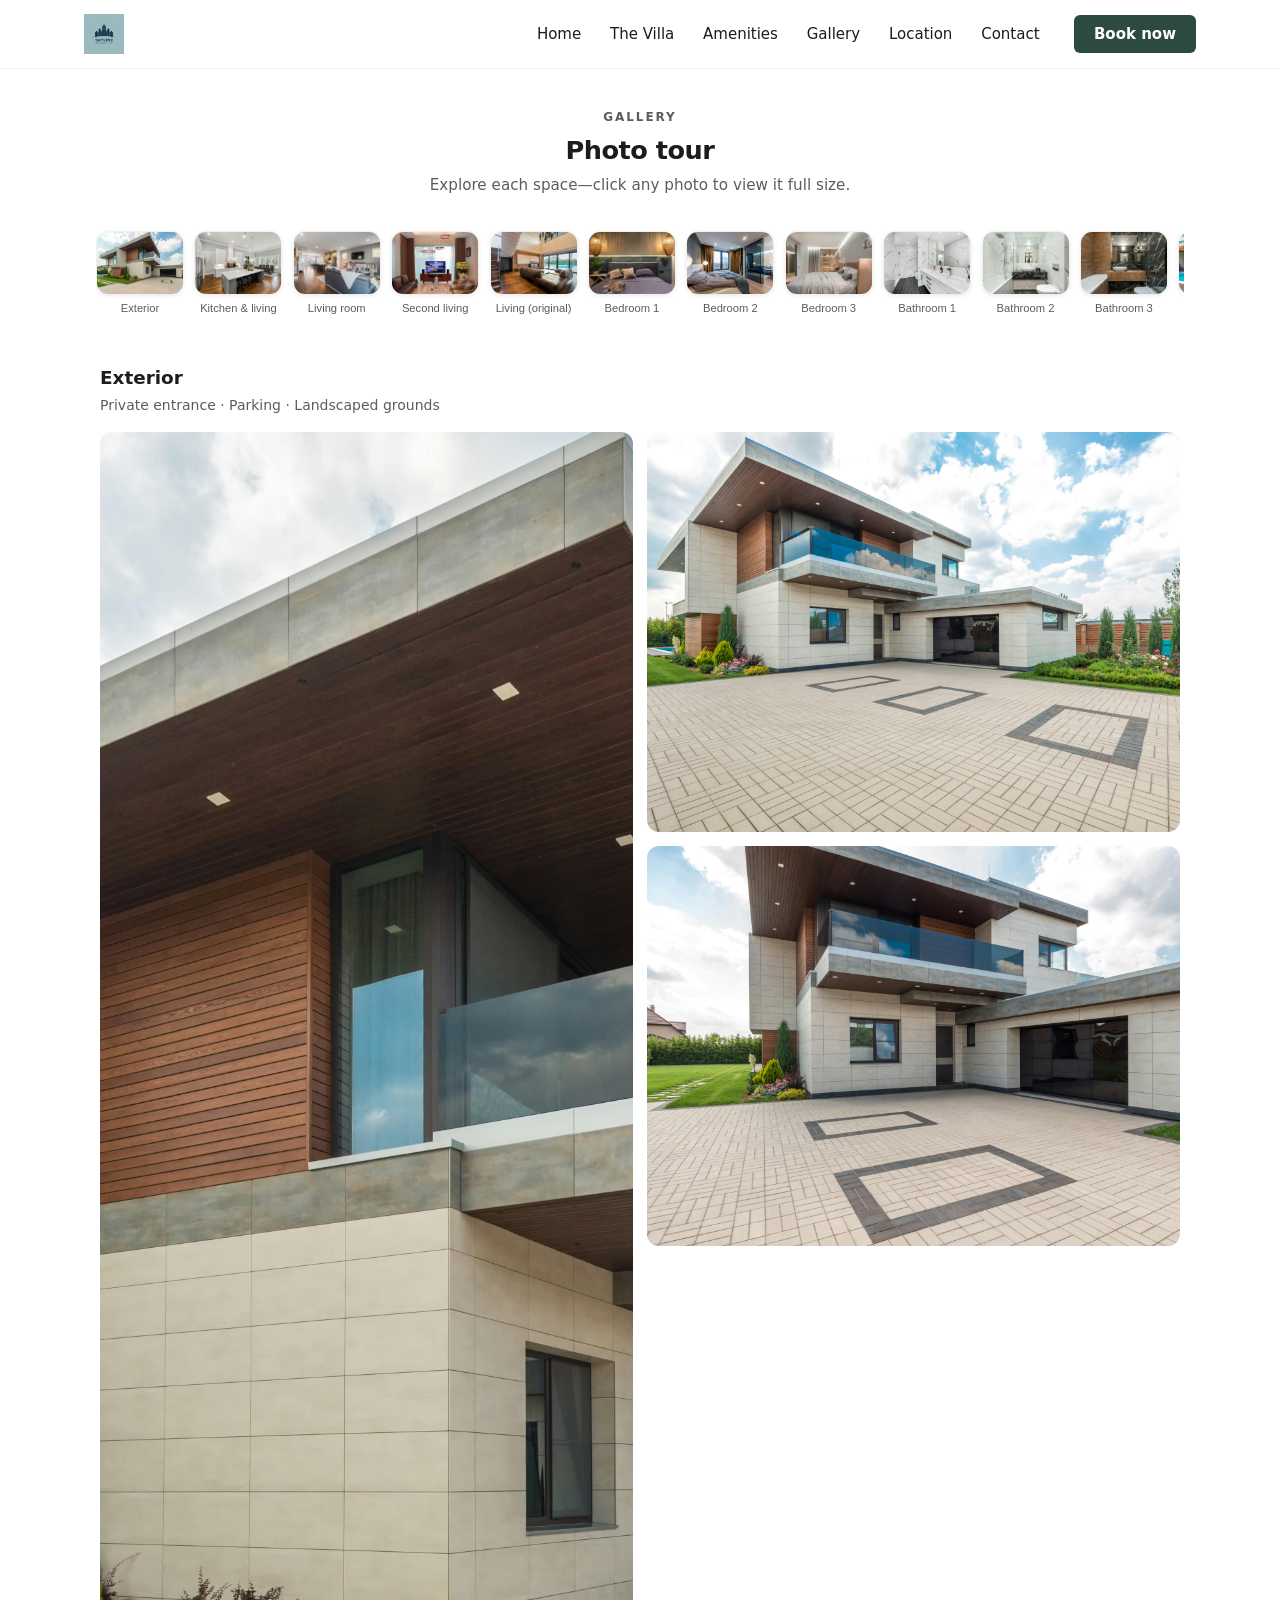
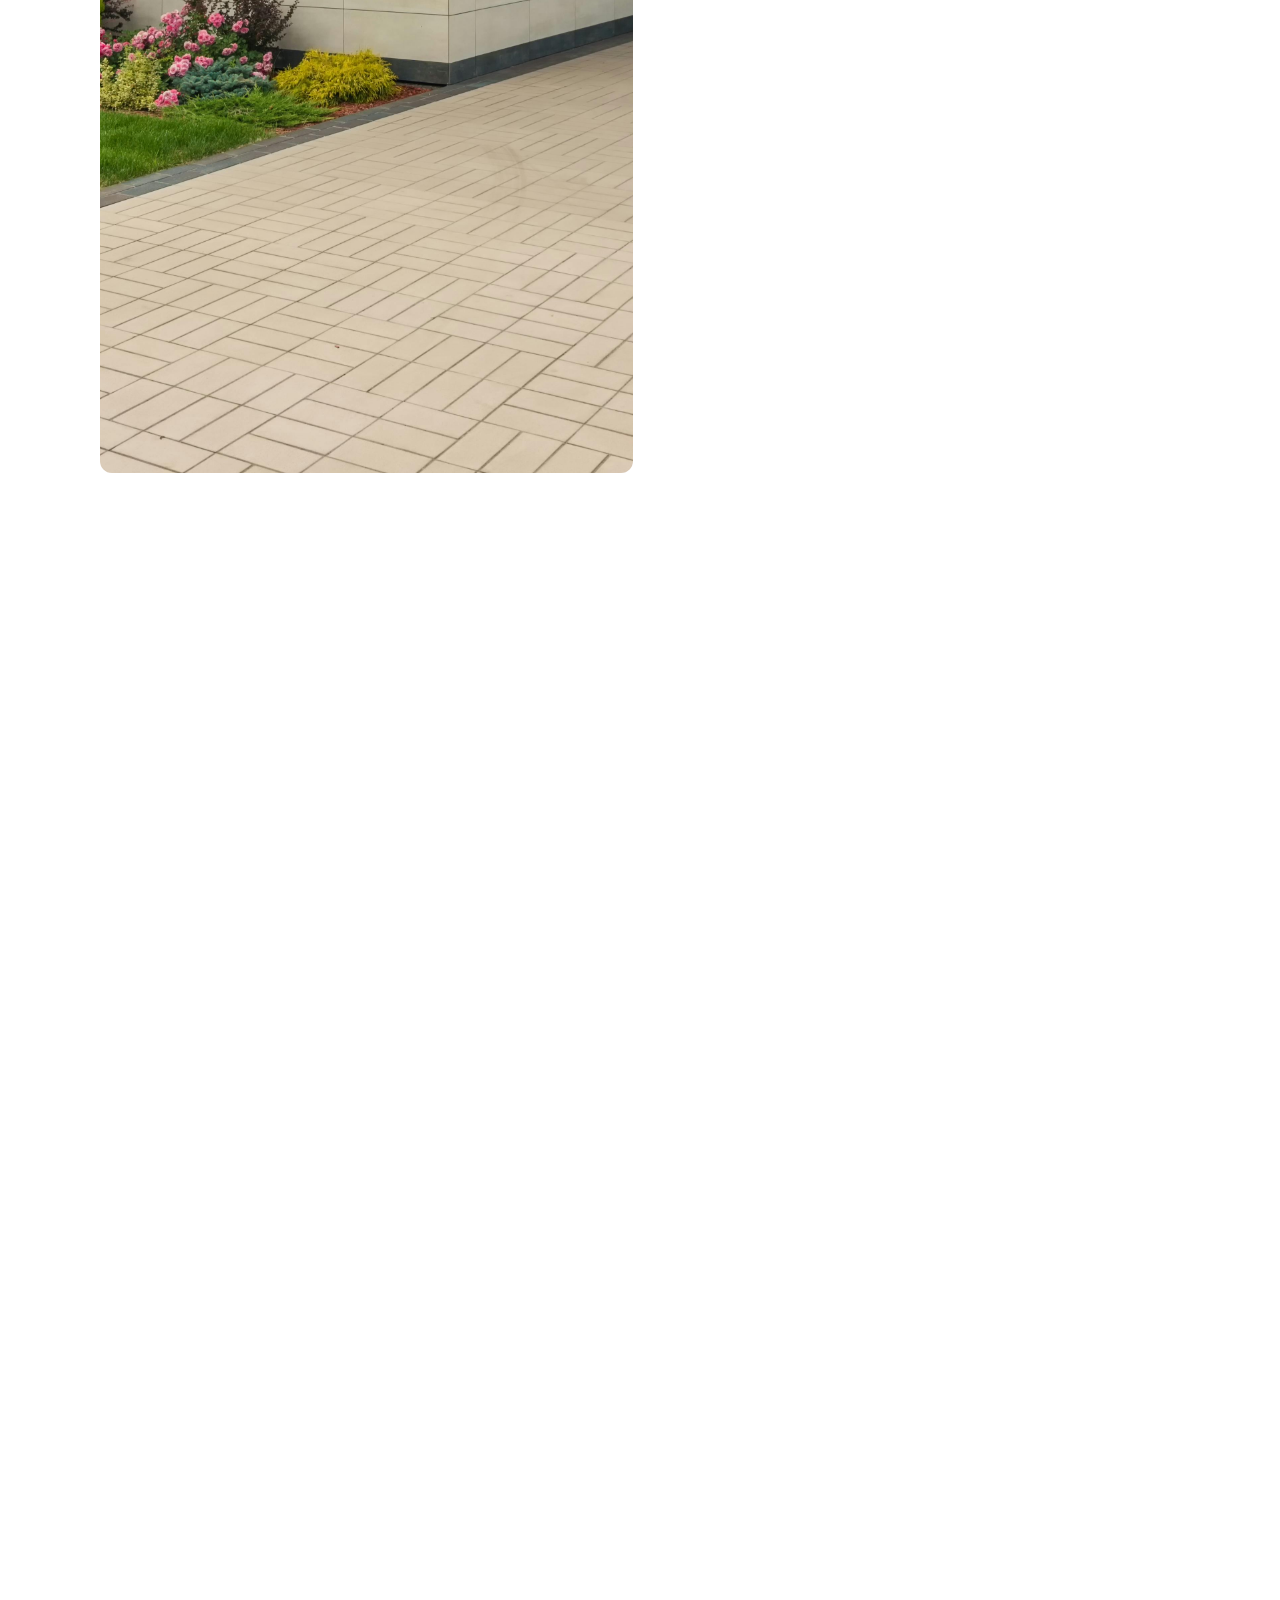
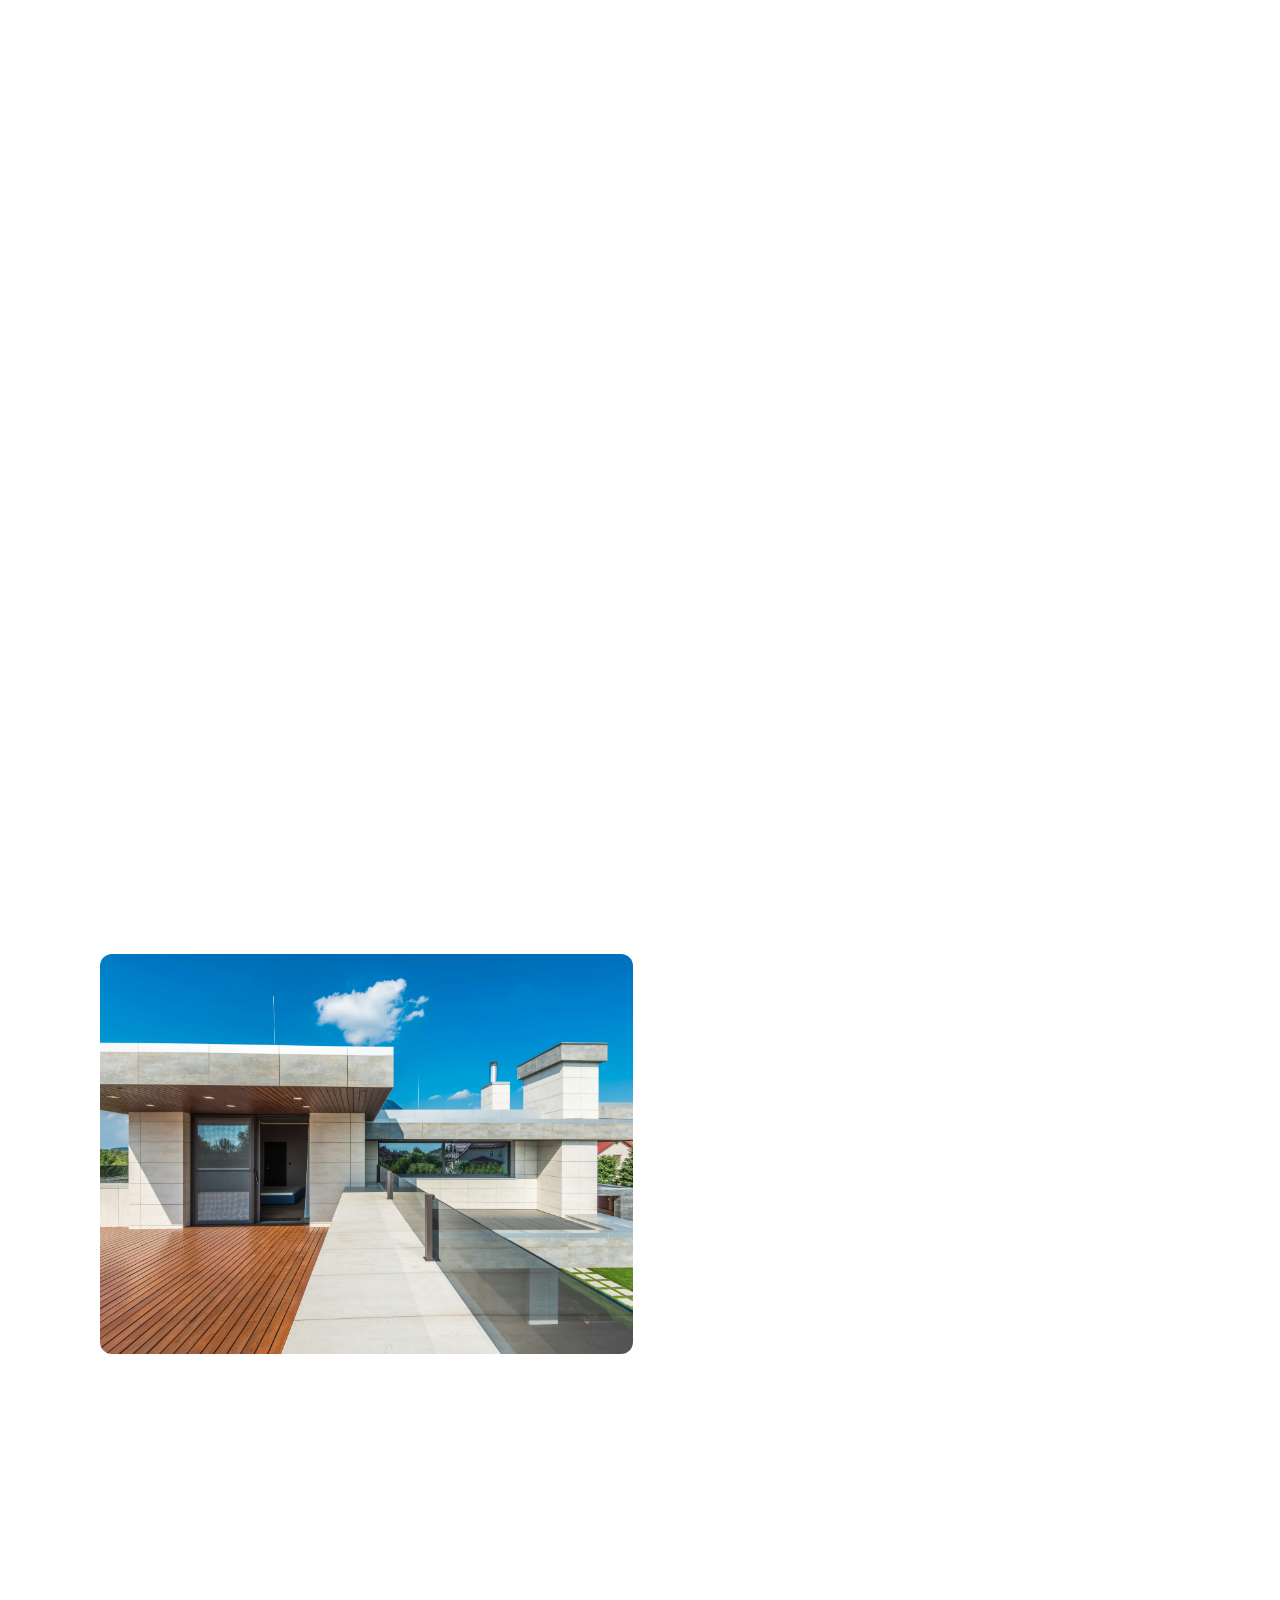
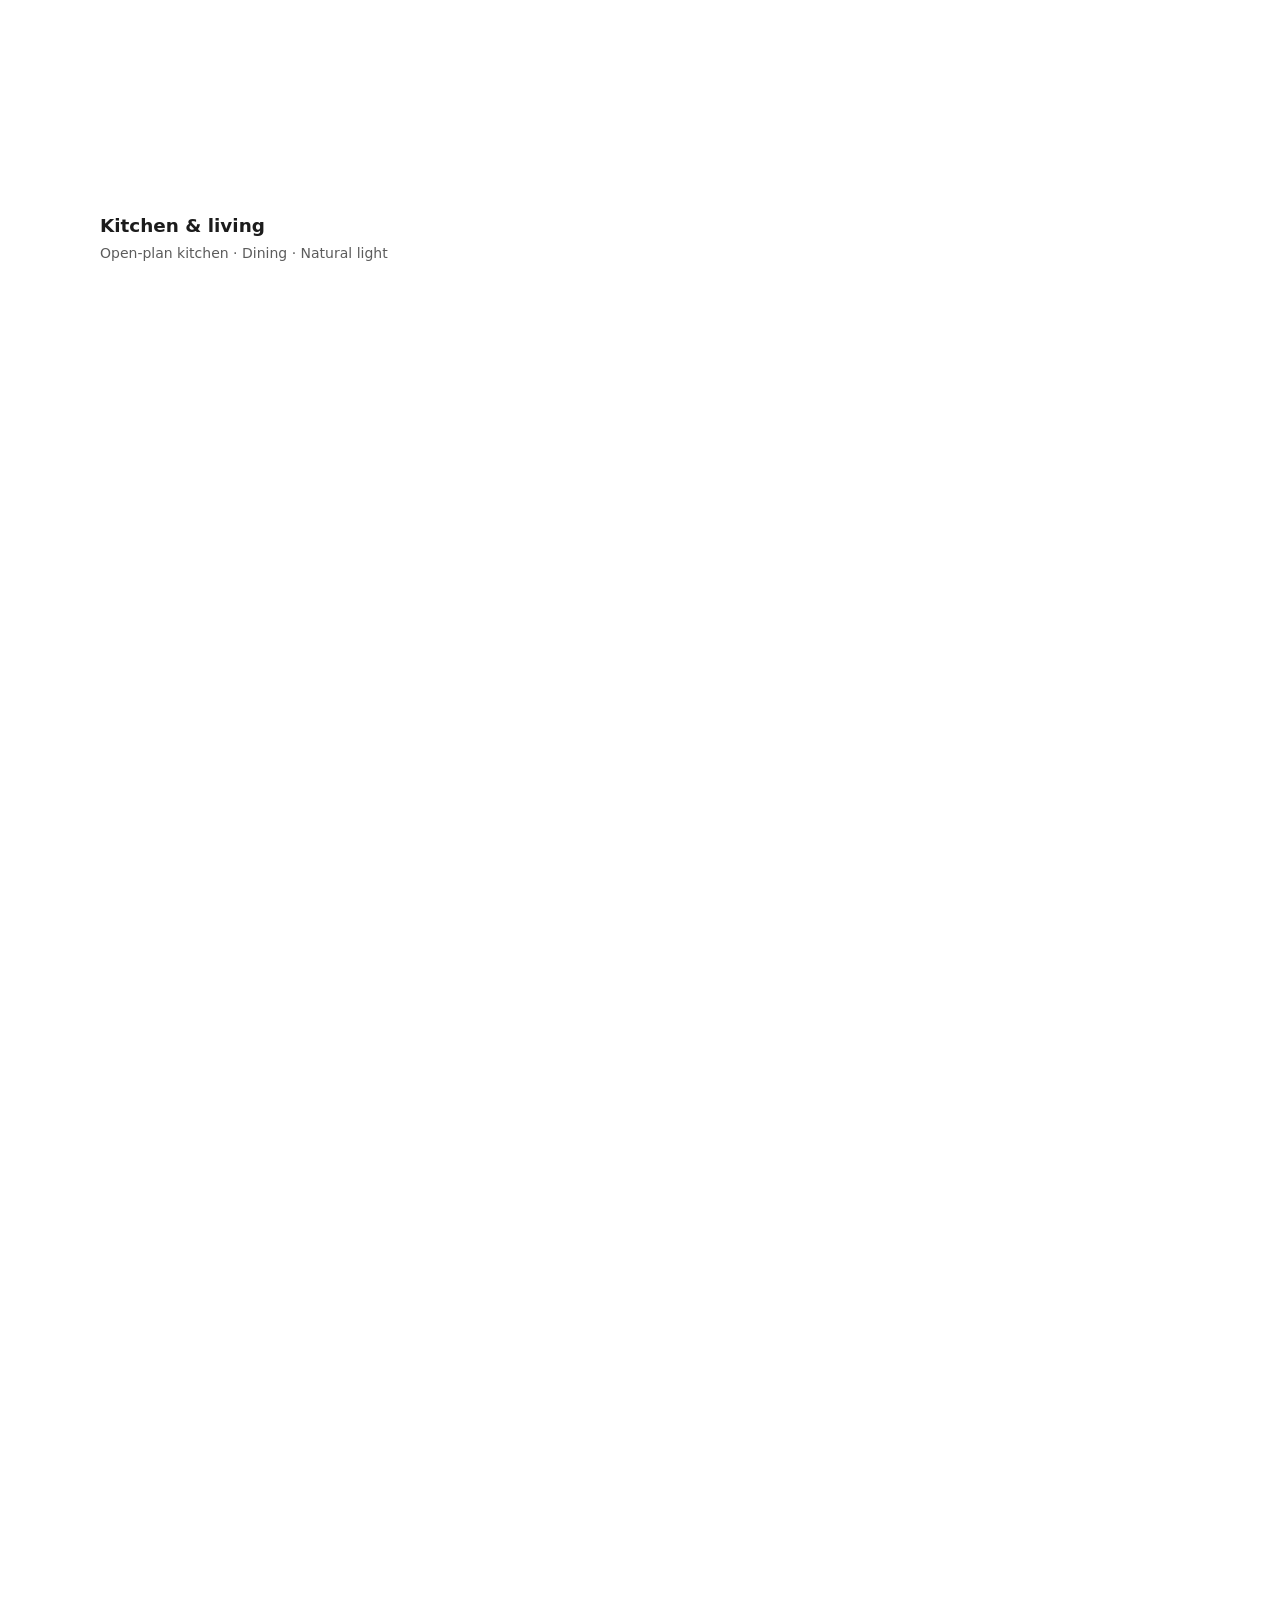
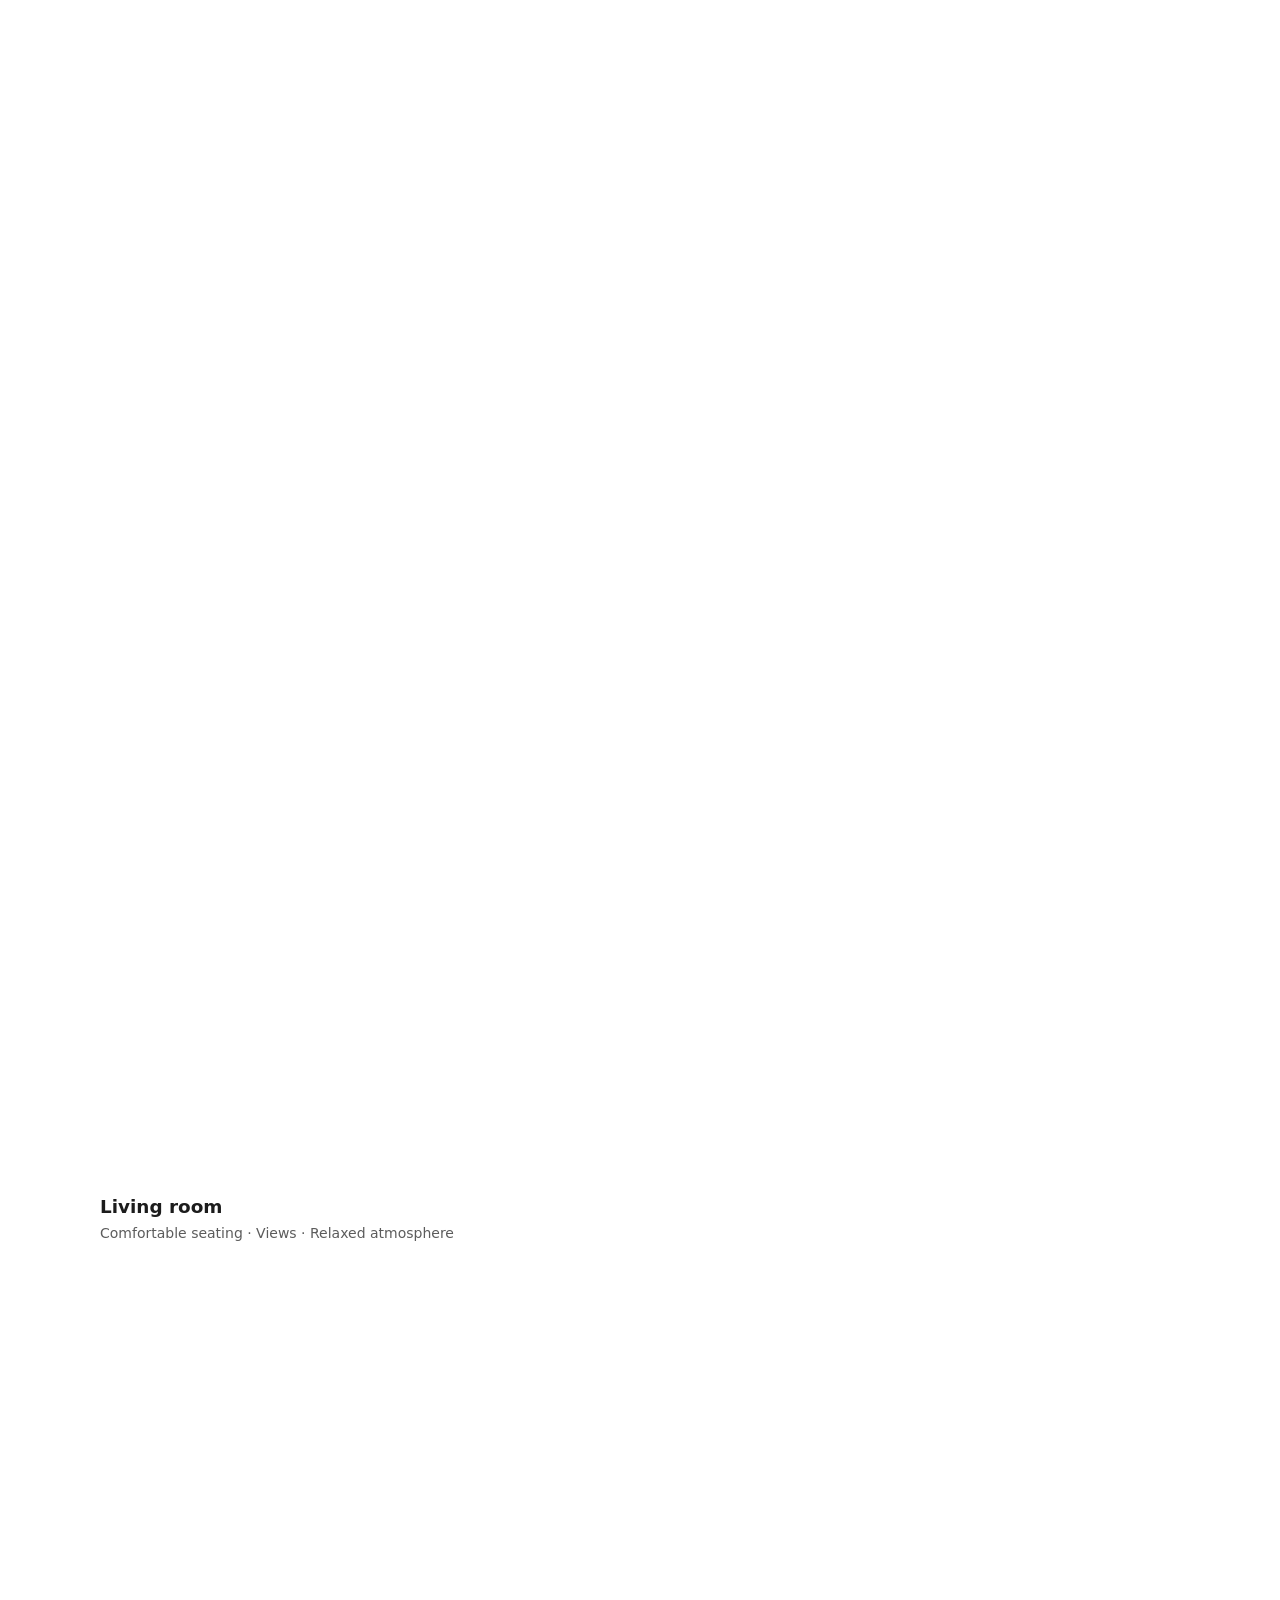
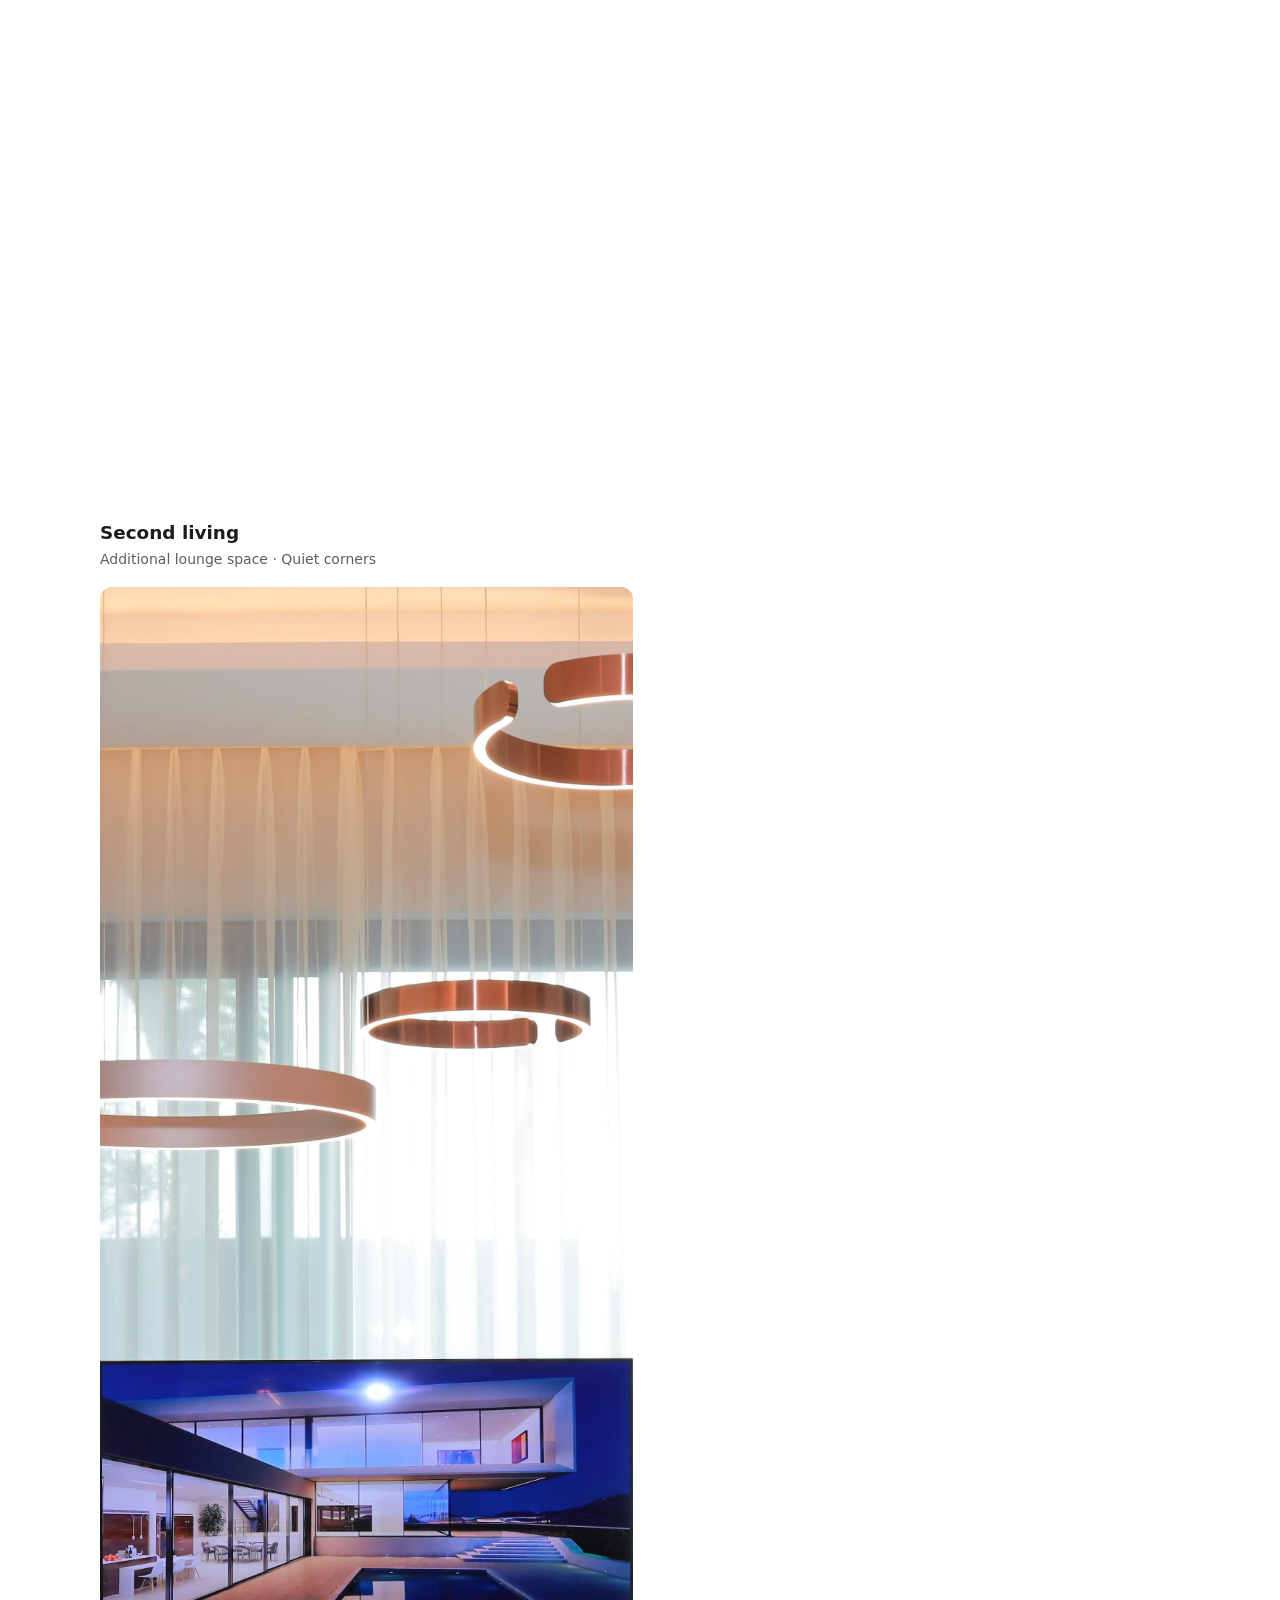
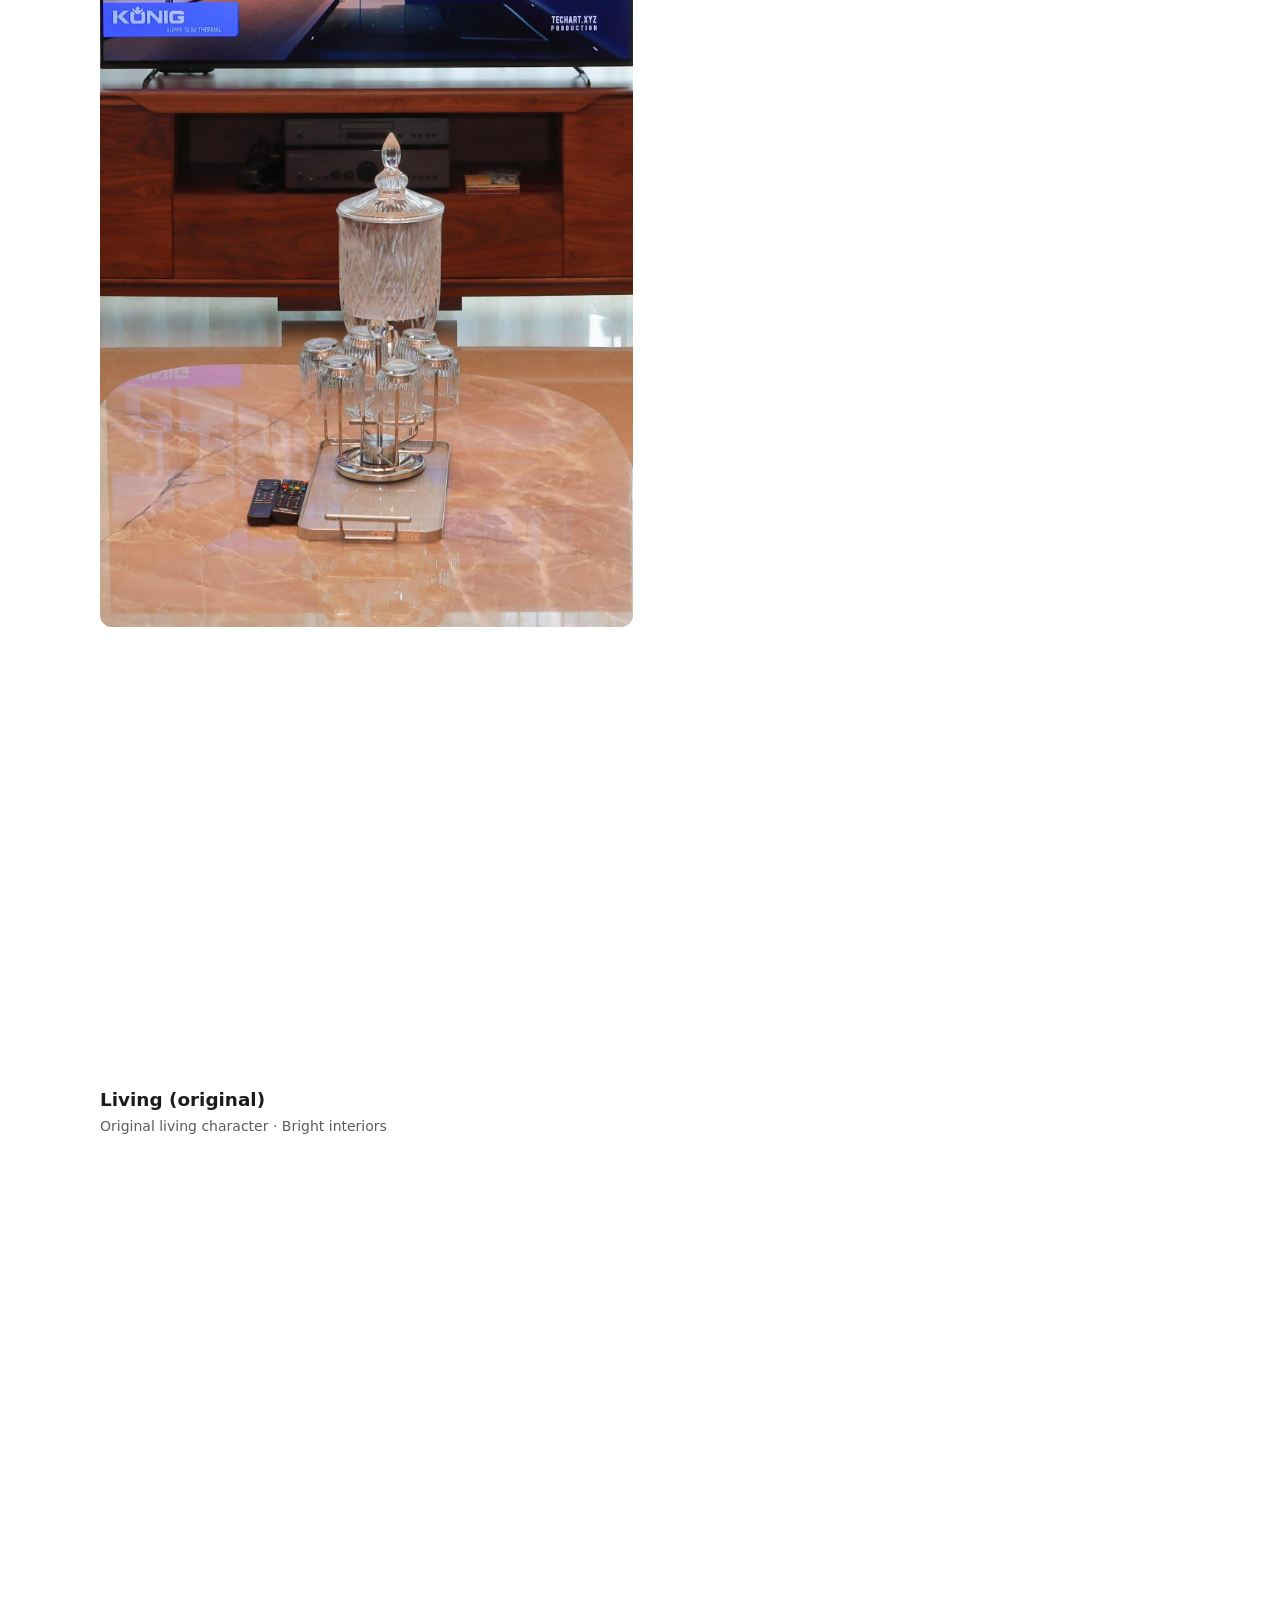
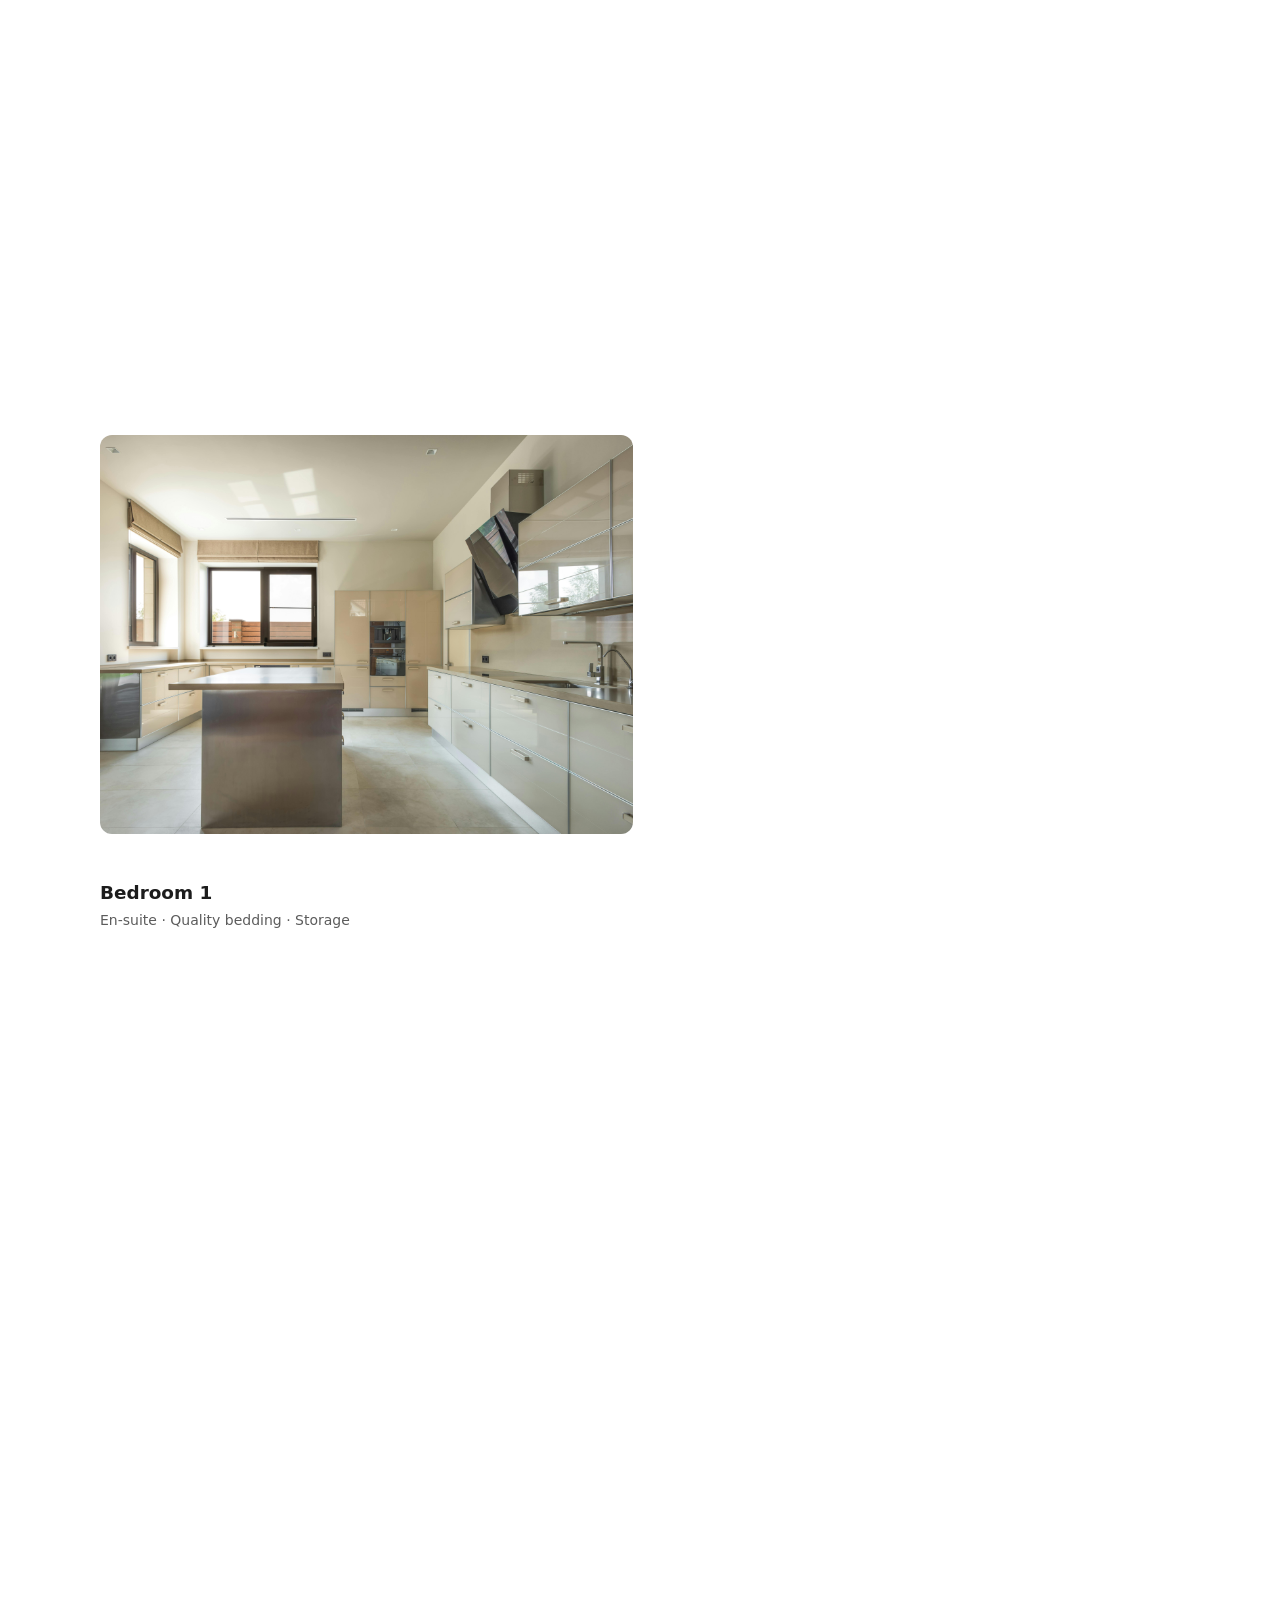
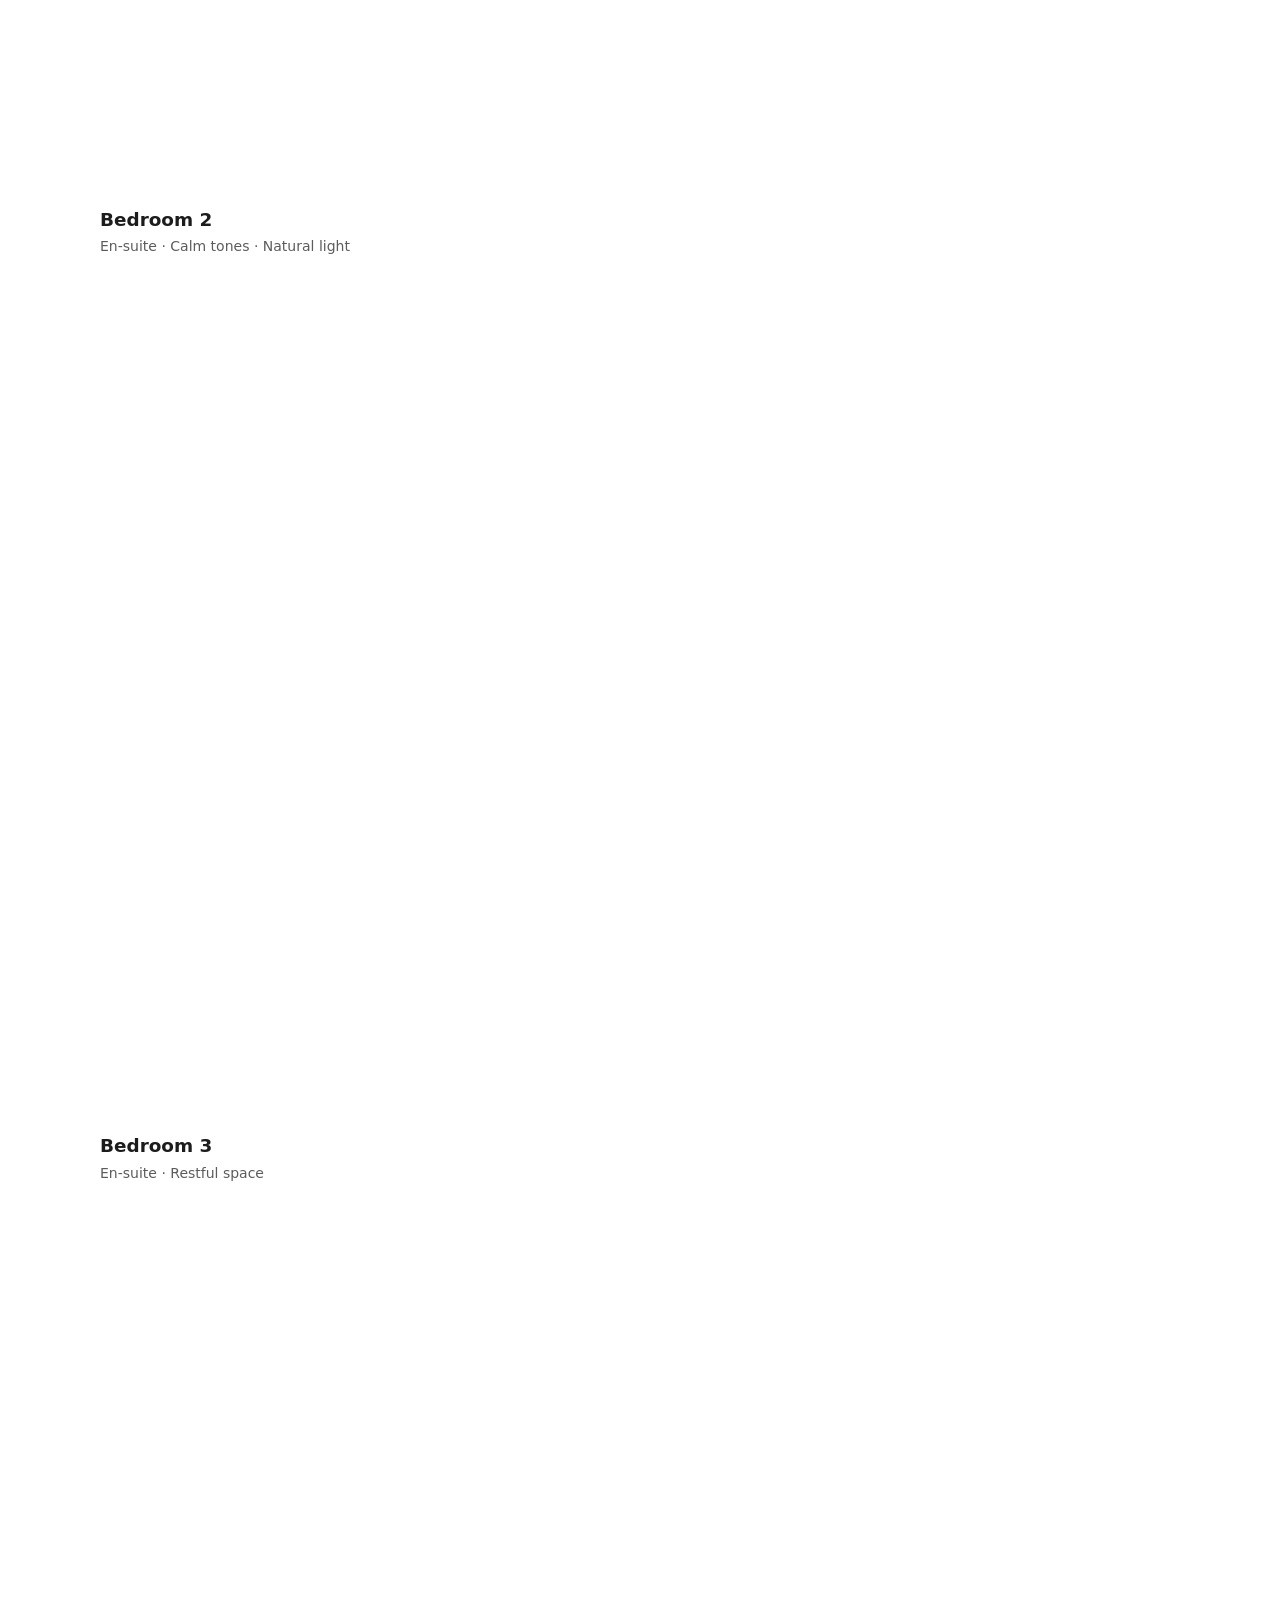
==== gallery.html @ 8050b5e0 "Gallery is created but it loads very slow. Must fix." ====
<!doctype html>
<html lang="en">
  <head>
    <meta charset="UTF-8" />
    <meta name="viewport" content="width=device-width, initial-scale=1.0" />
    <link rel="stylesheet" href="styles.css" />
    <link rel="preconnect" href="https://fonts.googleapis.com" />
    <link rel="preconnect" href="https://fonts.gstatic.com" crossorigin />
    <link
      href="https://fonts.googleapis.com/css2?family=Cormorant+Garamond:ital,wght@0,500;0,600;1,500&display=swap"
      rel="stylesheet"
    />
    <title>Photo tour · Luxury Villa</title>
  </head>
  <body class="page-gallery">
    <header class="site-header">
      <nav class="nav" id="nav" aria-label="Main navigation">
        <div class="nav__inner">
          <a href="index.html" class="nav__brand">
            <img
              src="./assets/images/logo2.png"
              alt="Luxury Villa"
              class="nav__logo"
              width="160"
              height="48"
            />
          </a>

          <button
            type="button"
            class="nav__toggle"
            id="nav-toggle"
            aria-expanded="false"
            aria-controls="nav-menu"
            aria-label="Open menu"
          >
            <span class="nav__toggle-bar" aria-hidden="true"></span>
            <span class="nav__toggle-bar" aria-hidden="true"></span>
            <span class="nav__toggle-bar" aria-hidden="true"></span>
          </button>

          <div class="nav__panel" id="nav-menu">
            <ul class="nav__links">
              <li><a class="nav__link" href="index.html#hero">Home</a></li>
              <li><a class="nav__link" href="index.html#the-villa">The Villa</a></li>
              <li><a class="nav__link" href="index.html#amenities">Amenities</a></li>
              <li><a class="nav__link" href="gallery.html" aria-current="page">Gallery</a></li>
              <li><a class="nav__link" href="index.html#location">Location</a></li>
              <li><a class="nav__link" href="index.html#contact">Contact</a></li>
            </ul>
            <a class="nav__cta nav__cta--in-panel" href="index.html#contact">Book now</a>
          </div>

          <a class="nav__cta nav__cta--bar" href="index.html#contact">Book now</a>
        </div>
      </nav>
    </header>

    <main>
      <section
        id="gallery"
        class="section section--photo-tour photo-tour"
        tabindex="-1"
        aria-labelledby="gallery-heading"
      >
        <div class="photo-tour__shell">
          <header class="photo-tour__top">
            <p class="section__eyebrow photo-tour__eyebrow">Gallery</p>
            <h1 id="gallery-heading" class="photo-tour__heading">Photo tour</h1>
            <p class="photo-tour__sub">
              Explore each space—click any photo to view it full size.
            </p>
          </header>
          <nav
            class="photo-tour__category-nav"
            id="gallery-category-nav"
            aria-label="Jump to a room"
          ></nav>
          <div class="photo-tour__sections" id="gallery-sections"></div>
        </div>
      </section>
    </main>

    <footer>
      <p>&copy; 2026 Luxury Villa. All rights reserved.</p>
    </footer>

    <div
      id="lightbox"
      class="lightbox-gallery"
      role="dialog"
      aria-modal="true"
      aria-label="Photo viewer"
      hidden
    >
      <div class="lightboxOverlay" data-gallery-lightbox-close tabindex="-1"></div>
      <div class="lightboxContent">
        <button type="button" class="lightboxClose" id="lightboxClose" aria-label="Close">
          <span aria-hidden="true">&times;</span>
        </button>
        <img src="" alt="" class="lightboxImg" id="lightboxImg" width="1600" height="1200" />
        <div class="lightboxNav">
          <button type="button" class="lightboxArrow lightboxPrev" id="lightboxPrev" aria-label="Previous photo">
            &#8249;
          </button>
          <button type="button" class="lightboxArrow lightboxNext" id="lightboxNext" aria-label="Next photo">
            &#8250;
          </button>
        </div>
        <p class="lightboxMeta" id="lightboxMeta" aria-live="polite"></p>
        <div class="lightboxCounter" id="lightboxCounter">1 / 1</div>
      </div>
    </div>

    <script src="app.js" defer></script>
  </body>
</html>
---- styles.css ----
:root {
  --color-bg: #f5f3ef;
  --color-surface: #ffffff;
  --color-text: #1c1c1c;
  --color-text-muted: #5c5c5c;
  --color-accent: #2c4a3e;
  --color-accent-hover: #1f362c;
  --nav-height: 4.25rem;
  --font-sans: system-ui, "Segoe UI", Roboto, "Helvetica Neue", Arial, sans-serif;
  --font-display: "Cormorant Garamond", Georgia, "Times New Roman", serif;
  --hero-min-h: clamp(22rem, 78vh, 44rem);
  --hero-transition: 1.1s cubic-bezier(0.4, 0, 0.2, 1);
}

html {
  scroll-behavior: smooth;
  scroll-padding-top: calc(var(--nav-height) + 0.75rem);
}

*,
*::before,
*::after {
  box-sizing: border-box;
}

body {
  margin: 0;
  padding: 0;
  font-family: var(--font-sans);
  background-color: var(--color-bg);
  color: var(--color-text);
}

body.nav-open {
  overflow: hidden;
}

.site-header {
  position: sticky;
  top: 0;
  z-index: 100;
  background: var(--color-surface);
  box-shadow: 0 1px 0 rgba(0, 0, 0, 0.06);
}

.nav__inner {
  display: flex;
  align-items: center;
  justify-content: space-between;
  gap: 1rem;
  max-width: 72rem;
  margin: 0 auto;
  padding: 0.75rem 1.25rem;
  min-height: var(--nav-height);
}

.nav__brand {
  display: flex;
  align-items: center;
  flex-shrink: 0;
  text-decoration: none;
  color: inherit;
}

.nav__logo {
  display: block;
  height: 2.5rem;
  width: auto;
  max-width: 10rem;
  object-fit: contain;
}

.nav__toggle {
  display: flex;
  flex-direction: column;
  justify-content: center;
  gap: 5px;
  width: 2.75rem;
  height: 2.75rem;
  padding: 0;
  border: none;
  background: transparent;
  cursor: pointer;
  border-radius: 6px;
  margin-left: auto;
  z-index: 2;
}

.nav__toggle:hover {
  background: rgba(0, 0, 0, 0.05);
}

.nav__toggle:focus-visible {
  outline: 2px solid var(--color-accent);
  outline-offset: 2px;
}

.nav__toggle-bar {
  display: block;
  height: 2px;
  width: 1.35rem;
  margin: 0 auto;
  background: var(--color-text);
  border-radius: 1px;
  transition: transform 0.2s ease, opacity 0.2s ease;
}

.nav-open .nav__toggle-bar:nth-child(1) {
  transform: translateY(7px) rotate(45deg);
}

.nav-open .nav__toggle-bar:nth-child(2) {
  opacity: 0;
}

.nav-open .nav__toggle-bar:nth-child(3) {
  transform: translateY(-7px) rotate(-45deg);
}

.nav__panel {
  position: fixed;
  inset: 0;
  top: var(--nav-height);
  display: flex;
  flex-direction: column;
  padding: 1.25rem 1.25rem 2rem;
  background: var(--color-surface);
  visibility: hidden;
  opacity: 0;
  transform: translateY(-0.5rem);
  transition: opacity 0.2s ease, visibility 0.2s ease, transform 0.2s ease;
  overflow-y: auto;
  box-shadow: 0 12px 24px rgba(0, 0, 0, 0.08);
}

.nav-open .nav__panel {
  visibility: visible;
  opacity: 1;
  transform: translateY(0);
}

.nav__links {
  list-style: none;
  margin: 0;
  padding: 0;
  display: flex;
  flex-direction: column;
  gap: 0.25rem;
}

.nav__link {
  display: block;
  padding: 0.75rem 0.5rem;
  text-decoration: none;
  color: var(--color-text);
  font-size: 1rem;
  font-weight: 500;
  border-radius: 6px;
}

.nav__link:hover {
  color: var(--color-accent);
  background: rgba(44, 74, 62, 0.06);
}

.nav__link:focus-visible {
  outline: 2px solid var(--color-accent);
  outline-offset: 2px;
}

.nav__cta {
  display: inline-flex;
  align-items: center;
  justify-content: center;
  padding: 0.65rem 1.25rem;
  font-size: 0.9375rem;
  font-weight: 600;
  text-decoration: none;
  color: #fff;
  background: var(--color-accent);
  border: none;
  border-radius: 6px;
  cursor: pointer;
  transition: background 0.2s ease;
  white-space: nowrap;
}

.nav__cta:hover {
  background: var(--color-accent-hover);
  color: #fff;
}

.nav__cta:focus-visible {
  outline: 2px solid var(--color-accent-hover);
  outline-offset: 3px;
}

/* Mobile: compact Book now in bar; duplicate in panel at bottom */
.nav__cta--bar {
  order: 2;
}

.nav__cta--in-panel {
  margin-top: auto;
  padding-top: 1rem;
  width: 100%;
  text-align: center;
}

.nav__toggle {
  order: 3;
}

.nav__brand {
  order: 0;
}

.nav__panel {
  order: 4;
}

@media (min-width: 960px) {
  .nav__toggle {
    display: none;
  }

  .nav__inner {
    flex-wrap: nowrap;
  }

  .nav__panel {
    position: static;
    flex-direction: row;
    align-items: center;
    justify-content: flex-end;
    flex: 1;
    gap: 1.5rem;
    padding: 0;
    margin: 0;
    background: transparent;
    visibility: visible;
    opacity: 1;
    transform: none;
    overflow: visible;
    box-shadow: none;
    order: unset;
  }

  .nav__links {
    flex-direction: row;
    flex-wrap: wrap;
    align-items: center;
    justify-content: flex-end;
    gap: 0.25rem 0.5rem;
  }

  .nav__link {
    padding: 0.5rem 0.65rem;
    font-size: 0.9375rem;
    font-weight: 500;
  }

  .nav__cta--in-panel {
    display: none;
  }

  .nav__cta--bar {
    order: unset;
    margin-left: 0.5rem;
  }
}

.hero {
  position: relative;
  padding: 0;
}

.hero-slider {
  position: relative;
  min-height: var(--hero-min-h);
  color: #f8f6f2;
}

.hero-slider__viewport {
  position: relative;
  min-height: var(--hero-min-h);
  overflow: hidden;
}

.hero-slider__slides {
  position: absolute;
  inset: 0;
}

.hero-slide {
  position: absolute;
  inset: 0;
  margin: 0;
  opacity: 0;
  visibility: hidden;
  transition:
    opacity var(--hero-transition),
    visibility var(--hero-transition);
  z-index: 0;
}

.hero-slide.is-active {
  opacity: 1;
  visibility: visible;
  z-index: 1;
}

.hero-slide img {
  width: 100%;
  height: 100%;
  object-fit: cover;
  object-position: center;
  transform: scale(1.04);
  transition: transform 8s ease-out;
}

.hero-slide.is-active img {
  transform: scale(1);
}

.hero-slider__scrim {
  position: absolute;
  inset: 0;
  z-index: 2;
  pointer-events: none;
  background: linear-gradient(
    180deg,
    rgba(12, 18, 16, 0.35) 0%,
    rgba(12, 18, 16, 0.2) 38%,
    rgba(12, 18, 16, 0.65) 100%
  );
}

.hero__content {
  position: absolute;
  inset: 0;
  z-index: 3;
  display: flex;
  flex-direction: column;
  justify-content: flex-end;
  align-items: flex-start;
  max-width: 42rem;
  padding: 5rem 1.5rem 6.5rem;
  text-align: left;
  text-shadow: 0 1px 2px rgba(0, 0, 0, 0.25);
}

.hero__eyebrow {
  margin: 0 0 0.5rem;
  font-family: var(--font-sans);
  font-size: 0.75rem;
  font-weight: 600;
  letter-spacing: 0.16em;
  text-transform: uppercase;
  color: rgba(248, 246, 242, 0.92);
}

.hero__title {
  margin: 0 0 0.75rem;
  font-family: var(--font-display);
  font-size: clamp(2.15rem, 5vw, 3.25rem);
  font-weight: 600;
  line-height: 1.12;
  letter-spacing: -0.02em;
}

.hero__lede {
  margin: 0 0 1.75rem;
  font-family: var(--font-sans);
  font-size: clamp(1rem, 2.2vw, 1.125rem);
  line-height: 1.55;
  color: rgba(248, 246, 242, 0.92);
  max-width: 32rem;
}

.hero__actions {
  display: flex;
  flex-wrap: wrap;
  gap: 0.75rem 1rem;
}

.hero__cta {
  display: inline-flex;
  align-items: center;
  justify-content: center;
  padding: 0.75rem 1.35rem;
  font-family: var(--font-sans);
  font-size: 0.9375rem;
  font-weight: 600;
  text-decoration: none;
  border-radius: 6px;
  transition:
    background 0.2s ease,
    color 0.2s ease,
    border-color 0.2s ease,
    transform 0.2s ease;
}

.hero__cta--primary {
  color: #fff;
  background: var(--color-accent);
  border: 1px solid transparent;
}

.hero__cta--primary:hover {
  background: var(--color-accent-hover);
  color: #fff;
}

.hero__cta--primary:focus-visible {
  outline: 2px solid #fff;
  outline-offset: 3px;
}

.hero__cta--ghost {
  color: #fff;
  background: rgba(255, 255, 255, 0.12);
  border: 1px solid rgba(255, 255, 255, 0.45);
  backdrop-filter: blur(6px);
}

.hero__cta--ghost:hover {
  background: rgba(255, 255, 255, 0.22);
  border-color: rgba(255, 255, 255, 0.65);
  color: #fff;
}

.hero__cta--ghost:focus-visible {
  outline: 2px solid #fff;
  outline-offset: 3px;
}

.hero-slider__chrome {
  position: absolute;
  inset: 0;
  z-index: 4;
  pointer-events: none;
}

.hero-slider__arrow {
  position: absolute;
  top: 50%;
  transform: translateY(-50%);
  pointer-events: auto;
  width: 2.75rem;
  height: 2.75rem;
  display: flex;
  align-items: center;
  justify-content: center;
  padding: 0;
  border: 1px solid rgba(255, 255, 255, 0.35);
  border-radius: 50%;
  background: rgba(12, 18, 16, 0.35);
  color: #fff;
  cursor: pointer;
  backdrop-filter: blur(6px);
  transition:
    background 0.2s ease,
    border-color 0.2s ease,
    transform 0.2s ease;
}

.hero-slider__arrow:hover {
  background: rgba(12, 18, 16, 0.55);
  border-color: rgba(255, 255, 255, 0.55);
}

.hero-slider__arrow:focus-visible {
  outline: 2px solid #fff;
  outline-offset: 3px;
}

.hero-slider__arrow--prev {
  left: 0.75rem;
}

.hero-slider__arrow--next {
  right: 0.75rem;
}

.hero-slider__arrow-icon {
  display: block;
  width: 0.55rem;
  height: 0.55rem;
  border-right: 2px solid currentColor;
  border-bottom: 2px solid currentColor;
}

.hero-slider__arrow--prev .hero-slider__arrow-icon {
  transform: rotate(135deg) translate(2px, 0);
}

.hero-slider__arrow--next .hero-slider__arrow-icon {
  transform: rotate(-45deg) translate(-2px, 0);
}

.hero-slider__dots {
  position: absolute;
  left: 50%;
  bottom: 1.25rem;
  transform: translateX(-50%);
  display: flex;
  flex-wrap: wrap;
  justify-content: center;
  gap: 0.5rem;
  pointer-events: auto;
  max-width: calc(100% - 2rem);
}

.hero-slider__dot {
  width: 0.5rem;
  height: 0.5rem;
  padding: 0;
  border: none;
  border-radius: 999px;
  background: rgba(255, 255, 255, 0.4);
  cursor: pointer;
  transition:
    background 0.2s ease,
    transform 0.2s ease,
    width 0.25s ease;
}

.hero-slider__dot:hover {
  background: rgba(255, 255, 255, 0.65);
}

.hero-slider__dot:focus-visible {
  outline: 2px solid #fff;
  outline-offset: 3px;
}

.hero-slider__dot.is-active {
  width: 1.35rem;
  background: #fff;
}

@media (min-width: 720px) {
  .hero__content {
    padding-left: clamp(1.5rem, 6vw, 4rem);
    padding-right: clamp(1.5rem, 6vw, 4rem);
    padding-bottom: 5.5rem;
  }

  .hero-slider__arrow--prev {
    left: clamp(0.75rem, 3vw, 2rem);
  }

  .hero-slider__arrow--next {
    right: clamp(0.75rem, 3vw, 2rem);
  }
}

@media (prefers-reduced-motion: reduce) {
  .hero-slide {
    transition: none;
  }

  .hero-slide img {
    transform: none;
    transition: none;
  }
}

.section {
  padding: 2.5rem 1.25rem;
  max-width: 72rem;
  margin: 0 auto;
}

.section h2 {
  margin-top: 0;
  font-size: 1.5rem;
  font-weight: 600;
}

.section p {
  color: var(--color-text-muted);
  line-height: 1.6;
}

.section--villa {
  position: relative;
  max-width: none;
  margin: 0;
  padding: 3.5rem 1.5rem 4rem;
}

.section--villa::before {
  content: "";
  position: absolute;
  inset: 0;
  left: 50%;
  z-index: -1;
  width: 100vw;
  transform: translateX(-50%);
  background: var(--color-surface);
}

.villa__grid {
  display: grid;
  gap: 2.5rem 3rem;
  max-width: 72rem;
  margin: 0 auto;
  align-items: start;
}

@media (min-width: 900px) {
  .villa__grid {
    grid-template-columns: minmax(0, 1fr) minmax(22rem, 36rem);
  }
}

.villa__photos {
  display: grid;
  grid-template-columns: repeat(2, minmax(0, 1fr));
  gap: 0.65rem;
  max-width: 72rem;
  margin: 2.75rem auto 0;
  padding: 0 1.5rem;
}

.villa__photo {
  margin: 0;
  border-radius: 8px;
  overflow: hidden;
  box-shadow: 0 10px 32px rgba(28, 28, 28, 0.07);
}

.villa__photo img {
  display: block;
  width: 100%;
  height: auto;
  aspect-ratio: 4 / 3;
  object-fit: cover;
}

.villa__photo-trigger {
  display: block;
  width: 100%;
  margin: 0;
  padding: 0;
  border: none;
  background: transparent;
  cursor: zoom-in;
  border-radius: 8px;
  overflow: hidden;
  line-height: 0;
  transition: opacity 0.2s ease;
}

.villa__photo-trigger:hover img {
  opacity: 0.92;
}

.villa__photo-trigger:focus-visible {
  outline: 2px solid var(--color-accent);
  outline-offset: 3px;
}

.lightbox.lightbox--simple {
  position: fixed;
  inset: 0;
  z-index: 200;
  display: flex;
  align-items: center;
  justify-content: center;
  padding: min(1.5rem, 4vw);
  box-sizing: border-box;
}

.lightbox.lightbox--simple[hidden] {
  display: none !important;
}

.lightbox--simple .lightbox__backdrop {
  position: absolute;
  inset: 0;
  background: rgba(12, 18, 16, 0.88);
  cursor: zoom-out;
}

.lightbox--simple .lightbox__frame {
  position: relative;
  z-index: 1;
  max-width: min(96vw, 1200px);
  max-height: 90vh;
  margin: auto;
}

.lightbox--simple .lightbox__img {
  display: block;
  max-width: 100%;
  max-height: min(90vh, 900px);
  width: auto;
  height: auto;
  object-fit: contain;
  border-radius: 4px;
  box-shadow: 0 20px 60px rgba(0, 0, 0, 0.45);
}

.lightbox--simple .lightbox__close {
  position: absolute;
  top: 0.5rem;
  right: 0.5rem;
  z-index: 2;
  display: flex;
  align-items: center;
  justify-content: center;
  width: 2.75rem;
  height: 2.75rem;
  padding: 0;
  border: none;
  border-radius: 50%;
  background: rgba(255, 255, 255, 0.96);
  color: var(--color-text);
  cursor: pointer;
  box-shadow: 0 4px 20px rgba(0, 0, 0, 0.2);
  transition:
    background 0.2s ease,
    transform 0.2s ease;
}

.lightbox--simple .lightbox__close:hover {
  background: #fff;
  transform: scale(1.05);
}

.lightbox--simple .lightbox__close:focus-visible {
  outline: 2px solid var(--color-accent);
  outline-offset: 2px;
}

.lightbox--simple .lightbox__close-icon {
  position: relative;
  display: block;
  width: 1.1rem;
  height: 1.1rem;
}

.lightbox--simple .lightbox__close-icon::before,
.lightbox--simple .lightbox__close-icon::after {
  content: "";
  position: absolute;
  top: 50%;
  left: 50%;
  width: 1.25rem;
  height: 2px;
  background: currentColor;
  border-radius: 1px;
}

.lightbox--simple .lightbox__close-icon::before {
  transform: translate(-50%, -50%) rotate(45deg);
}

.lightbox--simple .lightbox__close-icon::after {
  transform: translate(-50%, -50%) rotate(-45deg);
}

@media (prefers-reduced-motion: reduce) {
  .villa__photo-trigger {
    transition: none;
  }

  .lightbox--simple .lightbox__close {
    transition: none;
  }

  .lightbox--simple .lightbox__close:hover {
    transform: none;
  }
}

@media (min-width: 720px) {
  .villa__photos {
    grid-template-columns: repeat(4, minmax(0, 1fr));
    gap: 0.85rem;
  }
}

.section__eyebrow {
  margin: 0 0 0.5rem;
  font-size: 0.75rem;
  font-weight: 600;
  letter-spacing: 0.16em;
  text-transform: uppercase;
  color: var(--color-accent);
}

.section .section__title {
  margin: 0 0 1rem;
  font-family: var(--font-display);
  font-size: clamp(1.85rem, 3.6vw, 2.35rem);
  font-weight: 600;
  line-height: 1.15;
  letter-spacing: -0.02em;
  color: var(--color-text);
}

.villa__narrative p {
  margin: 0 0 1.1rem;
  color: var(--color-text-muted);
  line-height: 1.7;
  font-size: 1.02rem;
}

.villa__narrative p:last-child {
  margin-bottom: 0;
}

.villa__narrative .villa__lead {
  font-size: 1.08rem;
  font-weight: 500;
  color: var(--color-text);
}

.villa-facts {
  position: relative;
  margin: 0;
  padding: 1.5rem 1.35rem;
  border: 1px solid rgba(44, 74, 62, 0.12);
  border-radius: 10px;
  background: linear-gradient(
    165deg,
    rgba(245, 243, 239, 0.65) 0%,
    var(--color-surface) 45%
  );
  box-shadow: 0 12px 32px rgba(28, 28, 28, 0.06);
}

.villa-facts__sprite {
  position: absolute;
  width: 0;
  height: 0;
  overflow: hidden;
}

.villa-facts__title {
  margin: 0 0 1.15rem;
  padding-bottom: 0.85rem;
  font-family: var(--font-sans);
  font-size: 0.8125rem;
  font-weight: 700;
  letter-spacing: 0.12em;
  text-transform: uppercase;
  color: var(--color-text);
  border-bottom: 1px solid rgba(44, 74, 62, 0.12);
}

.villa-facts__list {
  margin: 0;
}

.villa-facts__list--outdoor {
  margin-top: 0.85rem;
  padding-top: 0.85rem;
  border-top: 1px solid rgba(44, 74, 62, 0.12);
}

.villa-facts__floor {
  margin-top: 1.1rem;
}

.villa-facts__floor-title {
  margin: 0 0 0.6rem;
  font-family: var(--font-sans);
  font-size: 0.8125rem;
  font-weight: 700;
  letter-spacing: 0.1em;
  text-transform: uppercase;
  color: var(--color-accent);
}

.villa-facts__sublist {
  margin: 0;
}

.villa-facts__sublist .villa-facts__row:first-child {
  padding-top: 0;
}

.villa-facts__label {
  display: inline-flex;
  align-items: center;
  gap: 0.45rem;
}

.villa-facts__icon {
  flex-shrink: 0;
  color: var(--color-accent);
}

.villa-facts__sublist .villa-facts__row dt {
  color: var(--color-text);
}

.villa-facts__row {
  display: grid;
  grid-template-columns: 1fr auto;
  gap: 0.75rem 1rem;
  align-items: baseline;
  padding: 0.65rem 0;
  border-bottom: 1px solid rgba(0, 0, 0, 0.06);
}

.villa-facts__row:last-child {
  border-bottom: none;
  padding-bottom: 0;
}

.villa-facts__row:first-of-type {
  padding-top: 0;
}

.villa-facts__row--total dd {
  font-size: 1.05rem;
}

.villa-facts__row dt {
  margin: 0;
  font-size: 0.9rem;
  font-weight: 500;
  color: var(--color-text-muted);
}

.villa-facts__row dd {
  margin: 0;
  font-size: 0.95rem;
  font-weight: 600;
  color: var(--color-text);
  text-align: right;
}

.section--amenities {
  position: relative;
  max-width: none;
  margin: 0;
  padding: 4rem 1.5rem 4.75rem;
}

.section--amenities::before {
  content: "";
  position: absolute;
  inset: 0;
  left: 50%;
  z-index: -1;
  width: 100vw;
  transform: translateX(-50%);
  background: linear-gradient(
    180deg,
    #e8e2d9 0%,
    var(--color-bg) 32%,
    var(--color-bg) 100%
  );
}

.amenities__inner {
  max-width: 72rem;
  margin: 0 auto;
}

.amenities__intro {
  max-width: 38rem;
  margin: 0 auto 3.5rem;
  text-align: center;
}

.amenities__lead {
  margin: 0;
  font-size: 1.05rem;
  line-height: 1.7;
  color: var(--color-text-muted);
}

.amenities__group {
  display: grid;
  gap: 2rem 2.75rem;
  align-items: center;
}

.amenities__group:not(:first-of-type) {
  margin-top: 3.25rem;
  padding-top: 3.25rem;
  border-top: 1px solid rgba(44, 74, 62, 0.12);
}

@media (min-width: 900px) {
  .amenities__group {
    grid-template-columns: minmax(0, 1fr) minmax(0, 1.08fr);
    gap: 2.5rem 3.5rem;
  }

  .amenities__group--reverse .amenities__content {
    order: 2;
  }

  .amenities__group--reverse .amenities__visual {
    order: 1;
  }
}

.amenities__meta {
  display: flex;
  align-items: baseline;
  gap: 0.85rem 1.25rem;
  margin: 0 0 0.85rem;
  flex-wrap: wrap;
}

.amenities__index {
  font-family: var(--font-display);
  font-size: clamp(2.25rem, 4.5vw, 3rem);
  font-weight: 500;
  line-height: 1;
  color: rgba(44, 74, 62, 0.22);
  letter-spacing: 0.04em;
}

.amenities__name {
  margin: 0;
  font-family: var(--font-display);
  font-size: clamp(1.45rem, 2.6vw, 1.85rem);
  font-weight: 600;
  line-height: 1.2;
  letter-spacing: -0.02em;
  color: var(--color-text);
}

.amenities__blurb {
  margin: 0 0 1.2rem;
  font-size: 0.98rem;
  line-height: 1.65;
  font-style: italic;
  color: var(--color-text-muted);
}

.amenities__list {
  margin: 0;
  padding: 0;
  list-style: none;
}

.amenities__list li {
  position: relative;
  padding-left: 1.4rem;
  margin-bottom: 0.62rem;
  font-size: 0.97rem;
  line-height: 1.55;
  color: var(--color-text-muted);
}

.amenities__list li:last-child {
  margin-bottom: 0;
}

.amenities__list li::before {
  content: "";
  position: absolute;
  left: 0;
  top: 0.72em;
  width: 0.45rem;
  height: 1px;
  background: var(--color-accent);
  opacity: 0.9;
}

.amenities__visual {
  position: relative;
}

.amenities__visual::after {
  content: "";
  position: absolute;
  inset: -1px;
  border-radius: 12px;
  pointer-events: none;
  box-shadow: inset 0 0 0 1px rgba(255, 255, 255, 0.12);
  z-index: 1;
}

.amenities__photo-trigger {
  display: block;
  width: 100%;
  margin: 0;
  padding: 0;
  border: none;
  background: transparent;
  cursor: zoom-in;
  border-radius: 12px;
  overflow: hidden;
  line-height: 0;
  transition: opacity 0.25s ease;
}

.amenities__photo-trigger:hover {
  opacity: 0.96;
}

.amenities__photo-trigger:focus-visible {
  outline: 2px solid var(--color-accent);
  outline-offset: 4px;
}

.amenities__photo-trigger img {
  display: block;
  width: 100%;
  height: auto;
  aspect-ratio: 4 / 3;
  object-fit: cover;
}

.amenities__visual--duo {
  display: grid;
  gap: 0.65rem;
}

.amenities__photo-trigger--tall img {
  aspect-ratio: 3 / 4;
}

.amenities__photo-trigger--short img {
  aspect-ratio: 16 / 10;
}

@media (max-width: 899px) {
  .amenities__visual--duo {
    max-width: 28rem;
    margin-left: auto;
    margin-right: auto;
  }
}

@media (prefers-reduced-motion: reduce) {
  .amenities__photo-trigger {
    transition: none;
  }
}

.section--gallery-teaser {
  position: relative;
  max-width: none;
  margin: 0;
  padding: 3.5rem 1.5rem 4rem;
}

.section--gallery-teaser::before {
  content: "";
  position: absolute;
  inset: 0;
  left: 50%;
  z-index: -1;
  width: 100vw;
  transform: translateX(-50%);
  background: var(--color-surface);
}

.gallery-teaser {
  max-width: 40rem;
  margin: 0 auto;
  text-align: center;
}

.gallery-teaser__text {
  margin: 0 auto 1.5rem;
  color: var(--color-text-muted);
  line-height: 1.65;
  font-size: 1.02rem;
}

.gallery-teaser__cta {
  display: inline-flex;
  align-items: center;
  justify-content: center;
  padding: 0.75rem 1.5rem;
  font-size: 0.9375rem;
  font-weight: 600;
  text-decoration: none;
  color: #fff;
  background: var(--color-accent);
  border-radius: 8px;
  transition: background 0.2s ease;
}

.gallery-teaser__cta:hover {
  background: var(--color-accent-hover);
  color: #fff;
}

.gallery-teaser__cta:focus-visible {
  outline: 2px solid var(--color-accent);
  outline-offset: 3px;
}

.section--photo-tour {
  background: var(--color-surface);
  max-width: none;
  margin: 0;
  padding: 0;
}

.photo-tour__shell {
  max-width: 1120px;
  margin: 0 auto;
  padding: 2.5rem 1.25rem 4rem;
}

.photo-tour__top {
  text-align: center;
  margin-bottom: 1.75rem;
}

.photo-tour__eyebrow {
  margin-bottom: 0.5rem;
}

.photo-tour__heading {
  margin: 0 0 0.5rem;
  font-family: var(--font-sans);
  font-size: clamp(1.35rem, 2.5vw, 1.6rem);
  font-weight: 600;
  letter-spacing: -0.02em;
  color: var(--color-text);
}

.photo-tour__sub {
  margin: 0;
  font-size: 0.95rem;
  color: var(--color-text-muted);
}

.photo-tour__category-nav {
  display: flex;
  gap: 0.5rem 0.65rem;
  overflow-x: auto;
  padding: 0.35rem 0 1.25rem;
  margin: 0 -0.25rem 2rem;
  scroll-snap-type: x proximity;
  scrollbar-width: thin;
  -webkit-overflow-scrolling: touch;
}

.photo-tour__category-nav::-webkit-scrollbar {
  height: 6px;
}

.photo-tour__category-nav::-webkit-scrollbar-thumb {
  background: rgba(0, 0, 0, 0.15);
  border-radius: 99px;
}

.photo-tour__chip {
  flex: 0 0 auto;
  display: flex;
  flex-direction: column;
  align-items: center;
  gap: 0.4rem;
  width: 5.5rem;
  padding: 0;
  border: none;
  background: transparent;
  cursor: pointer;
  scroll-snap-align: start;
  color: var(--color-text);
  border-radius: 12px;
}

.photo-tour__chip:focus-visible {
  outline: 2px solid var(--color-accent);
  outline-offset: 4px;
}

.photo-tour__chip-thumb {
  width: 5.5rem;
  height: 4rem;
  border-radius: 12px;
  overflow: hidden;
  box-shadow: 0 1px 4px rgba(0, 0, 0, 0.08);
  border: 1px solid rgba(0, 0, 0, 0.06);
  transition:
    box-shadow 0.2s ease,
    transform 0.2s ease;
}

.photo-tour__chip:hover .photo-tour__chip-thumb {
  box-shadow: 0 4px 16px rgba(0, 0, 0, 0.12);
  transform: translateY(-1px);
}

.photo-tour__chip img {
  width: 100%;
  height: 100%;
  object-fit: cover;
  display: block;
}

.photo-tour__chip-label {
  font-size: 0.7rem;
  font-weight: 500;
  text-align: center;
  line-height: 1.25;
  max-width: 5.5rem;
  color: var(--color-text-muted);
}

.photo-tour__section {
  margin-bottom: 3rem;
  scroll-margin-top: calc(var(--nav-height) + 1rem);
}

.photo-tour__section:last-child {
  margin-bottom: 0;
}

.photo-tour__section-head {
  margin-bottom: 1rem;
}

.photo-tour__section-title {
  margin: 0 0 0.35rem;
  font-family: var(--font-sans);
  font-size: 1.15rem;
  font-weight: 600;
  color: var(--color-text);
}

.photo-tour__section-summary {
  margin: 0;
  font-size: 0.875rem;
  font-weight: 400;
  color: rgba(92, 92, 92, 0.95);
  line-height: 1.6;
}

.photo-tour__grid {
  display: grid;
  grid-template-columns: repeat(2, minmax(0, 1fr));
  gap: 0.65rem;
}

@media (min-width: 640px) {
  .photo-tour__grid {
    gap: 0.85rem;
  }
}

.photo-tour__split {
  display: grid;
  grid-template-columns: 1fr 1fr;
  grid-template-rows: 1fr 1fr;
  gap: 0.65rem;
  margin-bottom: 0.65rem;
}

@media (min-width: 640px) {
  .photo-tour__split {
    gap: 0.85rem;
    margin-bottom: 0.85rem;
  }
}

.photo-tour__split .photo-tour__cell--tall {
  grid-row: 1 / -1;
}

.photo-tour__stack {
  display: flex;
  flex-direction: column;
  gap: 0.65rem;
  min-height: 0;
}

@media (min-width: 640px) {
  .photo-tour__stack {
    gap: 0.85rem;
  }
}

.photo-tour__cell {
  display: block;
  width: 100%;
  margin: 0;
  padding: 0;
  border: none;
  background: transparent;
  cursor: zoom-in;
  border-radius: 12px;
  overflow: hidden;
  line-height: 0;
  transition: opacity 0.2s ease;
}

.photo-tour__cell:hover {
  opacity: 0.96;
}

.photo-tour__cell:focus-visible {
  outline: 2px solid var(--color-accent);
  outline-offset: 3px;
}

.photo-tour__cell img {
  width: 100%;
  height: auto;
  aspect-ratio: 4 / 3;
  object-fit: cover;
  display: block;
}

.photo-tour__cell--tall img {
  aspect-ratio: 3 / 4;
  height: 100%;
  min-height: 12rem;
}

.photo-tour__cell--hero img {
  aspect-ratio: 16 / 9;
}

.lightbox-gallery {
  display: none;
  position: fixed;
  inset: 0;
  z-index: 9999;
  align-items: center;
  justify-content: center;
}

.lightbox-gallery:not([hidden]) {
  display: flex;
}

.lightboxOverlay {
  position: absolute;
  inset: 0;
  background: rgba(0, 0, 0, 0.88);
  backdrop-filter: blur(6px);
  cursor: zoom-out;
}

.lightboxContent {
  position: relative;
  z-index: 1;
  max-width: 85vw;
  max-height: 85vh;
  display: flex;
  align-items: center;
  justify-content: center;
  animation: lightboxIn 0.3s ease-out;
}

@keyframes lightboxIn {
  from {
    opacity: 0;
    transform: scale(0.96);
  }

  to {
    opacity: 1;
    transform: scale(1);
  }
}

@media (prefers-reduced-motion: reduce) {
  .lightboxContent {
    animation: none;
  }
}

.lightboxImg {
  max-width: 80vw;
  max-height: 78vh;
  width: auto;
  height: auto;
  object-fit: contain;
  border-radius: 16px;
  box-shadow: 0 20px 60px rgba(0, 0, 0, 0.5);
}

.lightboxClose {
  position: absolute;
  top: -50px;
  right: 0;
  color: #fff;
  font-size: 2rem;
  line-height: 1;
  cursor: pointer;
  width: 48px;
  height: 48px;
  display: flex;
  align-items: center;
  justify-content: center;
  border-radius: 50%;
  background: rgba(255, 255, 255, 0.12);
  border: none;
  transition: background 0.2s ease;
  z-index: 2;
}

.lightboxClose:hover {
  background: rgba(255, 255, 255, 0.25);
}

.lightboxClose:focus-visible {
  outline: 2px solid #fff;
  outline-offset: 2px;
}

.lightboxNav {
  position: absolute;
  width: calc(100% + 120px);
  max-width: 100vw;
  left: 50%;
  top: 50%;
  transform: translate(-50%, -50%);
  display: flex;
  justify-content: space-between;
  pointer-events: none;
}

.lightboxArrow {
  pointer-events: all;
  background: rgba(255, 255, 255, 0.12);
  border: none;
  color: #fff;
  font-size: 1.75rem;
  width: 52px;
  height: 52px;
  border-radius: 50%;
  cursor: pointer;
  display: flex;
  align-items: center;
  justify-content: center;
  transition:
    background 0.2s ease,
    transform 0.2s ease;
  line-height: 1;
}

.lightboxArrow:hover {
  background: rgba(255, 255, 255, 0.3);
  transform: scale(1.08);
}

.lightboxArrow:focus-visible {
  outline: 2px solid #fff;
  outline-offset: 2px;
}

.lightboxCounter {
  position: absolute;
  bottom: -40px;
  left: 50%;
  transform: translateX(-50%);
  color: rgba(255, 255, 255, 0.65);
  font-size: 0.875rem;
  letter-spacing: 0.18em;
  font-weight: 300;
}

.lightboxMeta {
  position: absolute;
  bottom: -68px;
  left: 50%;
  transform: translateX(-50%);
  margin: 0;
  max-width: 90vw;
  text-align: center;
  color: rgba(255, 255, 255, 0.88);
  font-size: 0.8125rem;
  font-weight: 500;
}

@media (max-width: 640px) {
  .lightboxNav {
    width: calc(100% + 24px);
  }

  .lightboxClose {
    top: -44px;
    right: -0.25rem;
  }

  .lightboxCounter {
    bottom: -36px;
    letter-spacing: 0.1em;
  }

  .lightboxMeta {
    bottom: -62px;
    font-size: 0.75rem;
  }
}

@media (prefers-reduced-motion: reduce) {
  .lightboxArrow {
    transition: none;
  }

  .lightboxArrow:hover {
    transform: none;
  }
}

footer {
  padding: 2rem 1.25rem;
  text-align: center;
  color: var(--color-text-muted);
  font-size: 0.875rem;
}
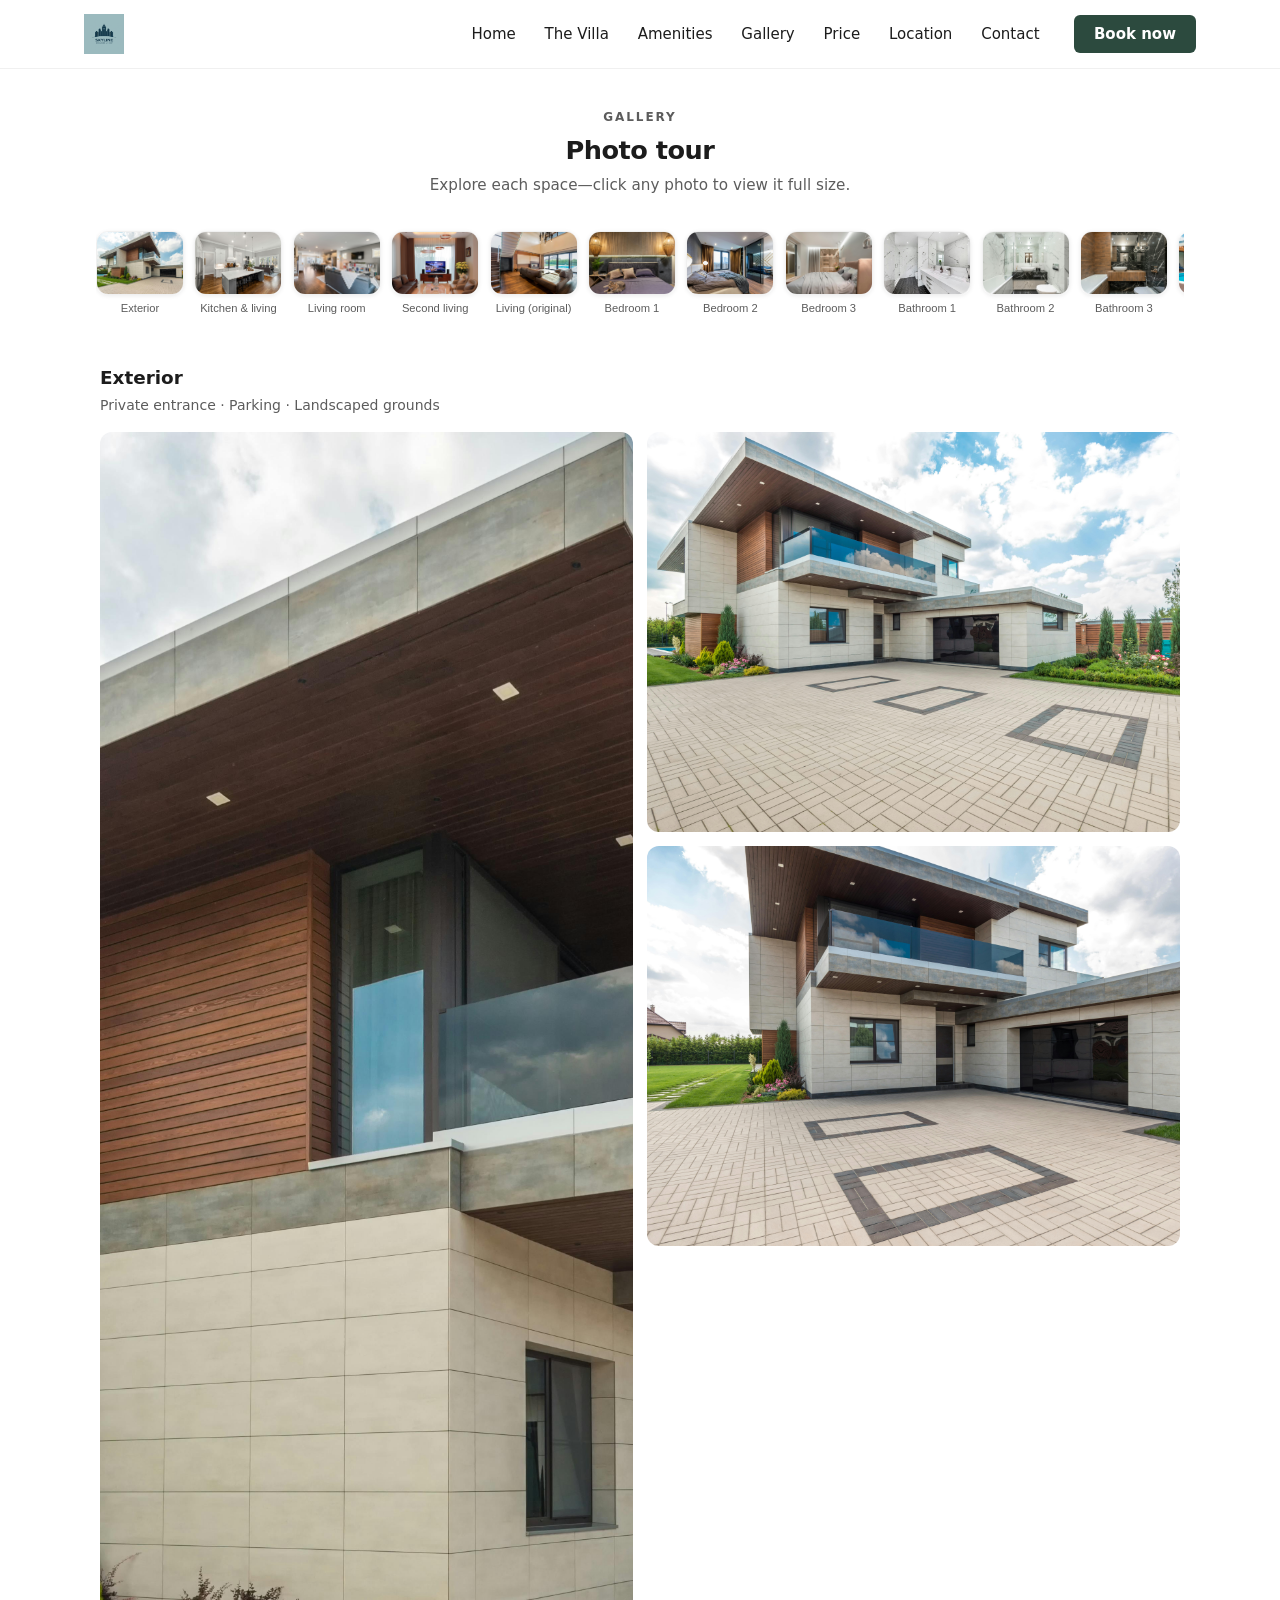
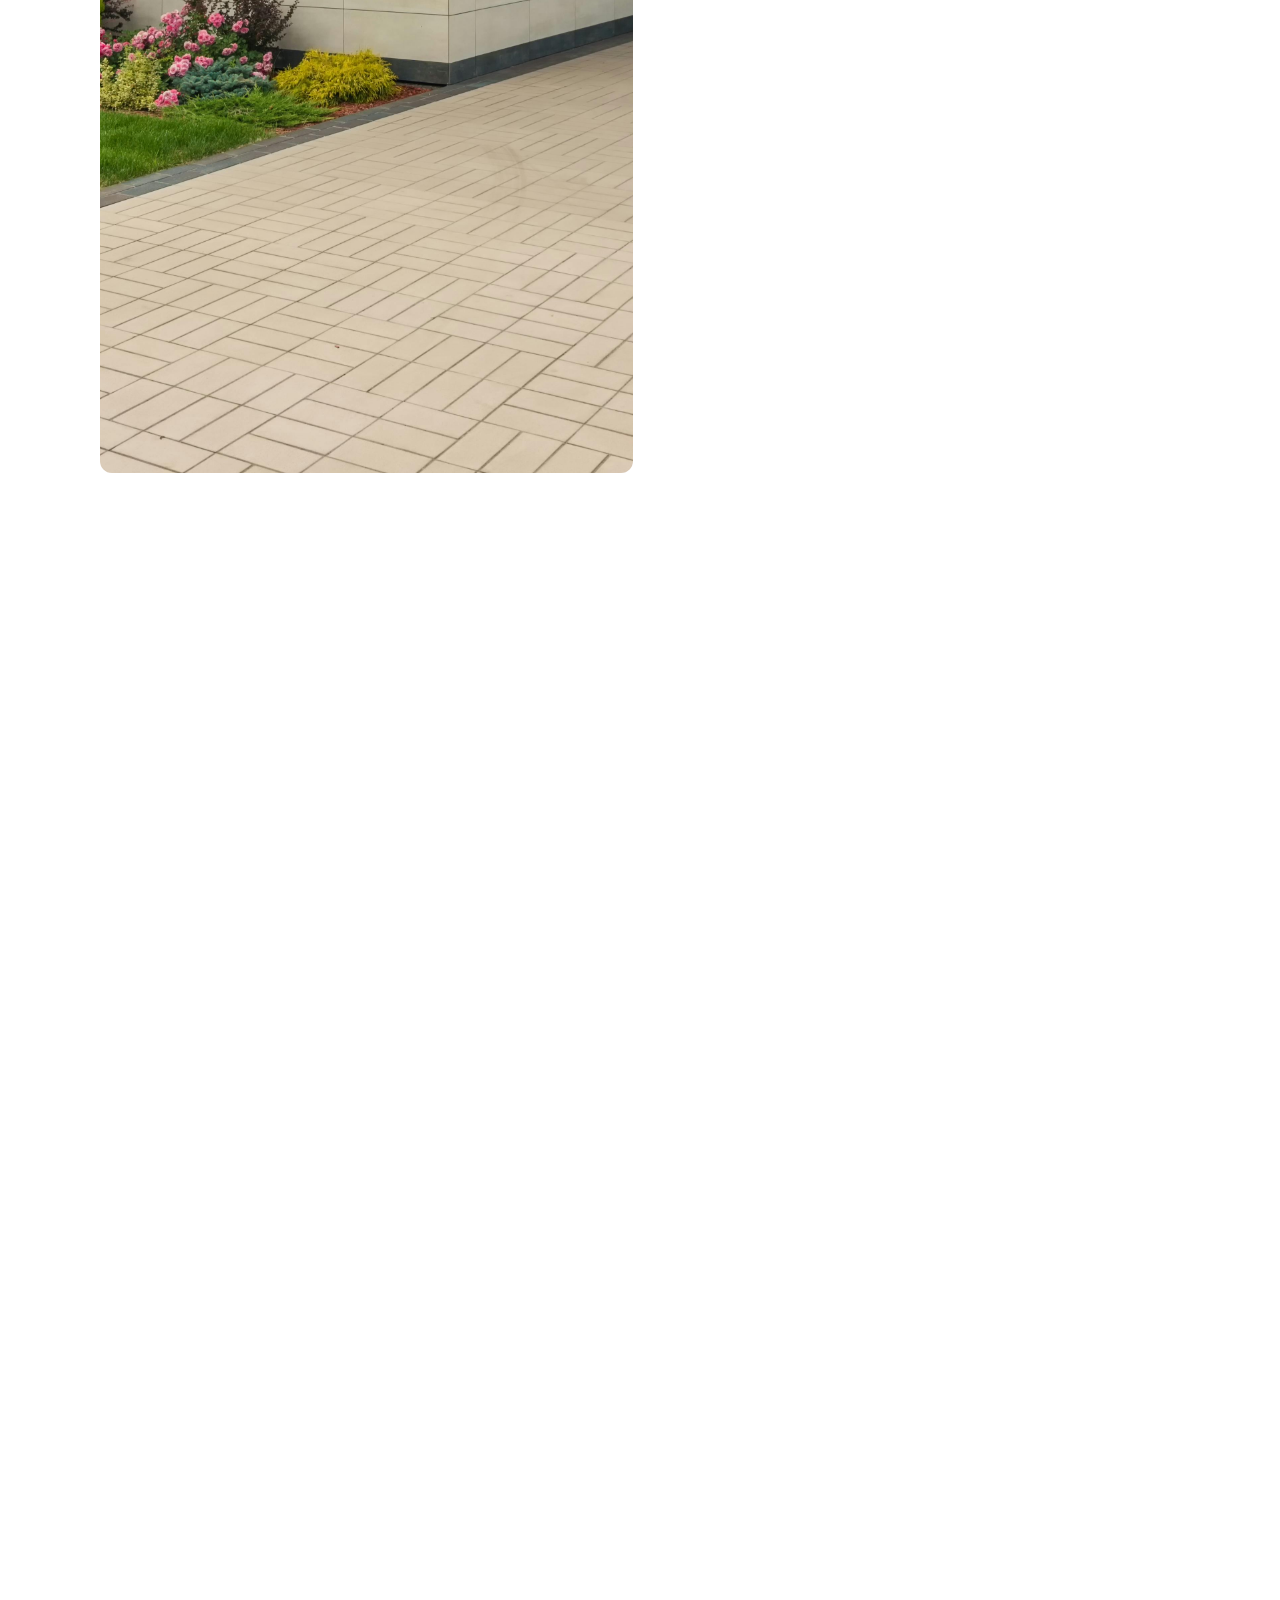
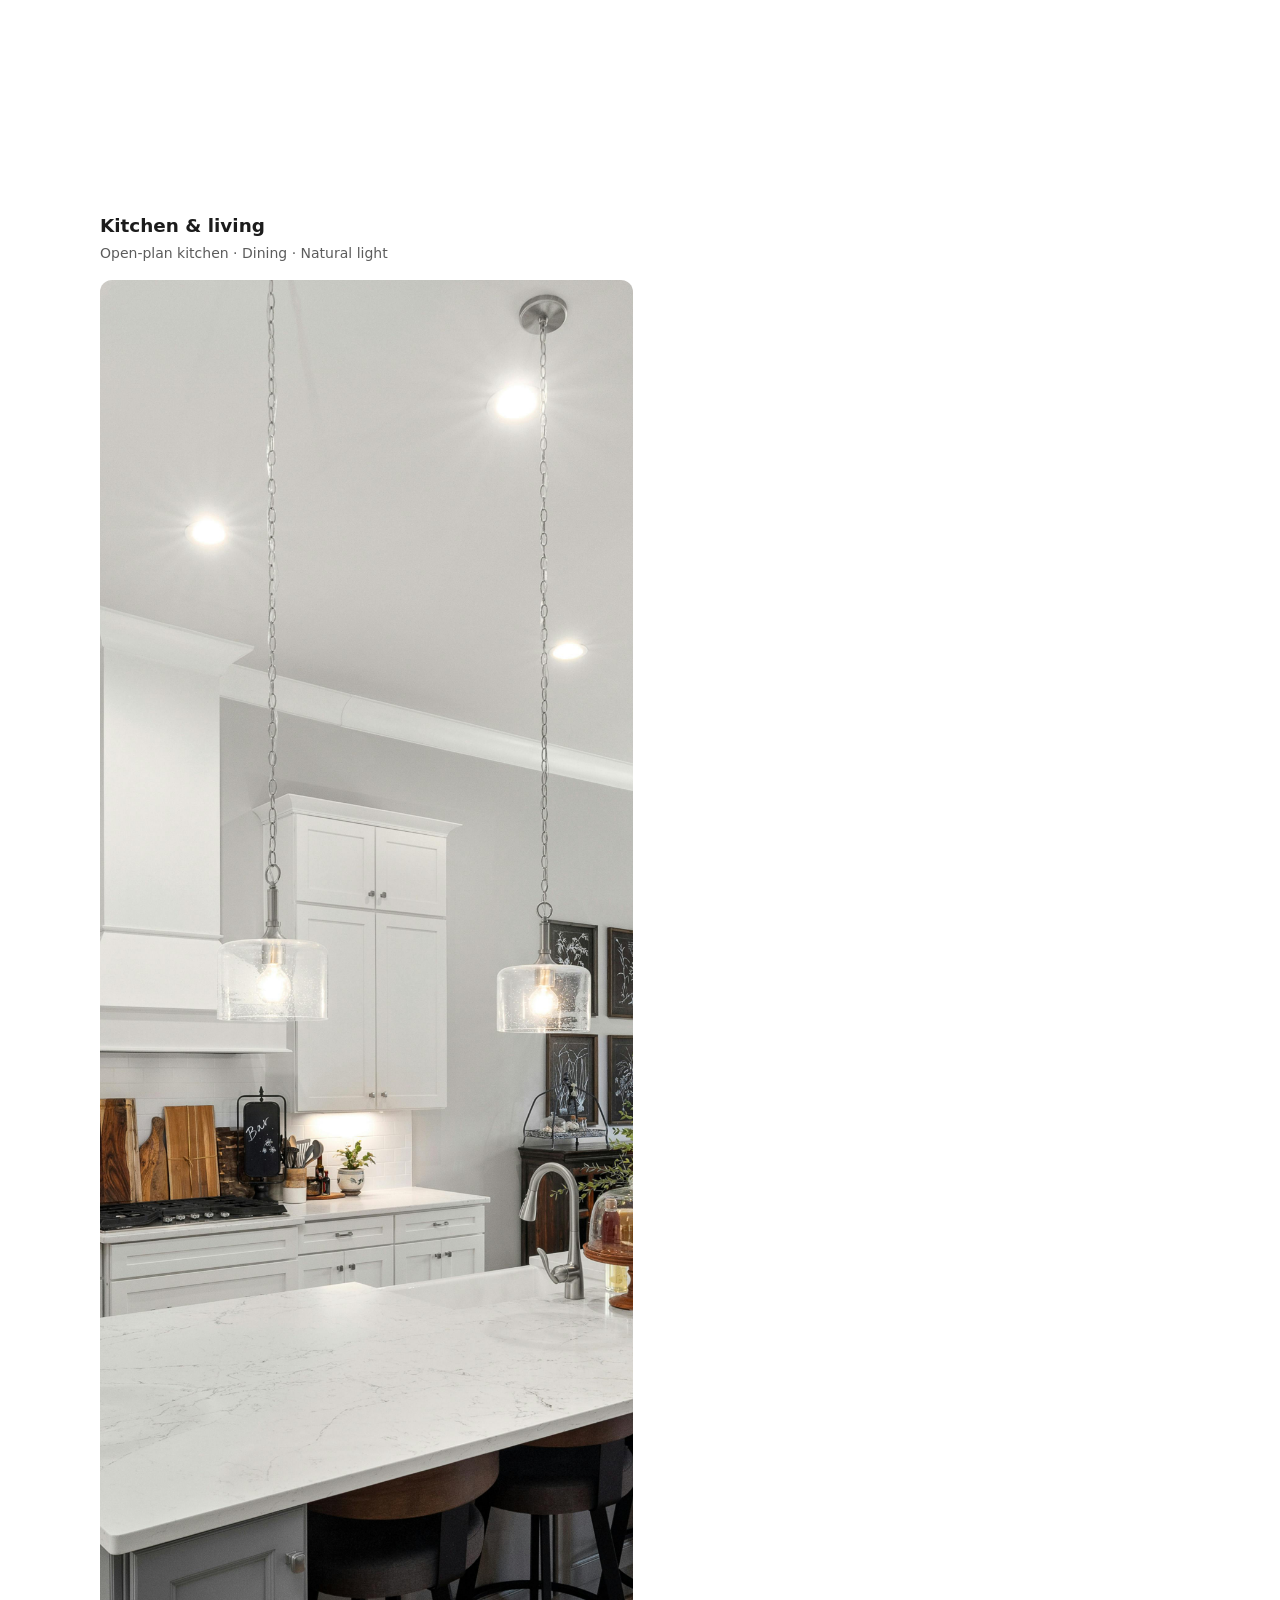
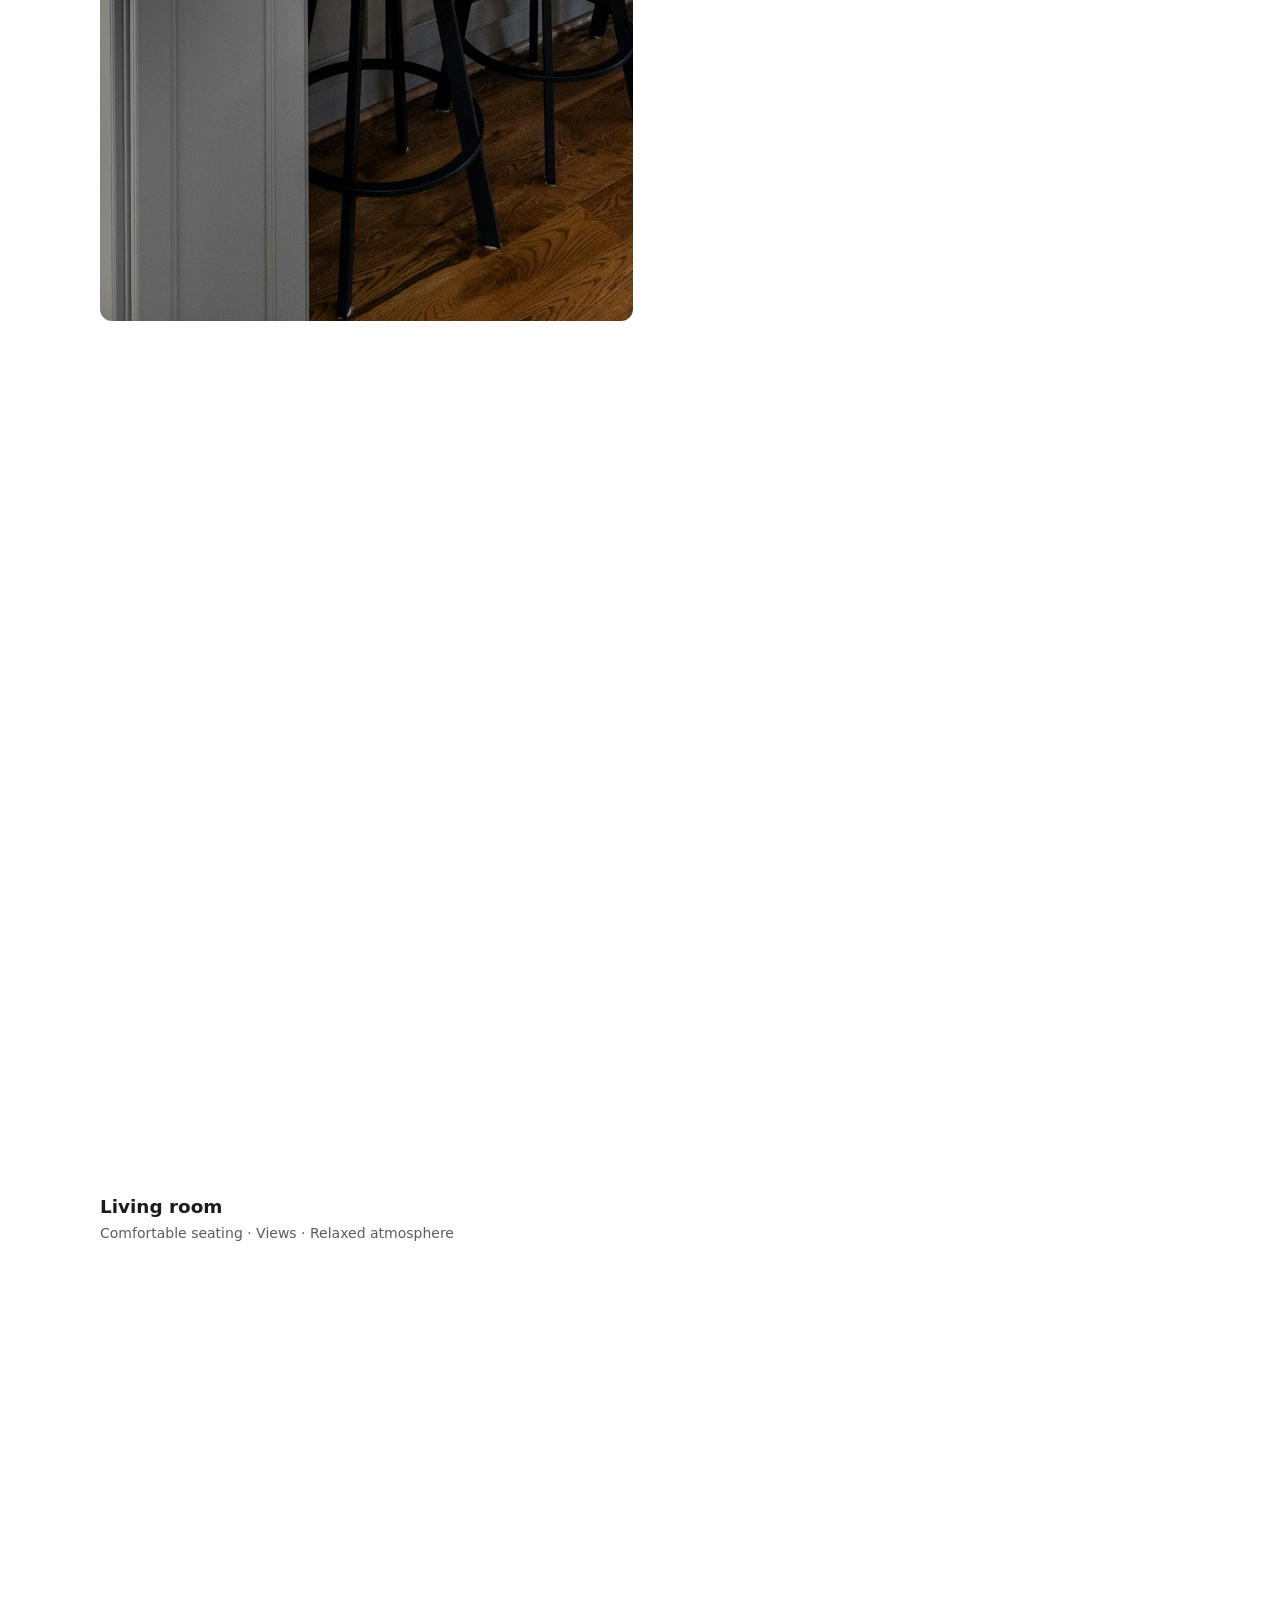
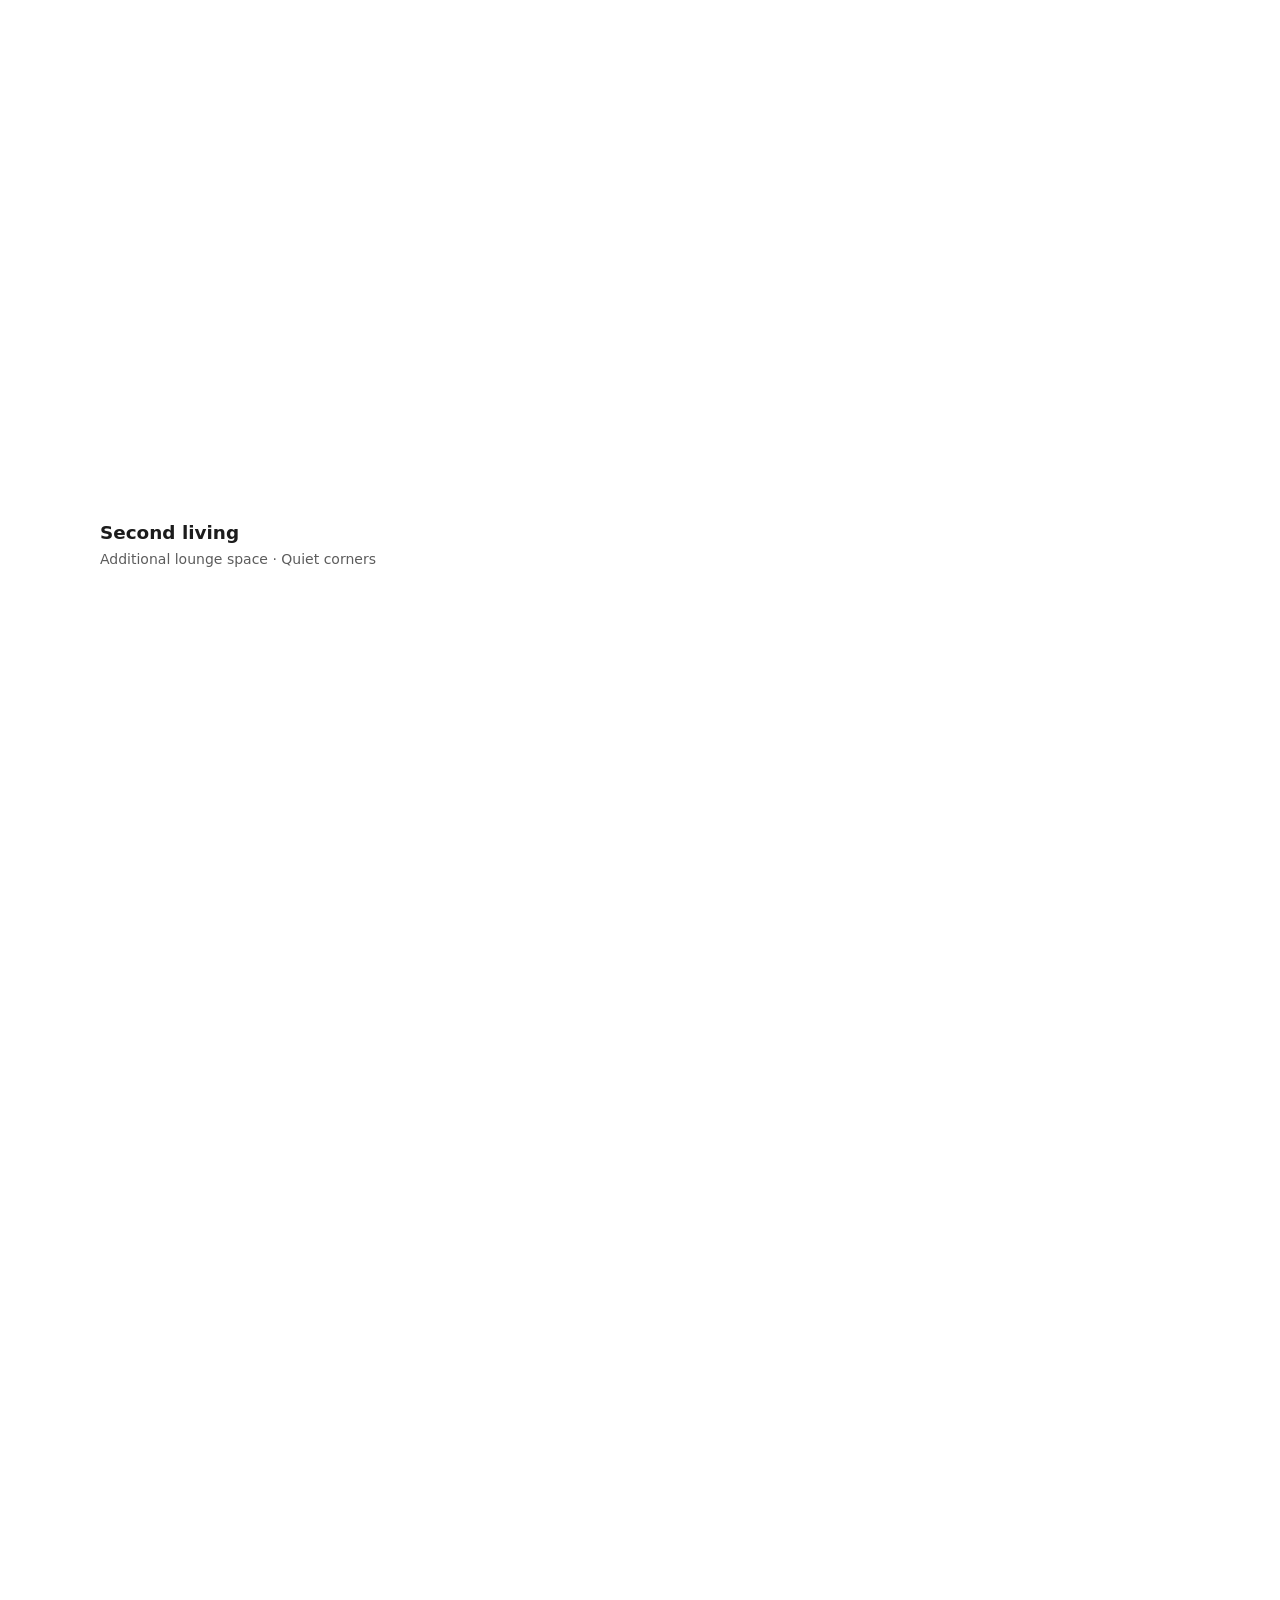
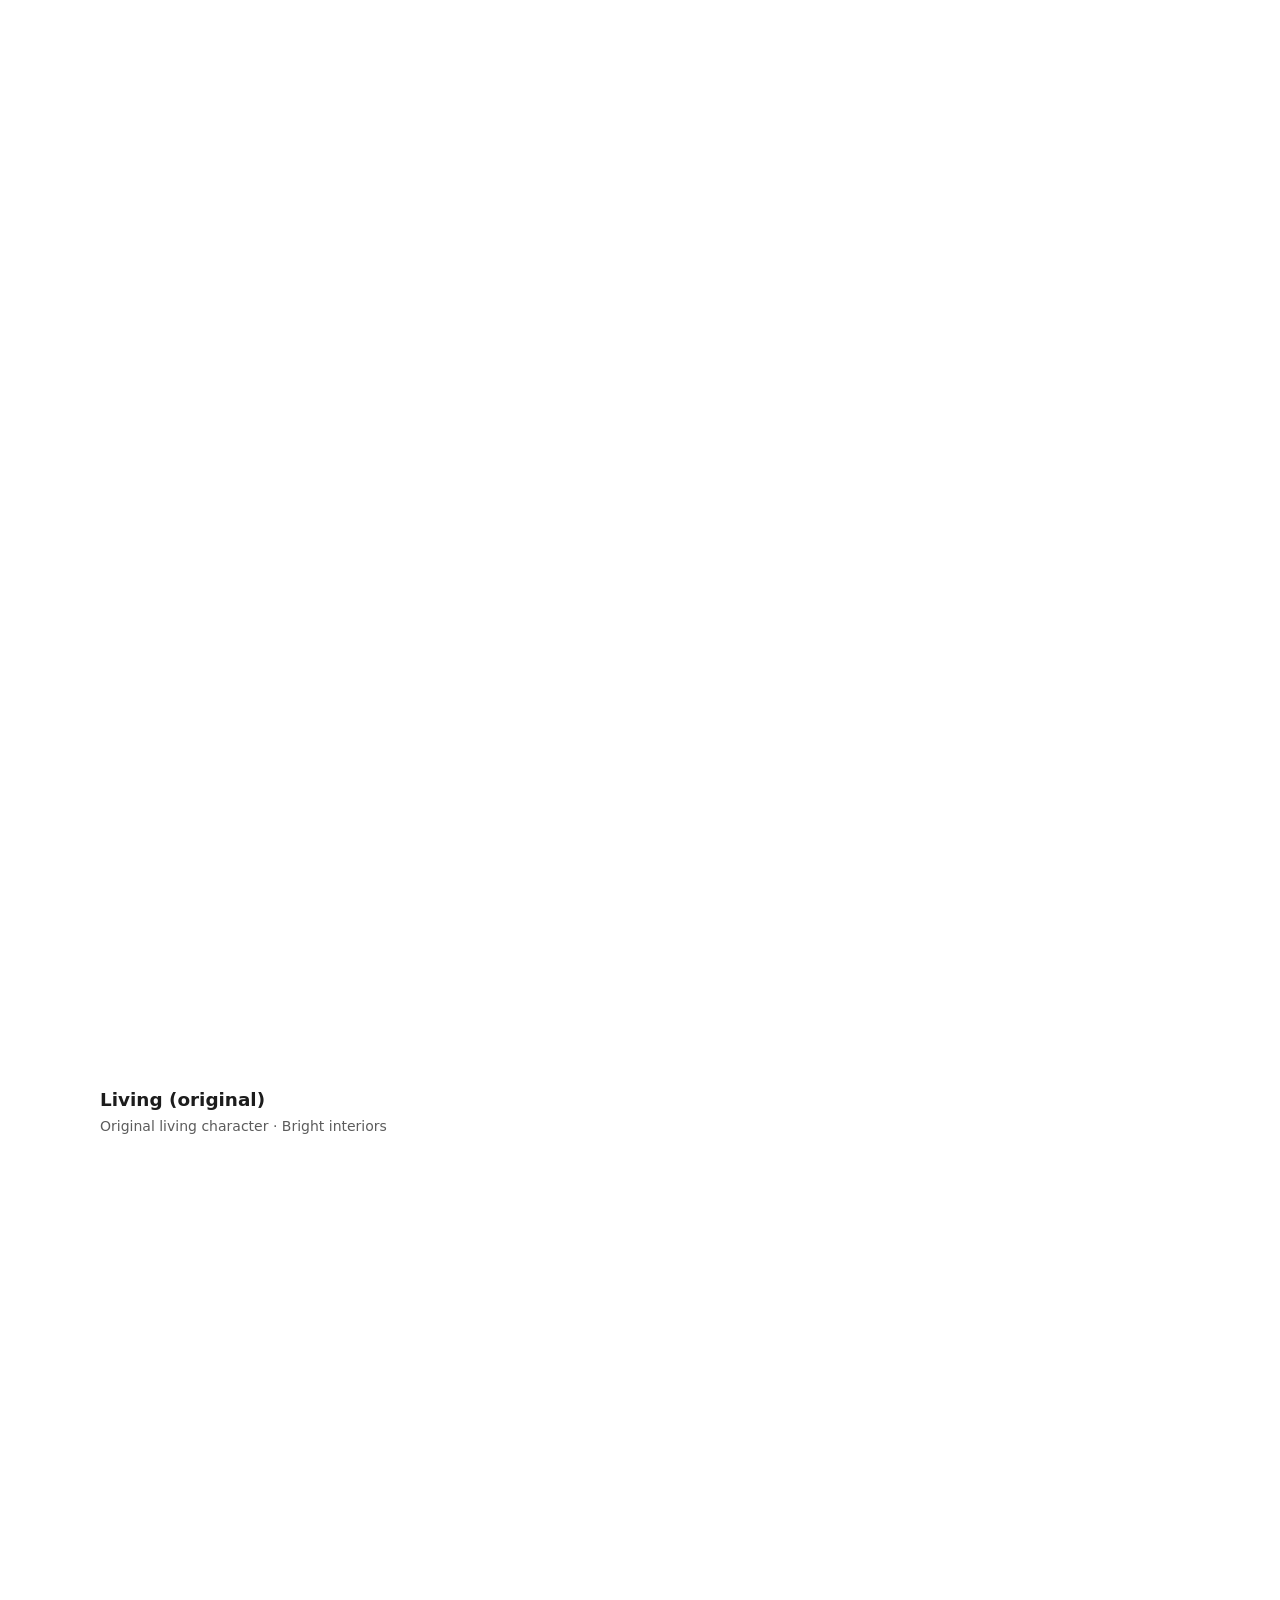
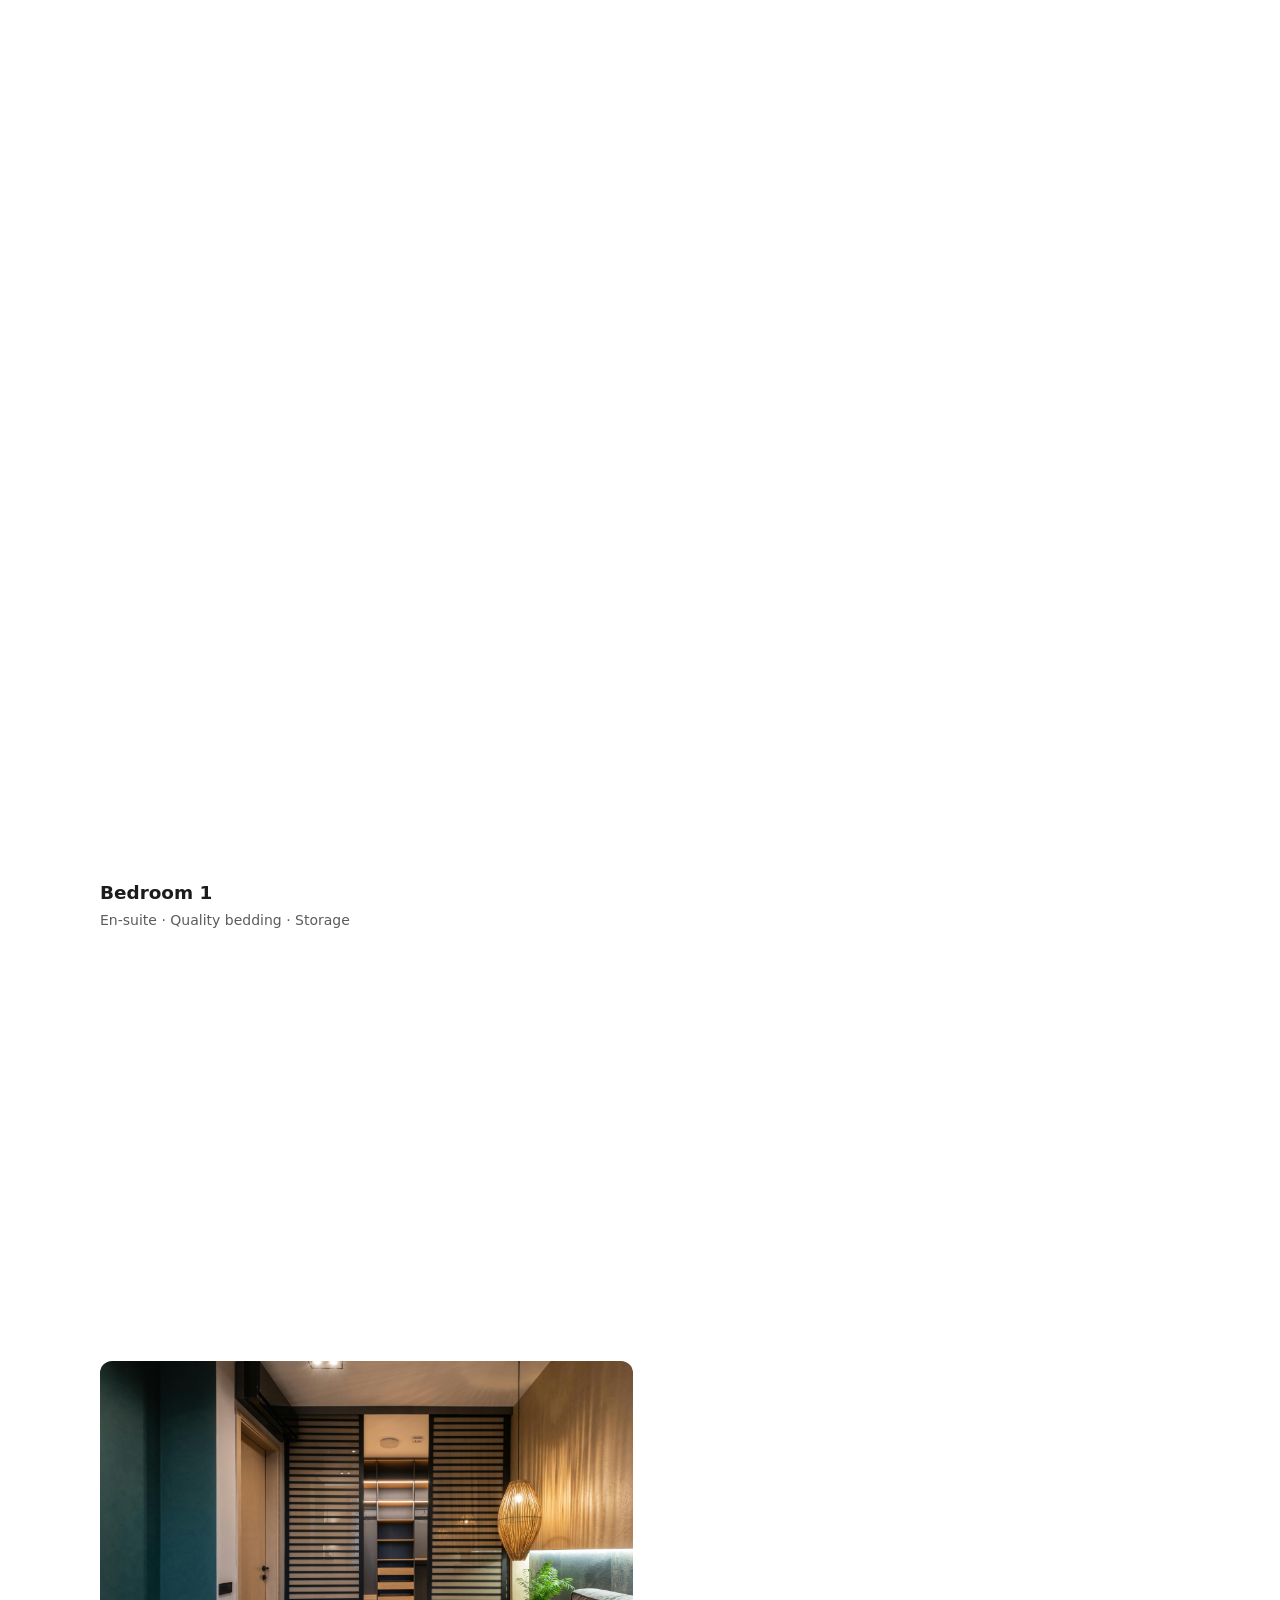
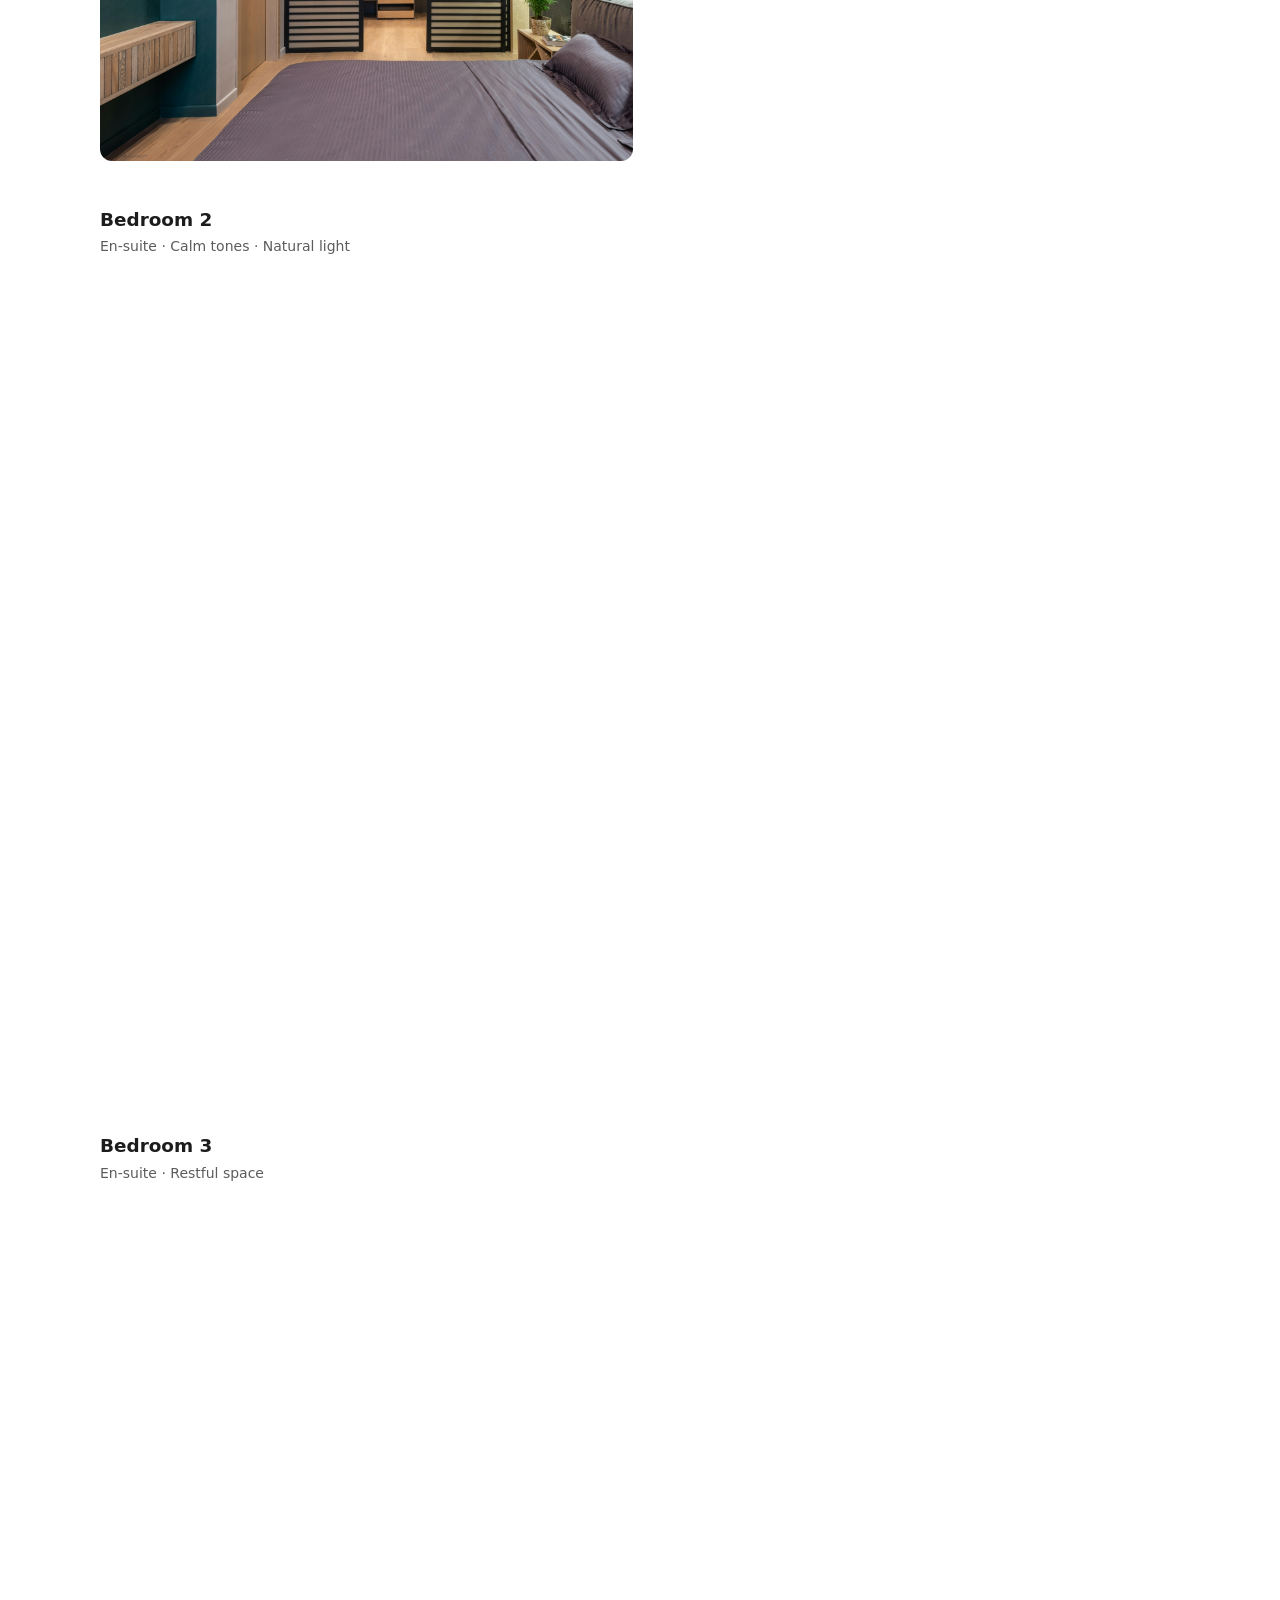
==== commit e773d64d: "Pricing page is created and tailored." ====
--- a/gallery.html
+++ b/gallery.html
@@ -45,6 +45,7 @@
               <li><a class="nav__link" href="index.html#the-villa">The Villa</a></li>
               <li><a class="nav__link" href="index.html#amenities">Amenities</a></li>
               <li><a class="nav__link" href="gallery.html" aria-current="page">Gallery</a></li>
+              <li><a class="nav__link" href="rates.html">Price</a></li>
               <li><a class="nav__link" href="index.html#location">Location</a></li>
               <li><a class="nav__link" href="index.html#contact">Contact</a></li>
             </ul>
--- a/styles.css
+++ b/styles.css
@@ -1197,6 +1197,548 @@
   outline-offset: 3px;
 }
 
+.section--location {
+  position: relative;
+  max-width: none;
+  margin: 0;
+  padding: 4rem 1.5rem 4.5rem;
+}
+
+.section--location::before {
+  content: "";
+  position: absolute;
+  inset: 0;
+  left: 50%;
+  z-index: -1;
+  width: 100vw;
+  transform: translateX(-50%);
+  background: linear-gradient(
+    185deg,
+    #e6e1d8 0%,
+    var(--color-bg) 38%,
+    var(--color-bg) 100%
+  );
+}
+
+.location__inner {
+  max-width: 72rem;
+  margin: 0 auto;
+}
+
+.location__intro {
+  max-width: 38rem;
+  margin-bottom: 2.5rem;
+}
+
+.location__lead {
+  margin: 0 0 1rem;
+  font-size: 1.08rem;
+  font-weight: 500;
+  line-height: 1.65;
+  color: var(--color-text);
+}
+
+.location__text {
+  margin: 0;
+  font-size: 1.02rem;
+  line-height: 1.7;
+  color: var(--color-text-muted);
+}
+
+.location__layout {
+  display: grid;
+  gap: 2rem 2.5rem;
+  align-items: stretch;
+}
+
+@media (min-width: 900px) {
+  .location__layout {
+    grid-template-columns: minmax(0, 1.15fr) minmax(16rem, 22rem);
+    gap: 2.25rem 3rem;
+  }
+}
+
+.location__map-block {
+  display: flex;
+  flex-direction: column;
+  gap: 1rem;
+  min-width: 0;
+}
+
+.location__map-frame {
+  position: relative;
+  border-radius: 12px;
+  overflow: hidden;
+  background: rgba(28, 28, 28, 0.04);
+  box-shadow:
+    0 1px 0 rgba(255, 255, 255, 0.65) inset,
+    0 20px 48px rgba(28, 28, 28, 0.1);
+  border: 1px solid rgba(44, 74, 62, 0.14);
+}
+
+.location__map-frame::after {
+  content: "";
+  position: absolute;
+  inset: 0;
+  pointer-events: none;
+  border-radius: inherit;
+  box-shadow: inset 0 0 0 1px rgba(255, 255, 255, 0.35);
+}
+
+.location__map {
+  display: block;
+  width: 100%;
+  height: clamp(16rem, 52vw, 22rem);
+  min-height: 16rem;
+  border: 0;
+}
+
+@media (min-width: 900px) {
+  .location__map {
+    height: 100%;
+    min-height: 22rem;
+    aspect-ratio: auto;
+  }
+
+  .location__map-block {
+    min-height: 24rem;
+  }
+
+  .location__map-frame {
+    flex: 1;
+    min-height: 22rem;
+  }
+}
+
+.location__map-external {
+  align-self: flex-start;
+  font-size: 0.875rem;
+  font-weight: 600;
+  letter-spacing: 0.04em;
+  text-transform: uppercase;
+  text-decoration: none;
+  color: var(--color-accent);
+  padding: 0.35rem 0;
+  border-bottom: 1px solid rgba(44, 74, 62, 0.25);
+  transition:
+    color 0.2s ease,
+    border-color 0.2s ease;
+}
+
+.location__map-external:hover {
+  color: var(--color-accent-hover);
+  border-bottom-color: rgba(31, 54, 44, 0.45);
+}
+
+.location__map-external:focus-visible {
+  outline: 2px solid var(--color-accent);
+  outline-offset: 4px;
+  border-radius: 2px;
+}
+
+.location__distances {
+  margin: 0;
+  padding: 1.65rem 1.5rem 1.5rem;
+  border-radius: 12px;
+  background: linear-gradient(
+    160deg,
+    rgba(255, 255, 255, 0.92) 0%,
+    rgba(245, 243, 239, 0.55) 100%
+  );
+  border: 1px solid rgba(44, 74, 62, 0.12);
+  box-shadow: 0 14px 40px rgba(28, 28, 28, 0.07);
+}
+
+.location__distances-heading {
+  margin: 0 0 1.35rem;
+  padding-bottom: 1rem;
+  border-bottom: 1px solid rgba(44, 74, 62, 0.12);
+}
+
+.location__distances-label {
+  display: block;
+  font-family: var(--font-display);
+  font-size: 1.35rem;
+  font-weight: 600;
+  letter-spacing: -0.02em;
+  color: var(--color-text);
+  line-height: 1.2;
+}
+
+.location__distances-sub {
+  display: block;
+  margin-top: 0.35rem;
+  font-family: var(--font-sans);
+  font-size: 0.6875rem;
+  font-weight: 600;
+  letter-spacing: 0.14em;
+  text-transform: uppercase;
+  color: var(--color-text-muted);
+}
+
+.location__distance-list {
+  list-style: none;
+  margin: 0;
+  padding: 0;
+}
+
+.location__distance-item {
+  display: flex;
+  flex-wrap: wrap;
+  align-items: baseline;
+  justify-content: space-between;
+  gap: 0.35rem 1rem;
+  padding: 0.85rem 0;
+  border-bottom: 1px solid rgba(0, 0, 0, 0.06);
+}
+
+.location__distance-item:first-child {
+  padding-top: 0;
+}
+
+.location__distance-item:last-child {
+  border-bottom: none;
+  padding-bottom: 0;
+}
+
+.location__distance-place {
+  flex: 1 1 12rem;
+  font-size: 0.95rem;
+  font-weight: 500;
+  color: var(--color-text);
+  line-height: 1.45;
+  padding-left: 1rem;
+  position: relative;
+}
+
+.location__distance-place::before {
+  content: "";
+  position: absolute;
+  left: 0;
+  top: 0.55em;
+  width: 5px;
+  height: 5px;
+  border-radius: 50%;
+  background: var(--color-accent);
+  opacity: 0.55;
+}
+
+.location__distance-meta {
+  display: inline-flex;
+  flex-wrap: wrap;
+  align-items: baseline;
+  gap: 0.5rem 0.75rem;
+  font-size: 0.8125rem;
+  font-weight: 600;
+  letter-spacing: 0.06em;
+  text-transform: uppercase;
+  color: var(--color-accent);
+}
+
+.location__distance-time {
+  font-weight: 500;
+  letter-spacing: 0.04em;
+  color: var(--color-text-muted);
+}
+
+@media (prefers-reduced-motion: reduce) {
+  .location__map-external {
+    transition: none;
+  }
+}
+
+.section--contact {
+  position: relative;
+  max-width: none;
+  margin: 0;
+  padding: 4rem 1.5rem 4.75rem;
+}
+
+.section--contact::before {
+  content: "";
+  position: absolute;
+  inset: 0;
+  left: 50%;
+  z-index: -1;
+  width: 100vw;
+  transform: translateX(-50%);
+  background: var(--color-surface);
+}
+
+.contact__inner {
+  max-width: 72rem;
+  margin: 0 auto;
+}
+
+.contact__intro {
+  max-width: 38rem;
+  margin-bottom: 2.5rem;
+}
+
+.contact__lead {
+  margin: 0;
+  font-size: 1.05rem;
+  line-height: 1.7;
+  color: var(--color-text-muted);
+}
+
+.contact__layout {
+  display: grid;
+  gap: 2.5rem 3rem;
+  align-items: start;
+}
+
+@media (min-width: 960px) {
+  .contact__layout {
+    grid-template-columns: minmax(0, 1fr) minmax(15.5rem, 19rem);
+  }
+}
+
+.contact__form-shell {
+  min-width: 0;
+}
+
+.contact__form {
+  margin: 0;
+  padding: 1.75rem 1.5rem 1.65rem;
+  border-radius: 12px;
+  border: 1px solid rgba(44, 74, 62, 0.12);
+  background: linear-gradient(
+    165deg,
+    rgba(245, 243, 239, 0.5) 0%,
+    rgba(255, 255, 255, 0.96) 55%
+  );
+  box-shadow: 0 14px 40px rgba(28, 28, 28, 0.06);
+}
+
+@media (min-width: 600px) {
+  .contact__form {
+    padding: 2rem 1.85rem 1.85rem;
+  }
+}
+
+.contact__form-desc {
+  margin: 0 0 1.35rem;
+  font-size: 0.9rem;
+  line-height: 1.55;
+  color: var(--color-text-muted);
+}
+
+.contact__fields {
+  display: flex;
+  flex-direction: column;
+  gap: 1.15rem;
+}
+
+.contact__row--split {
+  display: grid;
+  gap: 1.15rem 1.25rem;
+}
+
+@media (min-width: 560px) {
+  .contact__row--split {
+    grid-template-columns: repeat(2, minmax(0, 1fr));
+  }
+}
+
+.contact__field {
+  display: flex;
+  flex-direction: column;
+  gap: 0.4rem;
+  min-width: 0;
+}
+
+.contact__label {
+  font-size: 0.8125rem;
+  font-weight: 600;
+  letter-spacing: 0.05em;
+  text-transform: uppercase;
+  color: var(--color-text);
+}
+
+.contact__optional {
+  font-weight: 500;
+  letter-spacing: 0.03em;
+  text-transform: none;
+  color: var(--color-text-muted);
+}
+
+.contact__req {
+  margin: 0;
+  margin-left: 0.15em;
+  text-decoration: none;
+  font-weight: 700;
+  font-style: normal;
+  color: var(--color-accent);
+}
+
+.contact__input {
+  width: 100%;
+  margin: 0;
+  padding: 0.65rem 0.85rem;
+  font: inherit;
+  font-size: 1rem;
+  font-weight: 400;
+  color: var(--color-text);
+  background: var(--color-surface);
+  border: 1px solid rgba(28, 28, 28, 0.12);
+  border-radius: 8px;
+  transition:
+    border-color 0.2s ease,
+    box-shadow 0.2s ease;
+}
+
+.contact__input::placeholder {
+  color: rgba(92, 92, 92, 0.75);
+}
+
+.contact__input:hover {
+  border-color: rgba(44, 74, 62, 0.22);
+}
+
+.contact__input:focus {
+  outline: none;
+  border-color: rgba(44, 74, 62, 0.45);
+  box-shadow: 0 0 0 3px rgba(44, 74, 62, 0.12);
+}
+
+.contact__textarea {
+  min-height: 8.5rem;
+  resize: vertical;
+  line-height: 1.55;
+}
+
+.contact__feedback {
+  margin: 1rem 0 0;
+  font-size: 0.9rem;
+  line-height: 1.5;
+}
+
+.contact__feedback--error {
+  color: #7a2e2e;
+}
+
+.contact__feedback--success {
+  color: var(--color-accent);
+  font-weight: 500;
+}
+
+.contact__submit {
+  margin-top: 1.35rem;
+  display: inline-flex;
+  align-items: center;
+  justify-content: center;
+  min-height: 2.85rem;
+  padding: 0.75rem 1.85rem;
+  font: inherit;
+  font-size: 0.9375rem;
+  font-weight: 600;
+  letter-spacing: 0.02em;
+  color: #fff;
+  background: var(--color-accent);
+  border: none;
+  border-radius: 8px;
+  cursor: pointer;
+  transition: background 0.2s ease;
+}
+
+.contact__submit:hover {
+  background: var(--color-accent-hover);
+}
+
+.contact__submit:focus-visible {
+  outline: 2px solid var(--color-accent);
+  outline-offset: 3px;
+}
+
+.contact__direct {
+  margin: 0;
+  padding: 1.65rem 1.5rem 1.5rem;
+  border-radius: 12px;
+  border: 1px solid rgba(44, 74, 62, 0.12);
+  background: linear-gradient(
+    160deg,
+    rgba(255, 255, 255, 0.95) 0%,
+    rgba(245, 243, 239, 0.45) 100%
+  );
+  box-shadow: 0 12px 36px rgba(28, 28, 28, 0.05);
+}
+
+.contact__direct-title {
+  margin: 0 0 0.5rem;
+  font-family: var(--font-display);
+  font-size: 1.35rem;
+  font-weight: 600;
+  letter-spacing: -0.02em;
+  color: var(--color-text);
+  line-height: 1.2;
+}
+
+.contact__direct-lead {
+  margin: 0 0 1.25rem;
+  font-size: 0.92rem;
+  line-height: 1.6;
+  color: var(--color-text-muted);
+}
+
+.contact__direct-list {
+  list-style: none;
+  margin: 0;
+  padding: 0;
+}
+
+.contact__direct-item {
+  display: flex;
+  flex-direction: column;
+  gap: 0.2rem;
+  padding: 0.85rem 0;
+  border-bottom: 1px solid rgba(0, 0, 0, 0.06);
+}
+
+.contact__direct-item:first-child {
+  padding-top: 0;
+}
+
+.contact__direct-item:last-child {
+  border-bottom: none;
+  padding-bottom: 0;
+}
+
+.contact__direct-label {
+  font-size: 0.6875rem;
+  font-weight: 600;
+  letter-spacing: 0.14em;
+  text-transform: uppercase;
+  color: var(--color-text-muted);
+}
+
+.contact__direct-value {
+  font-size: 1rem;
+  font-weight: 600;
+  color: var(--color-accent);
+  text-decoration: none;
+  word-break: break-word;
+  transition: color 0.2s ease;
+}
+
+.contact__direct-value:hover {
+  color: var(--color-accent-hover);
+}
+
+.contact__direct-value:focus-visible {
+  outline: 2px solid var(--color-accent);
+  outline-offset: 3px;
+  border-radius: 2px;
+}
+
+@media (prefers-reduced-motion: reduce) {
+  .contact__input,
+  .contact__submit,
+  .contact__direct-value {
+    transition: none;
+  }
+}
+
 .section--photo-tour {
   background: var(--color-surface);
   max-width: none;
@@ -1607,6 +2149,963 @@
   }
 }
 
+/* ─── Rates hero ──────────────────────────────────────────── */
+
+.rates-hero {
+  position: relative;
+  padding: 5.5rem 1.5rem 4rem;
+  text-align: center;
+  color: #fff;
+  overflow: hidden;
+}
+
+.rates-hero__media {
+  position: absolute;
+  inset: 0;
+  left: 50%;
+  width: 100vw;
+  transform: translateX(-50%);
+  z-index: 0;
+}
+
+.rates-hero__media img {
+  width: 100%;
+  height: 100%;
+  object-fit: cover;
+  filter: grayscale(30%) brightness(0.55);
+  transform: scale(1.04);
+}
+
+.rates-hero__scrim {
+  position: absolute;
+  inset: 0;
+  left: 50%;
+  width: 100vw;
+  transform: translateX(-50%);
+  z-index: 1;
+  background: linear-gradient(
+    165deg,
+    rgba(44, 74, 62, 0.82) 0%,
+    rgba(31, 54, 44, 0.78) 45%,
+    rgba(22, 40, 32, 0.88) 100%
+  );
+}
+
+.rates-hero .section__eyebrow {
+  color: rgba(255, 255, 255, 0.62);
+}
+
+.rates-hero__inner {
+  position: relative;
+  z-index: 2;
+  max-width: 40rem;
+  margin: 0 auto;
+}
+
+.rates-hero__title {
+  margin: 0 0 1rem;
+  font-family: var(--font-display);
+  font-size: clamp(2rem, 5vw, 3rem);
+  font-weight: 600;
+  line-height: 1.1;
+  letter-spacing: -0.025em;
+  color: #fff;
+}
+
+.rates-hero__sub {
+  margin: 0;
+  font-size: 1.05rem;
+  line-height: 1.65;
+  color: rgba(255, 255, 255, 0.78);
+}
+
+/* ─── Prices panel (photo + cards) ───────────────────────── */
+
+.section--prices-panel {
+  position: relative;
+  max-width: none;
+  margin: 0;
+  padding: 4rem 1.5rem 4.5rem;
+  overflow: hidden;
+}
+
+.rates-prices__media {
+  position: absolute;
+  inset: 0;
+  left: 50%;
+  width: 100vw;
+  transform: translateX(-50%);
+  z-index: 0;
+}
+
+.rates-prices__media img {
+  width: 100%;
+  height: 100%;
+  object-fit: cover;
+  filter: grayscale(45%) blur(3px) brightness(0.92);
+  transform: scale(1.08);
+}
+
+.rates-prices__overlay {
+  position: absolute;
+  inset: 0;
+  left: 50%;
+  width: 100vw;
+  transform: translateX(-50%);
+  z-index: 1;
+  background: linear-gradient(
+    175deg,
+    rgba(72, 56, 44, 0.88) 0%,
+    rgba(92, 74, 58, 0.82) 42%,
+    rgba(58, 46, 38, 0.9) 100%
+  );
+}
+
+.seasons__inner--on-photo {
+  position: relative;
+  z-index: 2;
+  max-width: 72rem;
+  margin: 0 auto;
+}
+
+.seasons__header--center {
+  max-width: 38rem;
+  margin: 0 auto 2.5rem;
+  text-align: center;
+}
+
+.section__title--on-photo {
+  color: #fdf8f3;
+}
+
+.seasons__note--on-photo {
+  margin: 0.75rem 0 0;
+  font-size: 0.98rem;
+  line-height: 1.65;
+  color: rgba(253, 248, 243, 0.78);
+}
+
+.seasons__grid {
+  display: grid;
+  gap: 1.25rem;
+}
+
+.seasons__grid--three {
+  grid-template-columns: 1fr;
+}
+
+@media (min-width: 900px) {
+  .seasons__grid--three {
+    grid-template-columns: repeat(3, minmax(0, 1fr));
+  }
+}
+
+.seasons__action {
+  margin-top: 2.25rem;
+  text-align: center;
+}
+
+.seasons__book-btn {
+  display: inline-flex;
+  align-items: center;
+  justify-content: center;
+  min-height: 3rem;
+  padding: 0.85rem 2.5rem;
+  font-size: 0.9375rem;
+  font-weight: 600;
+  letter-spacing: 0.06em;
+  text-transform: uppercase;
+  color: #3a2e26;
+  text-decoration: none;
+  background: linear-gradient(135deg, #f0dcc4 0%, #e8c9a8 45%, #ddb892 100%);
+  border: 1px solid rgba(255, 255, 255, 0.35);
+  border-radius: 8px;
+  box-shadow: 0 8px 28px rgba(0, 0, 0, 0.2);
+  transition: transform 0.2s ease, box-shadow 0.2s ease;
+}
+
+.seasons__book-btn:hover {
+  transform: translateY(-2px);
+  box-shadow: 0 12px 36px rgba(0, 0, 0, 0.25);
+}
+
+.seasons__book-btn:focus-visible {
+  outline: 2px solid #fdf8f3;
+  outline-offset: 4px;
+}
+
+.rate-card {
+  position: relative;
+  display: flex;
+  flex-direction: column;
+  border-radius: 14px;
+  border: 1px solid rgba(200, 168, 130, 0.35);
+  background: linear-gradient(
+    165deg,
+    #fffaf4 0%,
+    #f5ebe0 48%,
+    #efe2d4 100%
+  );
+  box-shadow:
+    0 1px 0 rgba(255, 255, 255, 0.65) inset,
+    0 14px 40px rgba(58, 46, 38, 0.12);
+  overflow: hidden;
+  transition: transform 0.25s ease, box-shadow 0.25s ease;
+}
+
+.rate-card:hover {
+  transform: translateY(-4px);
+  box-shadow:
+    0 1px 0 rgba(255, 255, 255, 0.7) inset,
+    0 20px 50px rgba(58, 46, 38, 0.18);
+}
+
+.rate-card--peak {
+  border-color: rgba(184, 140, 90, 0.55);
+  background: linear-gradient(
+    165deg,
+    #fff6eb 0%,
+    #f2dcc6 40%,
+    #e8cdb0 100%
+  );
+  box-shadow:
+    0 0 0 1px rgba(184, 140, 90, 0.25),
+    0 16px 44px rgba(122, 91, 46, 0.18);
+}
+
+.rate-card--shoulder {
+  border-color: rgba(188, 160, 130, 0.4);
+  background: linear-gradient(
+    165deg,
+    #fdf9f4 0%,
+    #f0e6da 50%,
+    #e8ddd0 100%
+  );
+}
+
+.rate-card--holiday {
+  border-color: rgba(160, 120, 88, 0.45);
+  background: linear-gradient(
+    165deg,
+    #faf5ef 0%,
+    #ebe0d4 55%,
+    #e2d4c4 100%
+  );
+}
+
+.rate-card__ribbon {
+  position: absolute;
+  top: 0.85rem;
+  right: -2rem;
+  padding: 0.28rem 2.5rem;
+  font-size: 0.6875rem;
+  font-weight: 700;
+  letter-spacing: 0.1em;
+  text-transform: uppercase;
+  color: #3a2e26;
+  background: linear-gradient(135deg, #e8c9a8 0%, #d4a574 100%);
+  transform: rotate(35deg);
+  transform-origin: center;
+  z-index: 1;
+}
+
+.rate-card__badge {
+  position: absolute;
+  top: 0.75rem;
+  left: 0.75rem;
+  padding: 0.3rem 0.7rem;
+  font-size: 0.6875rem;
+  font-weight: 700;
+  letter-spacing: 0.1em;
+  text-transform: uppercase;
+  color: #fff;
+  background: linear-gradient(135deg, #8b5c3a 0%, #c49a6c 100%);
+  border-radius: 5px;
+  z-index: 1;
+}
+
+.rate-card__head {
+  padding: 1.85rem 1.35rem 1.15rem;
+}
+
+.rate-card--peak .rate-card__head {
+  padding-top: 2.4rem;
+}
+
+.rate-card--holiday .rate-card__head {
+  padding-top: 2.4rem;
+}
+
+.rate-card__season {
+  display: block;
+  font-family: var(--font-display);
+  font-size: 1.35rem;
+  font-weight: 600;
+  letter-spacing: -0.02em;
+  color: #3a2e26;
+  line-height: 1.2;
+}
+
+.rate-card__months {
+  display: block;
+  margin-top: 0.3rem;
+  font-size: 0.8rem;
+  font-weight: 600;
+  letter-spacing: 0.08em;
+  text-transform: uppercase;
+  color: rgba(58, 46, 38, 0.65);
+}
+
+.rate-card__body {
+  flex: 1;
+  padding: 0 1.35rem;
+}
+
+.rate-card__prices {
+  display: flex;
+  flex-direction: column;
+  gap: 0.6rem;
+  padding-bottom: 1rem;
+  border-bottom: 1px solid rgba(122, 91, 46, 0.15);
+}
+
+.rate-card__price-row {
+  display: flex;
+  align-items: baseline;
+  justify-content: space-between;
+  gap: 0.5rem;
+}
+
+.rate-card__day-label {
+  font-size: 0.8125rem;
+  font-weight: 500;
+  color: rgba(58, 46, 38, 0.62);
+}
+
+.rate-card__amount {
+  font-family: var(--font-display);
+  font-size: 1.55rem;
+  font-weight: 600;
+  letter-spacing: -0.02em;
+  color: #3a2e26;
+}
+
+.rate-card__per {
+  font-family: var(--font-sans);
+  font-size: 0.75rem;
+  font-weight: 500;
+  letter-spacing: 0.02em;
+  color: rgba(58, 46, 38, 0.55);
+}
+
+.rate-card__price-row--weekend .rate-card__amount {
+  font-size: 1.2rem;
+}
+
+.rate-card__amount--note {
+  font-family: var(--font-sans);
+  font-size: 1rem;
+  font-weight: 600;
+  letter-spacing: 0.02em;
+}
+
+.rate-card__details {
+  display: grid;
+  grid-template-columns: repeat(2, 1fr);
+  gap: 0.5rem;
+  margin: 1rem 0 0;
+}
+
+.rate-card__detail {
+  display: flex;
+  flex-direction: column;
+  gap: 0.15rem;
+}
+
+.rate-card__detail dt {
+  font-size: 0.6875rem;
+  font-weight: 600;
+  letter-spacing: 0.1em;
+  text-transform: uppercase;
+  color: rgba(58, 46, 38, 0.5);
+}
+
+.rate-card__detail dd {
+  margin: 0;
+  font-size: 0.95rem;
+  font-weight: 600;
+  color: #3a2e26;
+}
+
+.rate-card__promo {
+  margin: 1rem 0 0;
+  padding: 0.85rem;
+  font-size: 0.875rem;
+  line-height: 1.55;
+  color: var(--color-text);
+  background: linear-gradient(135deg, rgba(122, 91, 46, 0.08) 0%, rgba(194, 154, 82, 0.1) 100%);
+  border-radius: 8px;
+}
+
+.rate-card__promo strong {
+  color: #7a4f2e;
+}
+
+.rate-card__promo--soft {
+  background: rgba(255, 255, 255, 0.45);
+  border: 1px solid rgba(184, 140, 90, 0.2);
+}
+
+/* ─── Included strip ──────────────────────────────────────── */
+
+.rates-strip-figure {
+  margin: 0 auto 2.25rem;
+  max-width: 72rem;
+  padding: 0 1.5rem;
+  border-radius: 14px;
+  overflow: hidden;
+  box-shadow: 0 16px 48px rgba(58, 46, 38, 0.1);
+}
+
+.rates-strip-figure img {
+  display: block;
+  width: 100%;
+  height: auto;
+  aspect-ratio: 21 / 9;
+  object-fit: cover;
+}
+
+.rates-strip-figure--narrow {
+  margin-top: 2.5rem;
+  margin-bottom: 0;
+}
+
+.rates-strip-figure--narrow img {
+  aspect-ratio: 24 / 9;
+}
+
+.section--included {
+  position: relative;
+  max-width: none;
+  margin: 0;
+  padding: 3.5rem 1.5rem 4rem;
+}
+
+.section--included::before {
+  content: "";
+  position: absolute;
+  inset: 0;
+  left: 50%;
+  z-index: -1;
+  width: 100vw;
+  transform: translateX(-50%);
+  background: var(--color-surface);
+}
+
+.included__inner {
+  max-width: 72rem;
+  margin: 0 auto;
+  text-align: center;
+}
+
+.included__inner .section__title {
+  margin-bottom: 2rem;
+}
+
+.included__grid {
+  list-style: none;
+  margin: 0;
+  padding: 0;
+  display: grid;
+  gap: 1.25rem;
+  grid-template-columns: repeat(2, minmax(0, 1fr));
+}
+
+.included__grid--six {
+  grid-template-columns: repeat(2, minmax(0, 1fr));
+}
+
+@media (min-width: 720px) {
+  .included__grid--six {
+    grid-template-columns: repeat(3, minmax(0, 1fr));
+  }
+}
+
+.included__item {
+  display: flex;
+  flex-direction: column;
+  align-items: center;
+  gap: 0.4rem;
+  padding: 1.25rem 0.75rem;
+  border-radius: 10px;
+  border: 1px solid rgba(184, 140, 90, 0.18);
+  background: linear-gradient(165deg, rgba(255, 250, 244, 0.9) 0%, rgba(245, 235, 224, 0.65) 100%);
+}
+
+.included__icon {
+  display: flex;
+  align-items: center;
+  justify-content: center;
+  width: 2.75rem;
+  height: 2.75rem;
+  border-radius: 50%;
+  background: rgba(184, 140, 90, 0.12);
+  color: #5c4a38;
+  margin-bottom: 0.25rem;
+}
+
+.included__item strong {
+  font-size: 0.875rem;
+  font-weight: 600;
+  color: var(--color-text);
+}
+
+.included__desc {
+  font-size: 0.8rem;
+  color: var(--color-text-muted);
+  text-align: center;
+  line-height: 1.4;
+}
+
+/* ─── Gift section ────────────────────────────────────────── */
+
+.section--gift {
+  position: relative;
+  max-width: none;
+  margin: 0;
+  padding: 4.5rem 1.5rem 4rem;
+}
+
+.section--gift::before {
+  content: "";
+  position: absolute;
+  inset: 0;
+  left: 50%;
+  z-index: -1;
+  width: 100vw;
+  transform: translateX(-50%);
+  background: linear-gradient(
+    180deg,
+    #f5f3ef 0%,
+    #ede8e0 50%,
+    #f5f3ef 100%
+  );
+}
+
+.gift__split {
+  display: grid;
+  gap: 2rem 2.5rem;
+  align-items: center;
+  max-width: 72rem;
+  margin: 0 auto 2.75rem;
+  padding: 0 1.5rem;
+}
+
+@media (min-width: 900px) {
+  .gift__split {
+    grid-template-columns: minmax(0, 1fr) minmax(0, 1.1fr);
+  }
+}
+
+.gift__figure {
+  margin: 0;
+  border-radius: 14px;
+  overflow: hidden;
+  box-shadow: 0 16px 48px rgba(58, 46, 38, 0.12);
+}
+
+.gift__figure img {
+  display: block;
+  width: 100%;
+  height: auto;
+  aspect-ratio: 4 / 5;
+  object-fit: cover;
+}
+
+.gift__content .section__eyebrow {
+  margin-bottom: 0.5rem;
+}
+
+.gift__content .section__title {
+  margin-bottom: 1rem;
+}
+
+.gift__lead {
+  margin: 0 0 0.85rem;
+  font-size: 1.06rem;
+  font-weight: 500;
+  line-height: 1.65;
+  color: var(--color-text);
+}
+
+.gift__sub {
+  margin: 0;
+  font-size: 0.95rem;
+  line-height: 1.65;
+  color: var(--color-text-muted);
+}
+
+.gift__inner--cards {
+  max-width: 72rem;
+  margin: 0 auto;
+  padding: 0 1.5rem;
+}
+
+.gift__options {
+  display: grid;
+  gap: 1.25rem;
+}
+
+.gift__options--three {
+  grid-template-columns: 1fr;
+}
+
+@media (min-width: 720px) {
+  .gift__options--three {
+    grid-template-columns: repeat(3, minmax(0, 1fr));
+  }
+}
+
+.gift__action {
+  margin-top: 2rem;
+  text-align: center;
+}
+
+.gift__buy-btn {
+  display: inline-flex;
+  align-items: center;
+  justify-content: center;
+  min-height: 3rem;
+  padding: 0.85rem 2.25rem;
+  font-size: 0.9375rem;
+  font-weight: 600;
+  letter-spacing: 0.04em;
+  color: #fff;
+  text-decoration: none;
+  background: linear-gradient(135deg, #8b5c3a 0%, #6b4423 100%);
+  border-radius: 8px;
+  border: 1px solid rgba(255, 255, 255, 0.2);
+  box-shadow: 0 10px 32px rgba(107, 68, 35, 0.25);
+  transition: transform 0.2s ease, box-shadow 0.2s ease;
+}
+
+.gift__buy-btn:hover {
+  transform: translateY(-2px);
+  box-shadow: 0 14px 40px rgba(107, 68, 35, 0.3);
+}
+
+.gift__buy-btn:focus-visible {
+  outline: 2px solid var(--color-accent);
+  outline-offset: 3px;
+}
+
+.gift-card {
+  position: relative;
+  display: flex;
+  flex-direction: column;
+  align-items: center;
+  gap: 0.5rem;
+  padding: 2rem 1.25rem 1.75rem;
+  border-radius: 14px;
+  border: 1px solid rgba(184, 140, 90, 0.22);
+  background: linear-gradient(
+    155deg,
+    rgba(255, 250, 244, 0.98) 0%,
+    rgba(245, 235, 224, 0.75) 100%
+  );
+  box-shadow: 0 10px 32px rgba(58, 46, 38, 0.07);
+  text-align: center;
+  overflow: hidden;
+  transition: transform 0.25s ease, box-shadow 0.25s ease;
+}
+
+.gift-card:hover {
+  transform: translateY(-4px);
+  box-shadow: 0 18px 48px rgba(28, 28, 28, 0.1);
+}
+
+.gift-card__shimmer {
+  position: absolute;
+  top: 0;
+  left: -100%;
+  width: 60%;
+  height: 100%;
+  background: linear-gradient(
+    100deg,
+    transparent 0%,
+    rgba(255, 255, 255, 0.5) 50%,
+    transparent 100%
+  );
+  transform: skewX(-20deg);
+  pointer-events: none;
+  opacity: 0;
+  transition: none;
+}
+
+.gift-card:hover .gift-card__shimmer {
+  animation: gift-shimmer 0.75s ease forwards;
+}
+
+@keyframes gift-shimmer {
+  0% {
+    left: -60%;
+    opacity: 1;
+  }
+  100% {
+    left: 120%;
+    opacity: 0;
+  }
+}
+
+.gift-card--featured {
+  border-color: rgba(184, 140, 90, 0.45);
+  box-shadow:
+    0 0 0 1px rgba(184, 140, 90, 0.25),
+    0 14px 42px rgba(122, 91, 46, 0.12);
+  background: linear-gradient(
+    165deg,
+    #fffaf4 0%,
+    #f5ebe0 100%
+  );
+}
+
+.gift-card--custom {
+  border-style: dashed;
+  border-color: rgba(184, 140, 90, 0.35);
+  background: rgba(255, 250, 244, 0.5);
+}
+
+.gift-card__tag {
+  font-size: 0.6875rem;
+  font-weight: 700;
+  letter-spacing: 0.12em;
+  text-transform: uppercase;
+  color: #6b4423;
+}
+
+.gift-card__value {
+  font-family: var(--font-display);
+  font-size: 2rem;
+  font-weight: 600;
+  letter-spacing: -0.03em;
+  color: var(--color-text);
+  line-height: 1.1;
+}
+
+.gift-card--custom .gift-card__value {
+  font-size: 1.5rem;
+}
+
+.gift-card__save {
+  display: inline-block;
+  padding: 0.2rem 0.6rem;
+  font-size: 0.6875rem;
+  font-weight: 700;
+  letter-spacing: 0.08em;
+  text-transform: uppercase;
+  color: #fff;
+  background: linear-gradient(135deg, #7a5b2e 0%, #c29a52 100%);
+  border-radius: 4px;
+}
+
+.gift-card__desc {
+  font-size: 0.875rem;
+  line-height: 1.5;
+  color: var(--color-text-muted);
+  margin-bottom: 0.25rem;
+}
+
+/* ─── Policies ────────────────────────────────────────────── */
+
+.section--rates-policies {
+  position: relative;
+  max-width: none;
+  margin: 0;
+  padding: 3.5rem 1.5rem 4rem;
+}
+
+.section--rates-policies::before {
+  content: "";
+  position: absolute;
+  inset: 0;
+  left: 50%;
+  z-index: -1;
+  width: 100vw;
+  transform: translateX(-50%);
+  background: var(--color-surface);
+}
+
+.policies__inner {
+  max-width: 72rem;
+  margin: 0 auto;
+  padding: 0 1.5rem;
+}
+
+.policies__inner .section__title {
+  margin-bottom: 1.75rem;
+  text-align: center;
+}
+
+.policies__grid {
+  display: grid;
+  gap: 1.25rem;
+}
+
+.policies__grid--three {
+  grid-template-columns: 1fr;
+}
+
+@media (min-width: 720px) {
+  .policies__grid--three {
+    grid-template-columns: repeat(3, minmax(0, 1fr));
+  }
+}
+
+.policy-card {
+  padding: 1.35rem 1.25rem;
+  border-radius: 10px;
+  border: 1px solid rgba(184, 140, 90, 0.18);
+  background: linear-gradient(165deg, rgba(255, 250, 244, 0.95) 0%, rgba(245, 235, 224, 0.5) 100%);
+}
+
+.policy-card__title {
+  margin: 0 0 0.6rem;
+  font-family: var(--font-sans);
+  font-size: 0.9375rem;
+  font-weight: 700;
+  color: var(--color-text);
+}
+
+.policy-card p {
+  margin: 0;
+  font-size: 0.875rem;
+  line-height: 1.6;
+  color: var(--color-text-muted);
+}
+
+/* ─── Rates CTA ───────────────────────────────────────────── */
+
+.section--rates-cta {
+  position: relative;
+  max-width: none;
+  margin: 0;
+  padding: 4.5rem 1.5rem 5rem;
+  text-align: center;
+  overflow: hidden;
+}
+
+.rates-cta__media {
+  position: absolute;
+  inset: 0;
+  left: 50%;
+  width: 100vw;
+  transform: translateX(-50%);
+  z-index: 0;
+}
+
+.rates-cta__media img {
+  width: 100%;
+  height: 100%;
+  object-fit: cover;
+  filter: grayscale(25%) brightness(0.5);
+  transform: scale(1.03);
+}
+
+.rates-cta__scrim {
+  position: absolute;
+  inset: 0;
+  left: 50%;
+  width: 100vw;
+  transform: translateX(-50%);
+  z-index: 1;
+  background: linear-gradient(
+    180deg,
+    rgba(44, 74, 62, 0.75) 0%,
+    rgba(31, 54, 44, 0.82) 100%
+  );
+}
+
+.rates-cta__inner {
+  position: relative;
+  z-index: 2;
+  max-width: 34rem;
+  margin: 0 auto;
+}
+
+.rates-cta__title {
+  margin: 0 0 0.75rem;
+  font-family: var(--font-display);
+  font-size: clamp(1.75rem, 4vw, 2.4rem);
+  font-weight: 600;
+  line-height: 1.15;
+  letter-spacing: -0.02em;
+  color: var(--color-text);
+}
+
+.rates-cta__title--light {
+  color: #fdf8f3;
+}
+
+.rates-cta__text {
+  margin: 0 0 1.5rem;
+  font-size: 1.02rem;
+  line-height: 1.65;
+  color: var(--color-text-muted);
+}
+
+.rates-cta__text--light {
+  color: rgba(253, 248, 243, 0.78);
+}
+
+.rates-cta__btn {
+  display: inline-flex;
+  align-items: center;
+  justify-content: center;
+  min-height: 2.85rem;
+  padding: 0.75rem 2rem;
+  font-size: 0.9375rem;
+  font-weight: 600;
+  letter-spacing: 0.02em;
+  color: #fff;
+  text-decoration: none;
+  background: var(--color-accent);
+  border-radius: 8px;
+  transition: background 0.2s ease;
+}
+
+.rates-cta__btn--on-dark {
+  background: linear-gradient(135deg, #f0dcc4 0%, #ddb892 100%);
+  color: #3a2e26;
+}
+
+.rates-cta__btn--on-dark:hover {
+  background: linear-gradient(135deg, #f5e4d2 0%, #e8c9a8 100%);
+}
+
+.rates-cta__btn:focus-visible {
+  outline: 2px solid #fdf8f3;
+  outline-offset: 3px;
+}
+
+@media (prefers-reduced-motion: reduce) {
+  .rate-card,
+  .gift-card,
+  .rates-hero__media img,
+  .rates-prices__media img,
+  .rates-cta__media img {
+    transition: none;
+  }
+
+  .gift-card:hover .gift-card__shimmer {
+    animation: none;
+  }
+
+  .seasons__book-btn:hover,
+  .gift__buy-btn:hover {
+    transform: none;
+  }
+}
+
 footer {
   padding: 2rem 1.25rem;
   text-align: center;
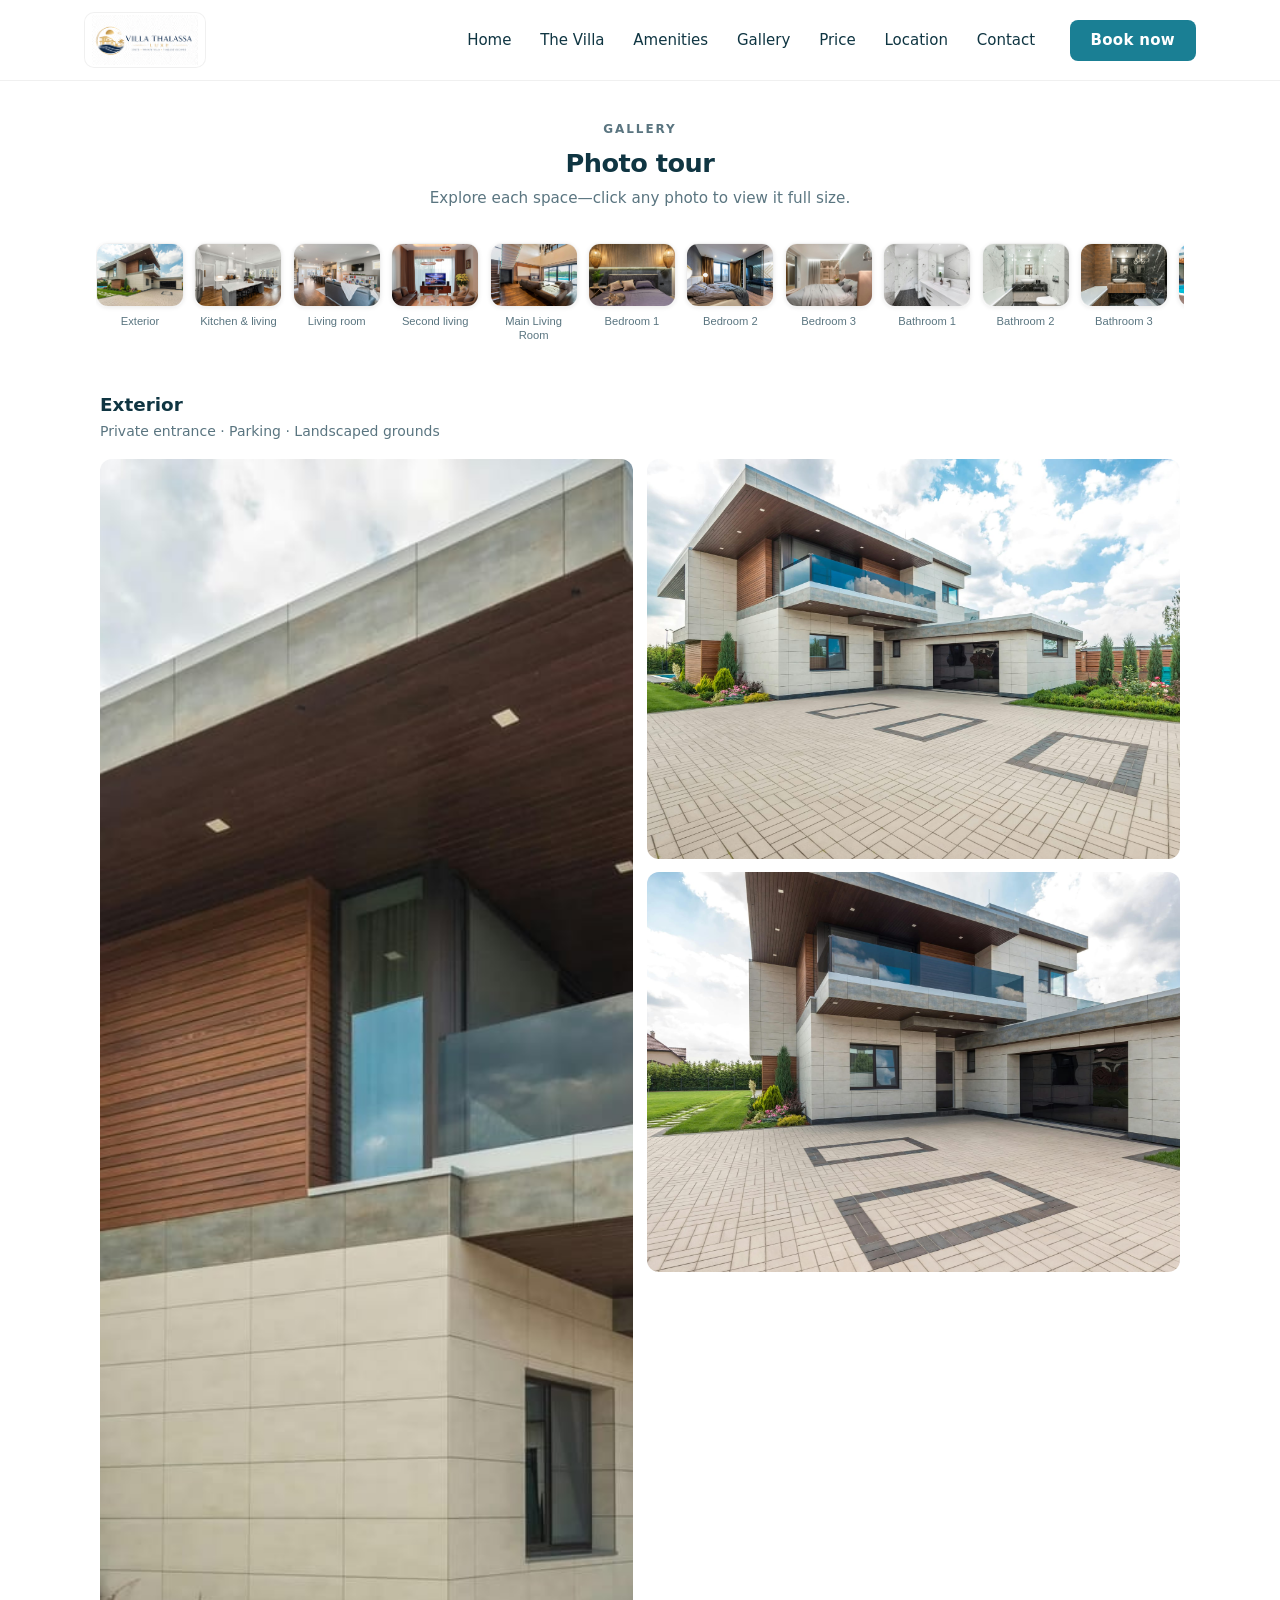
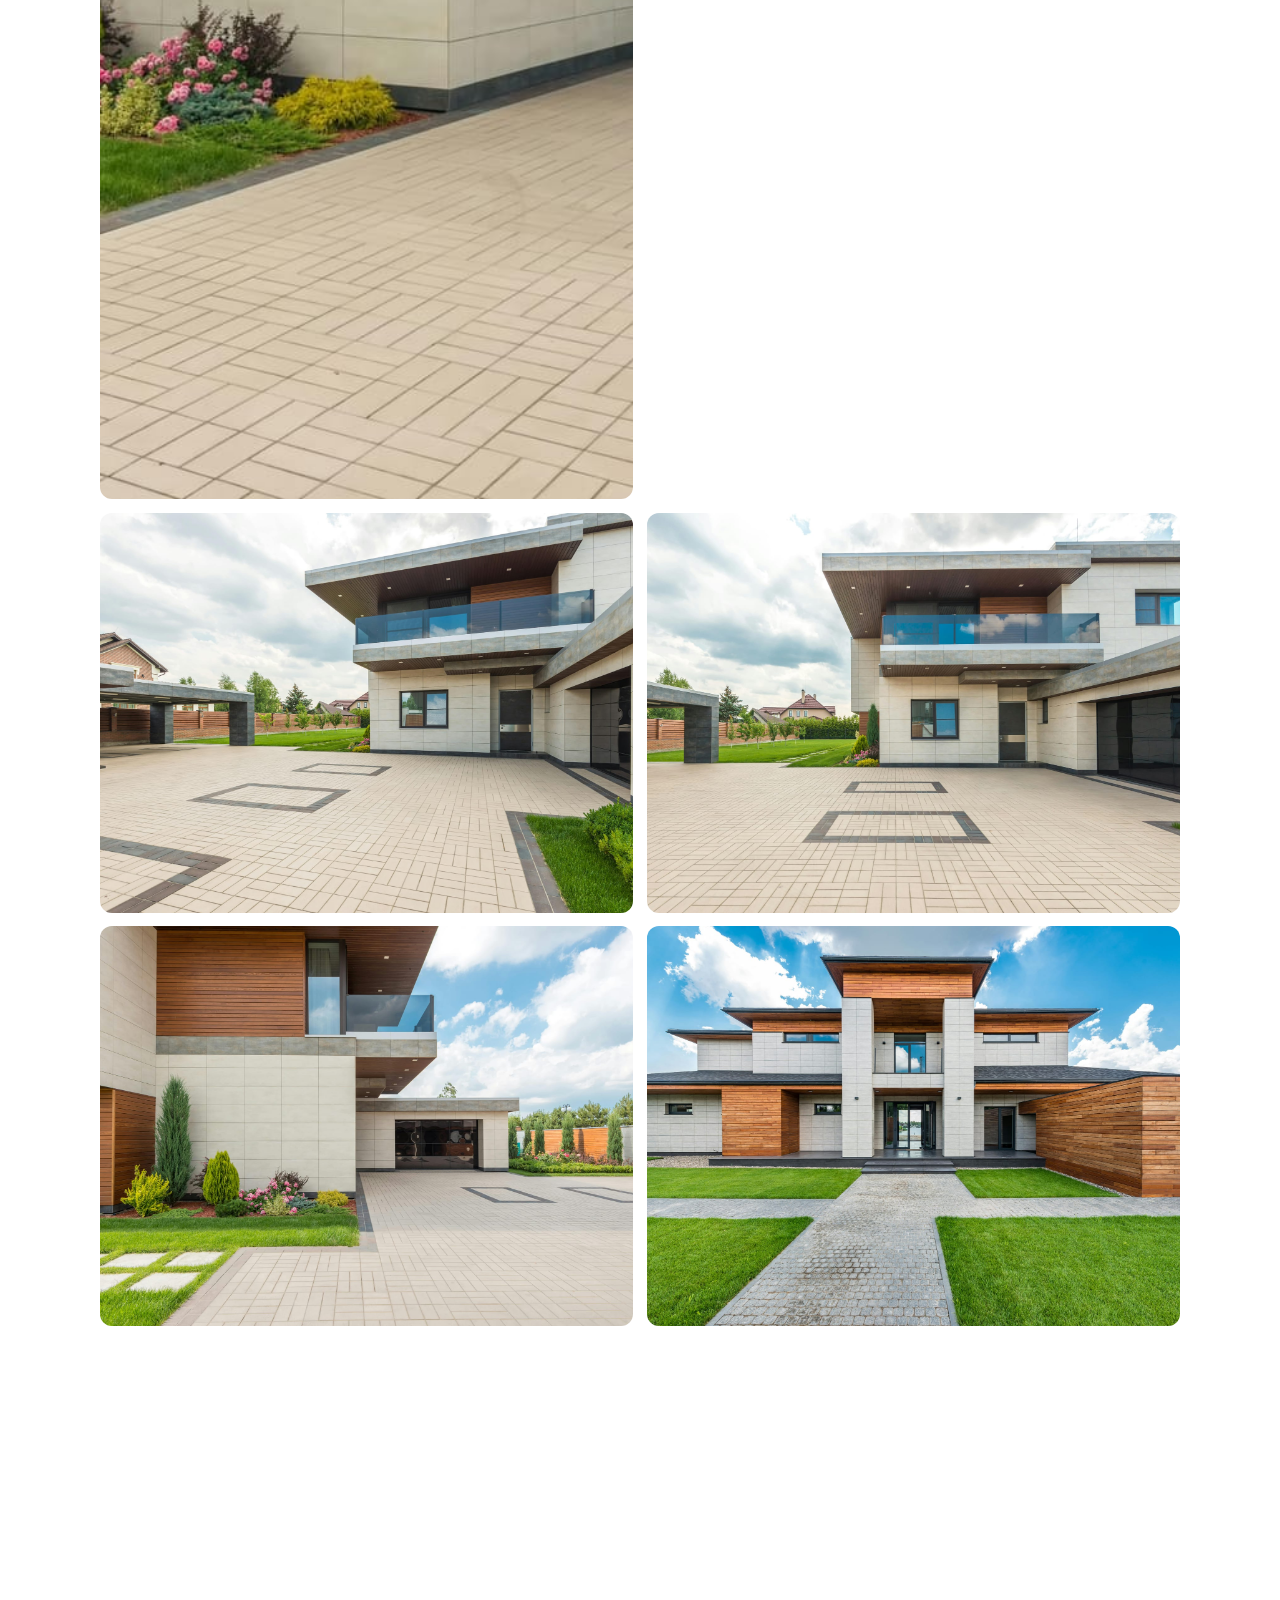
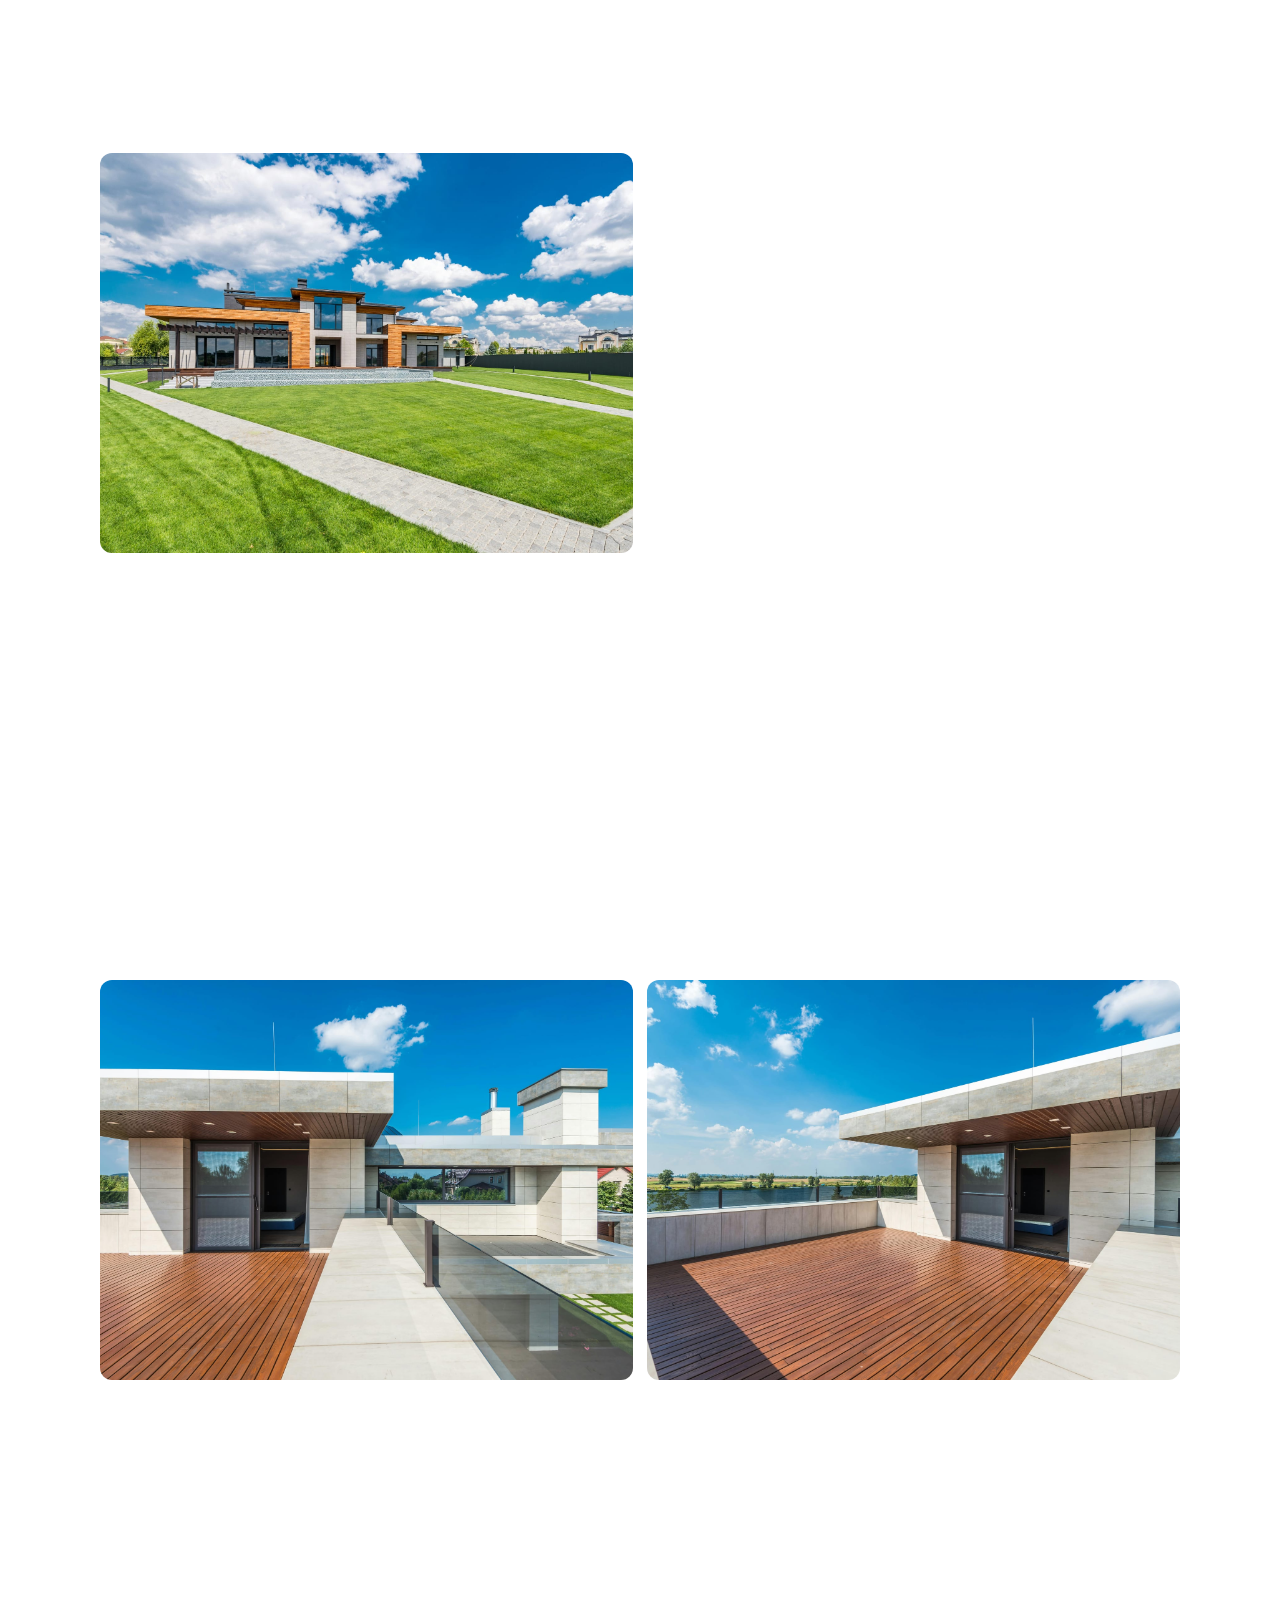
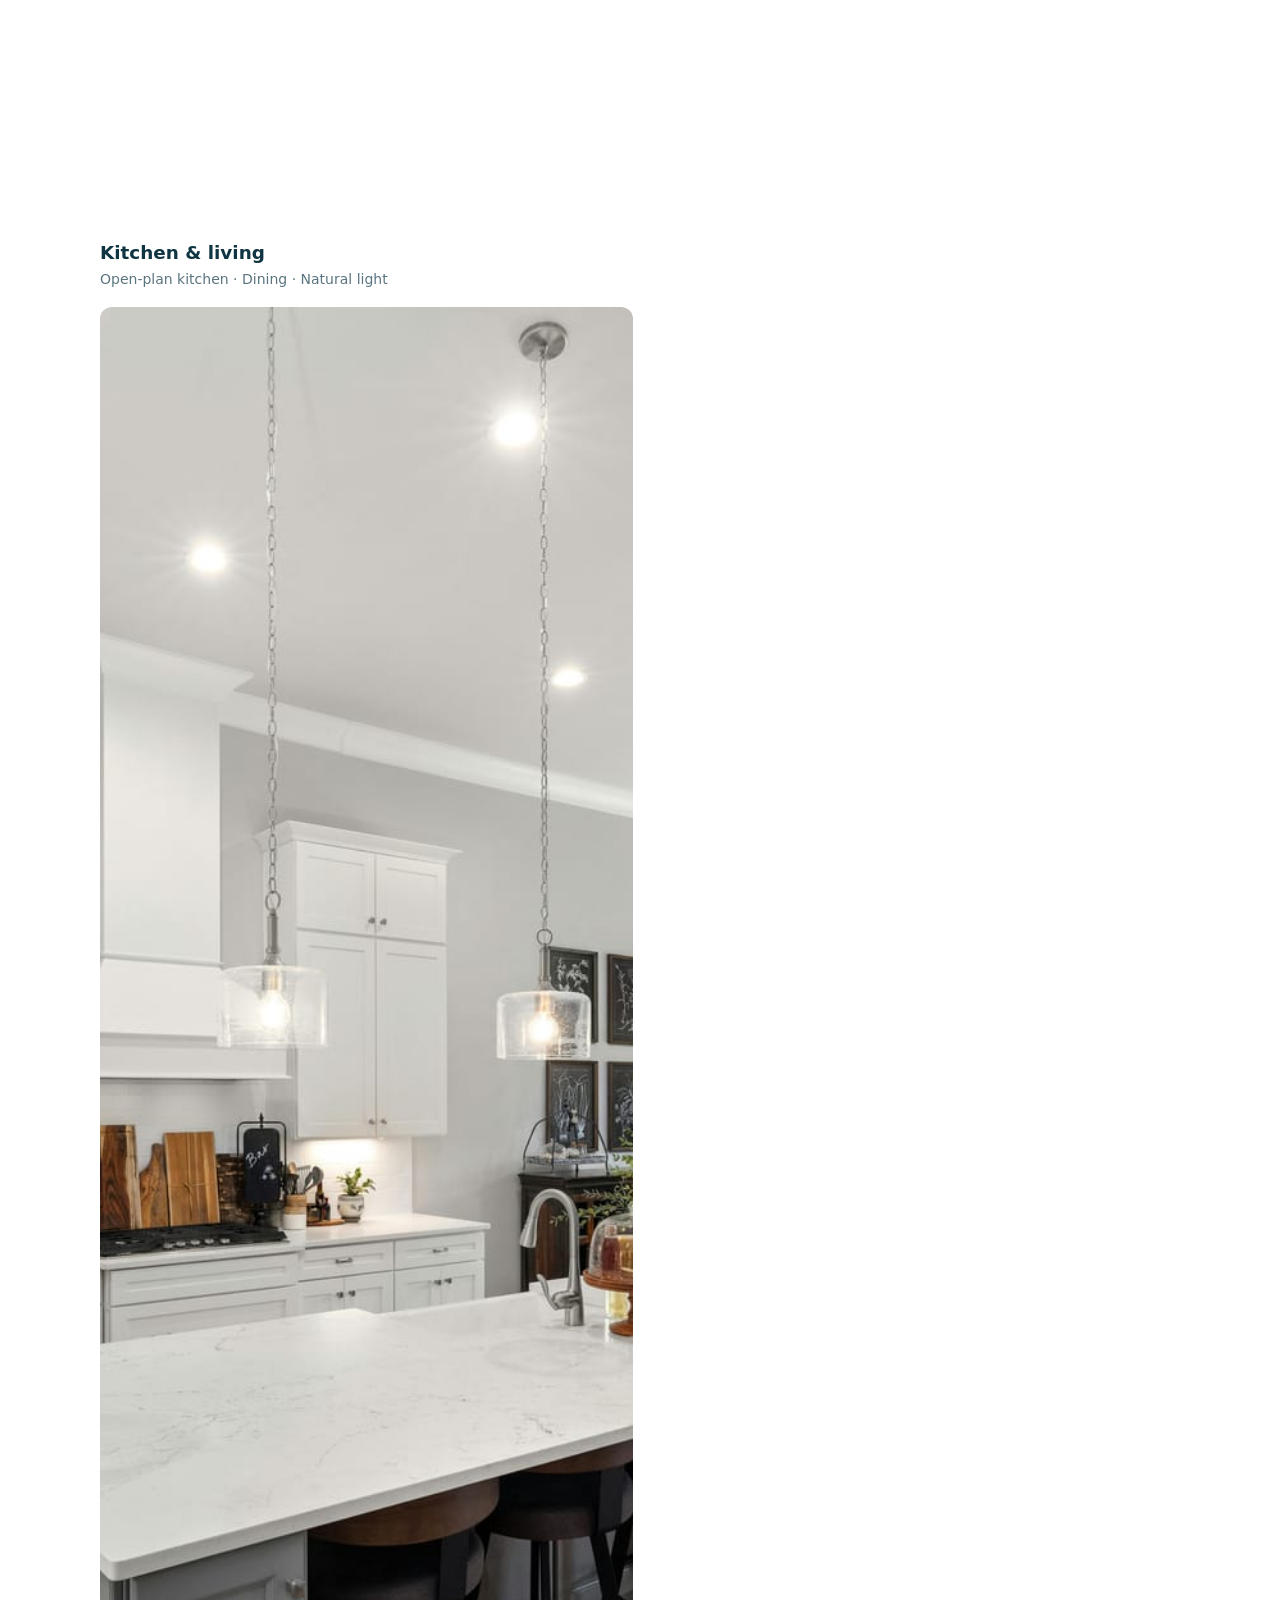
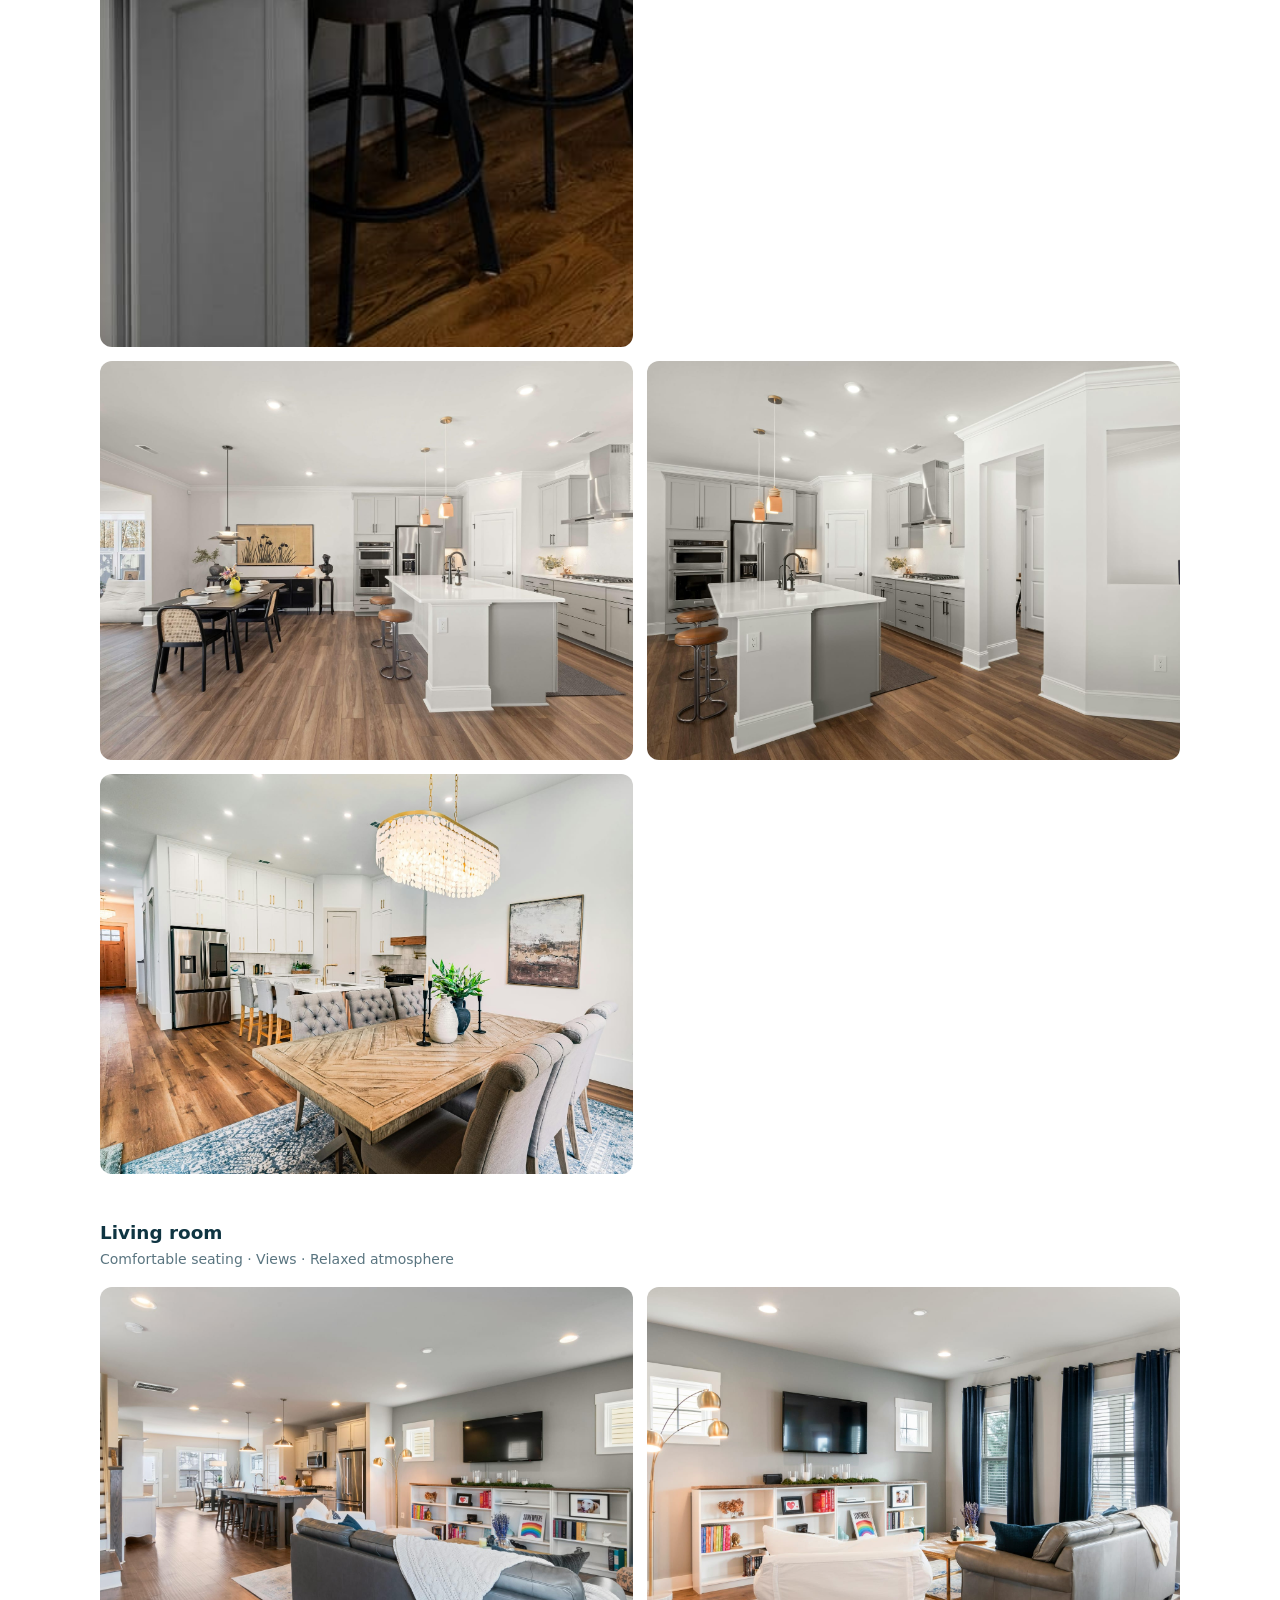
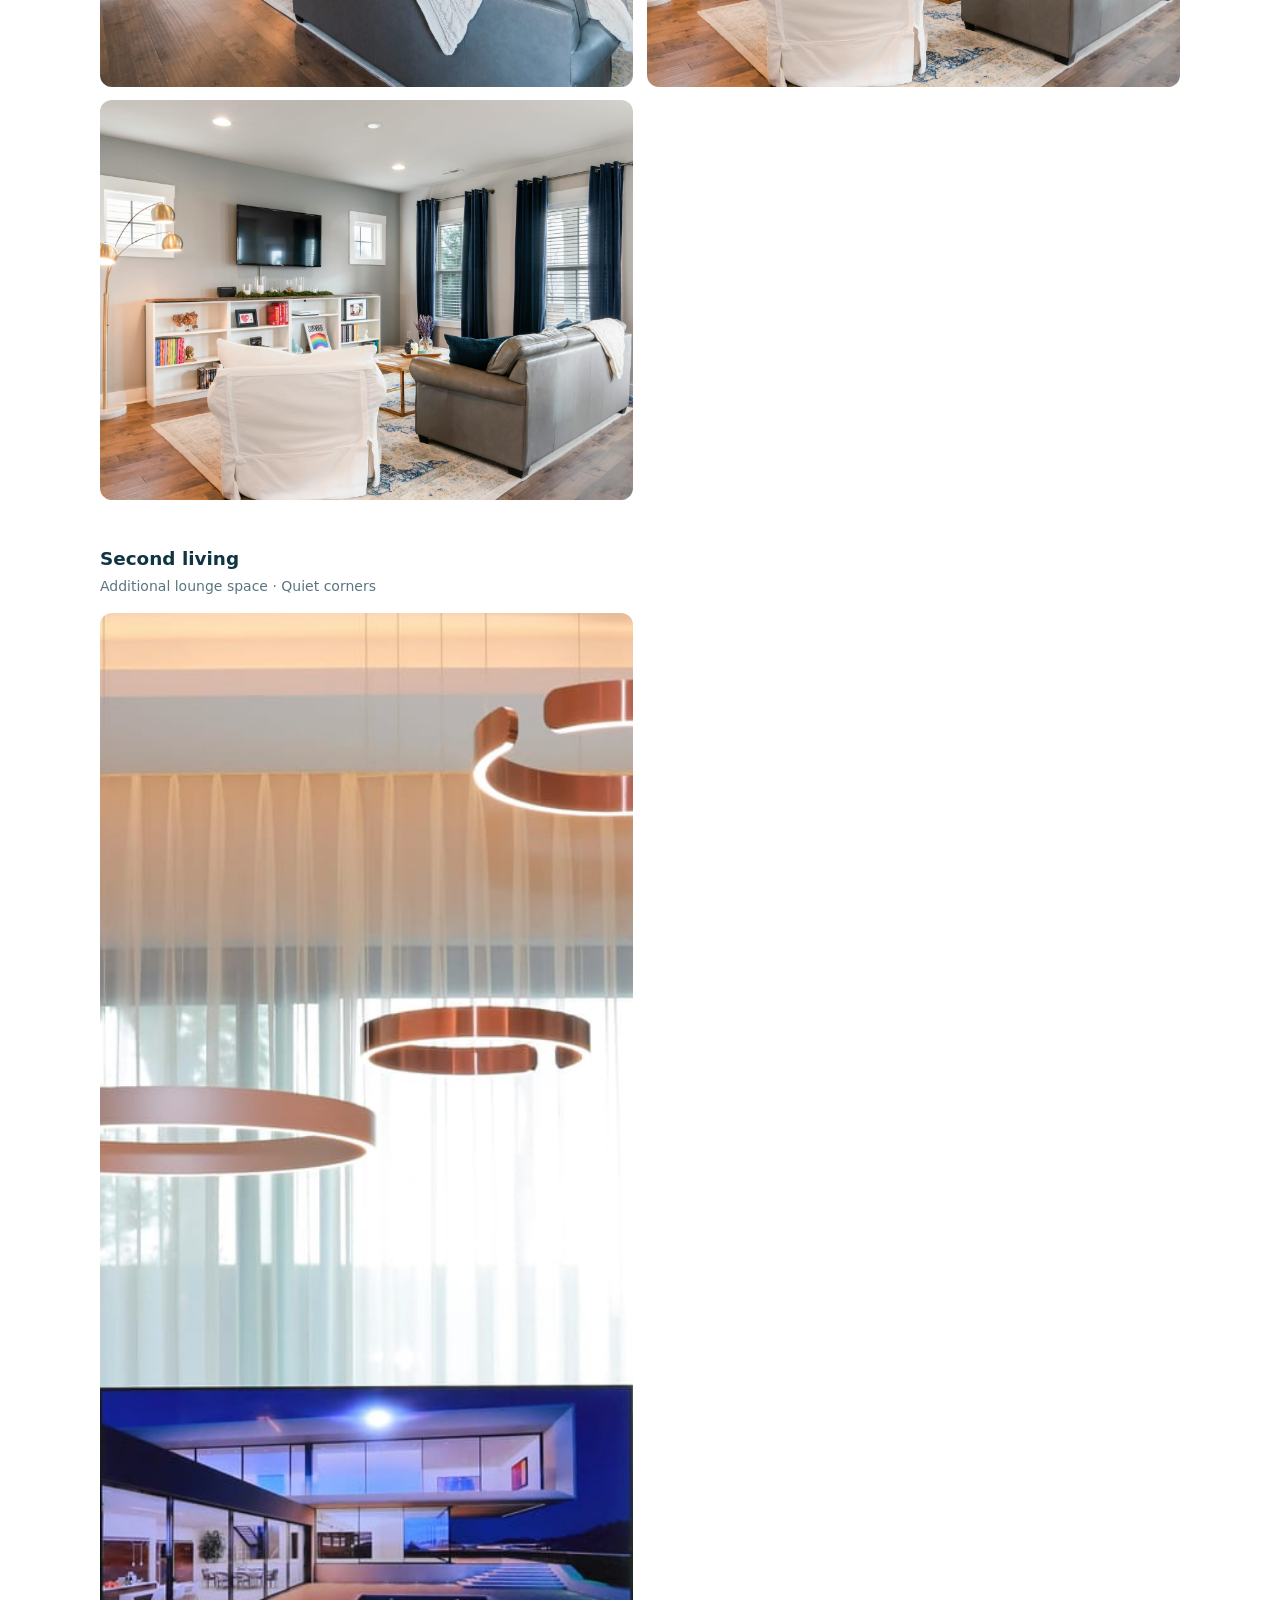
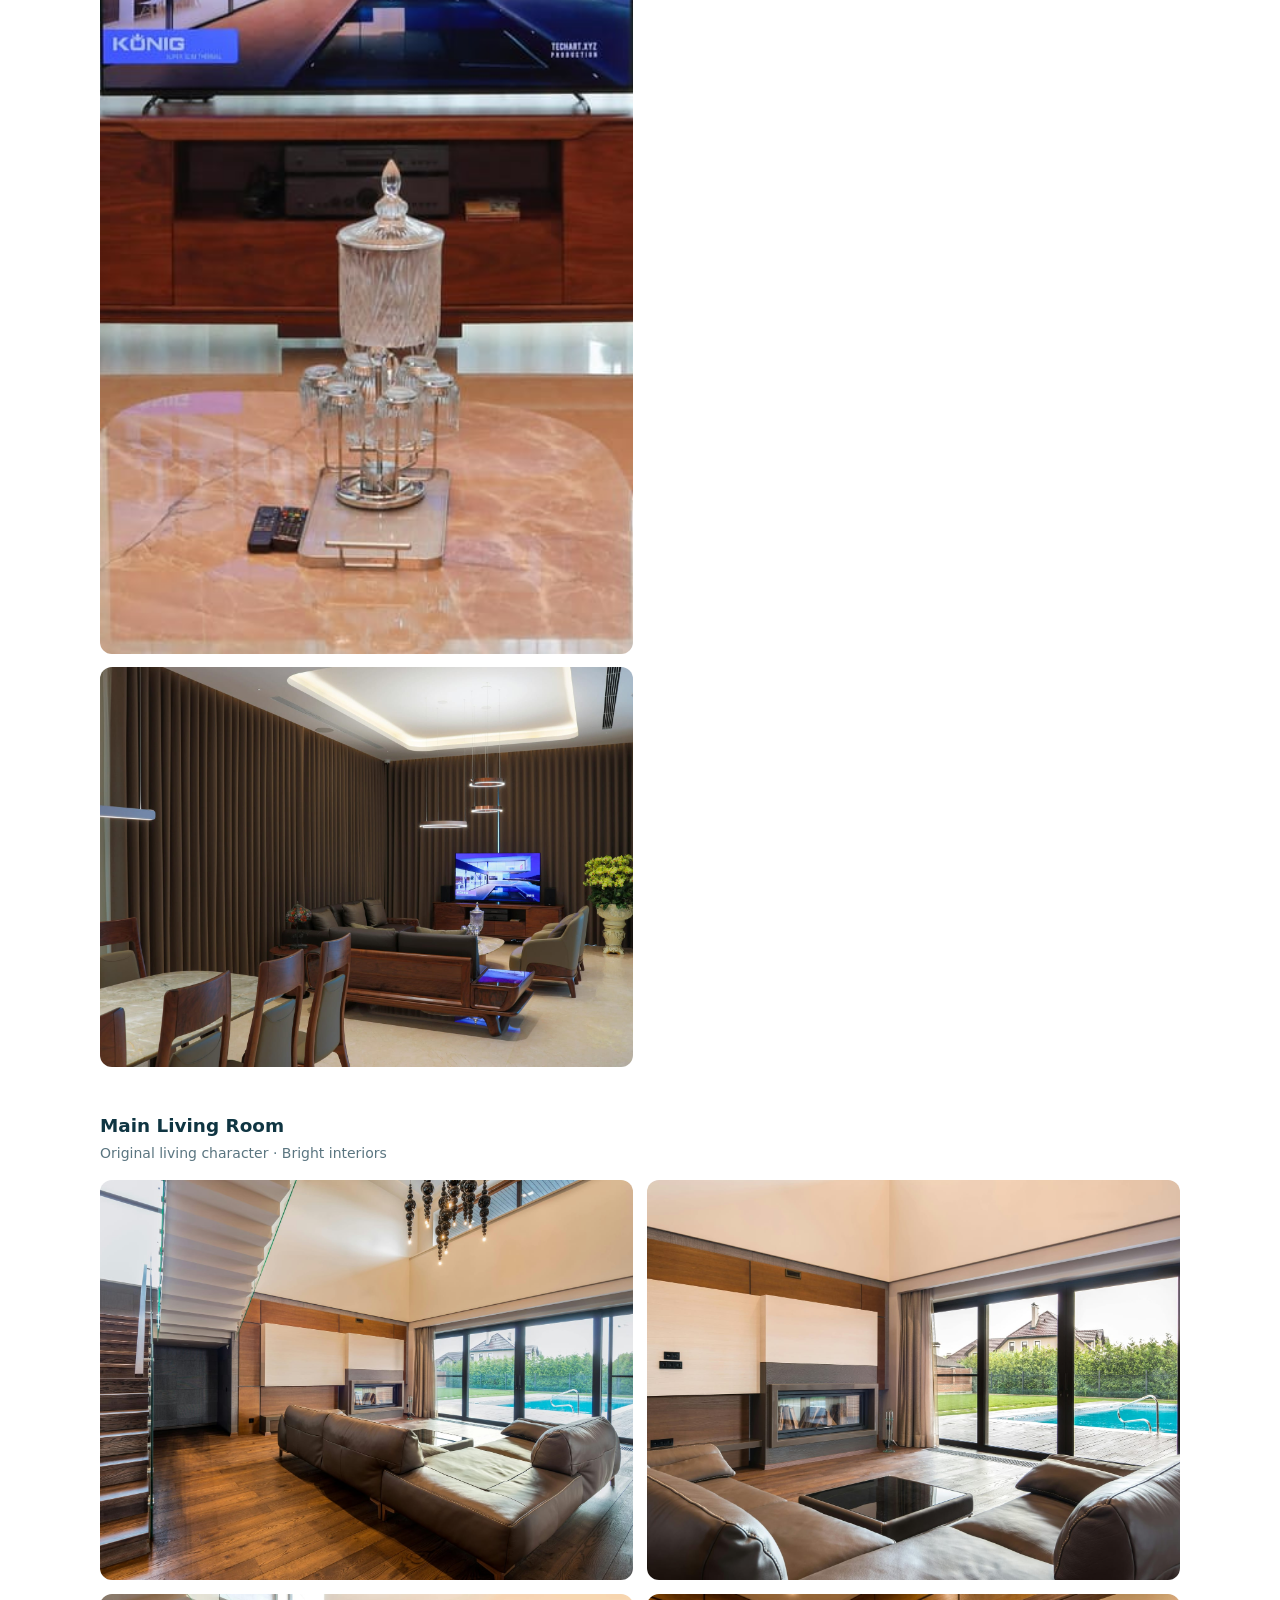
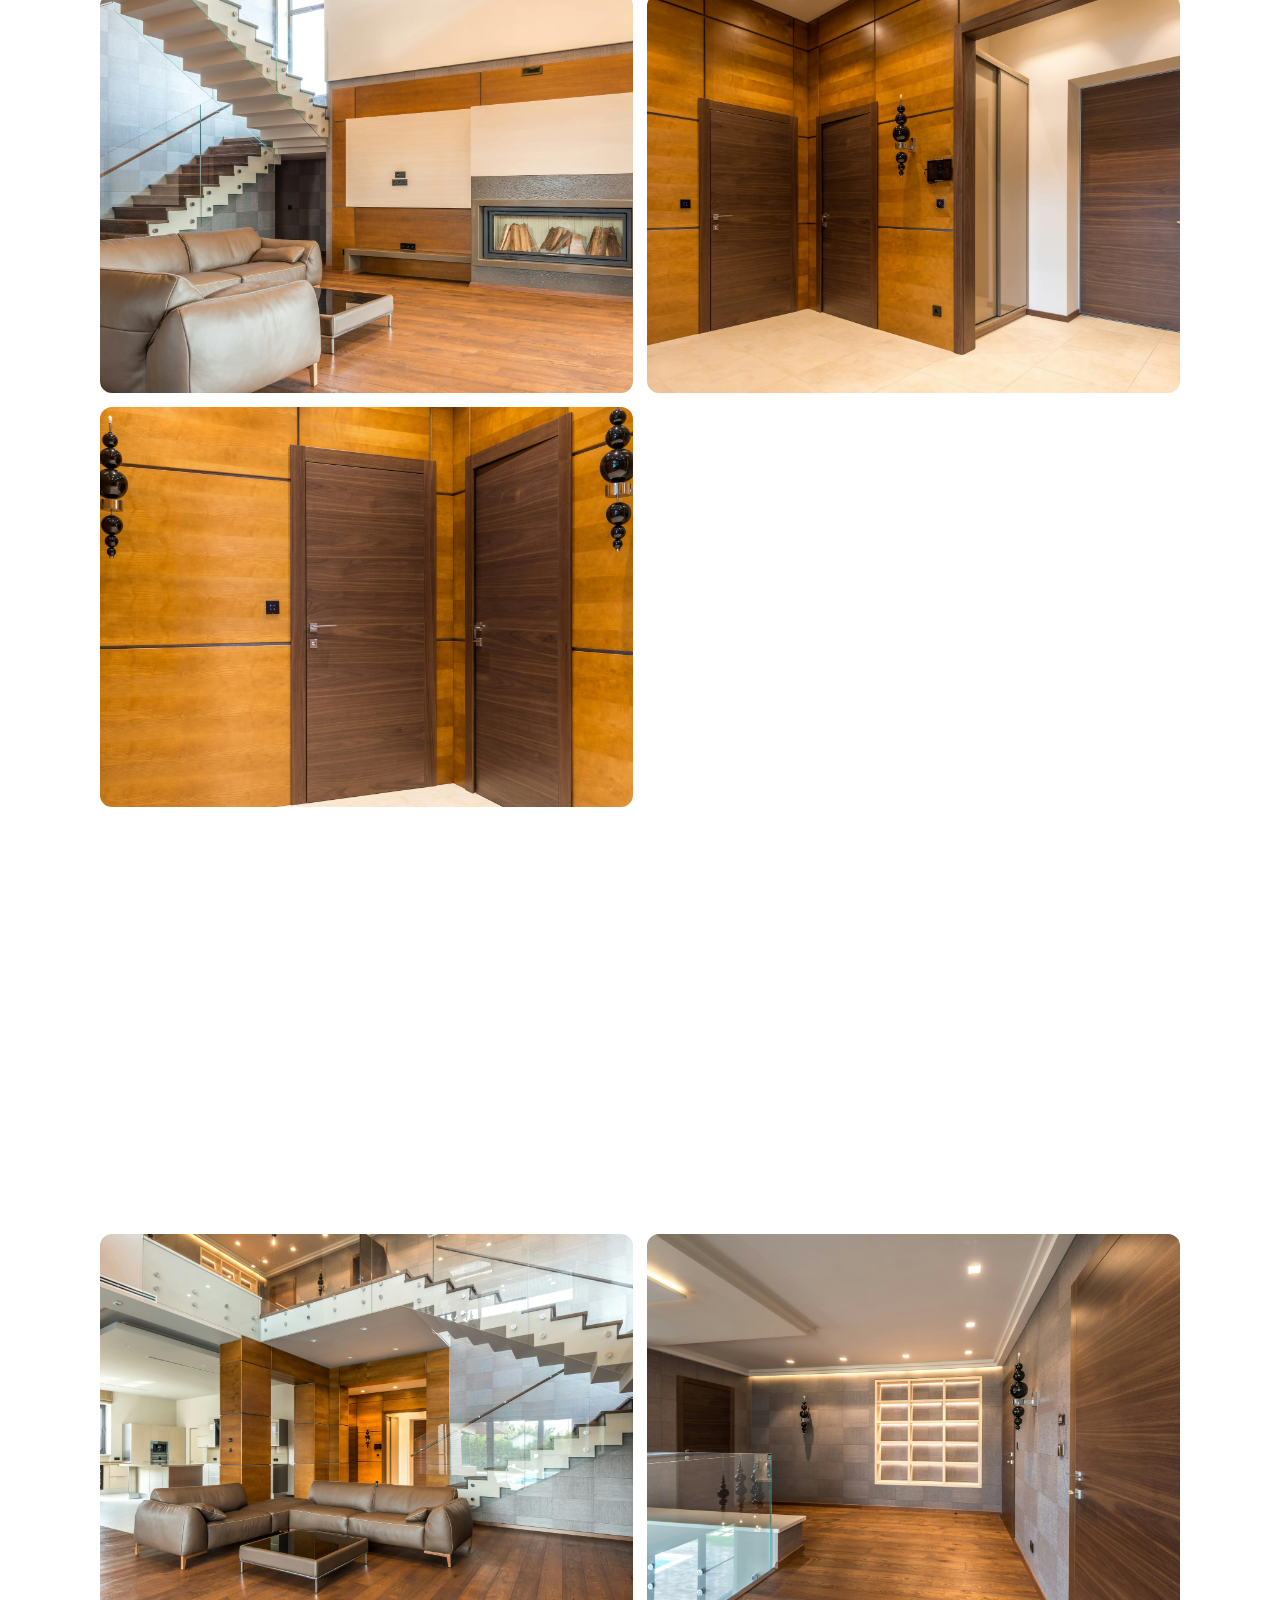
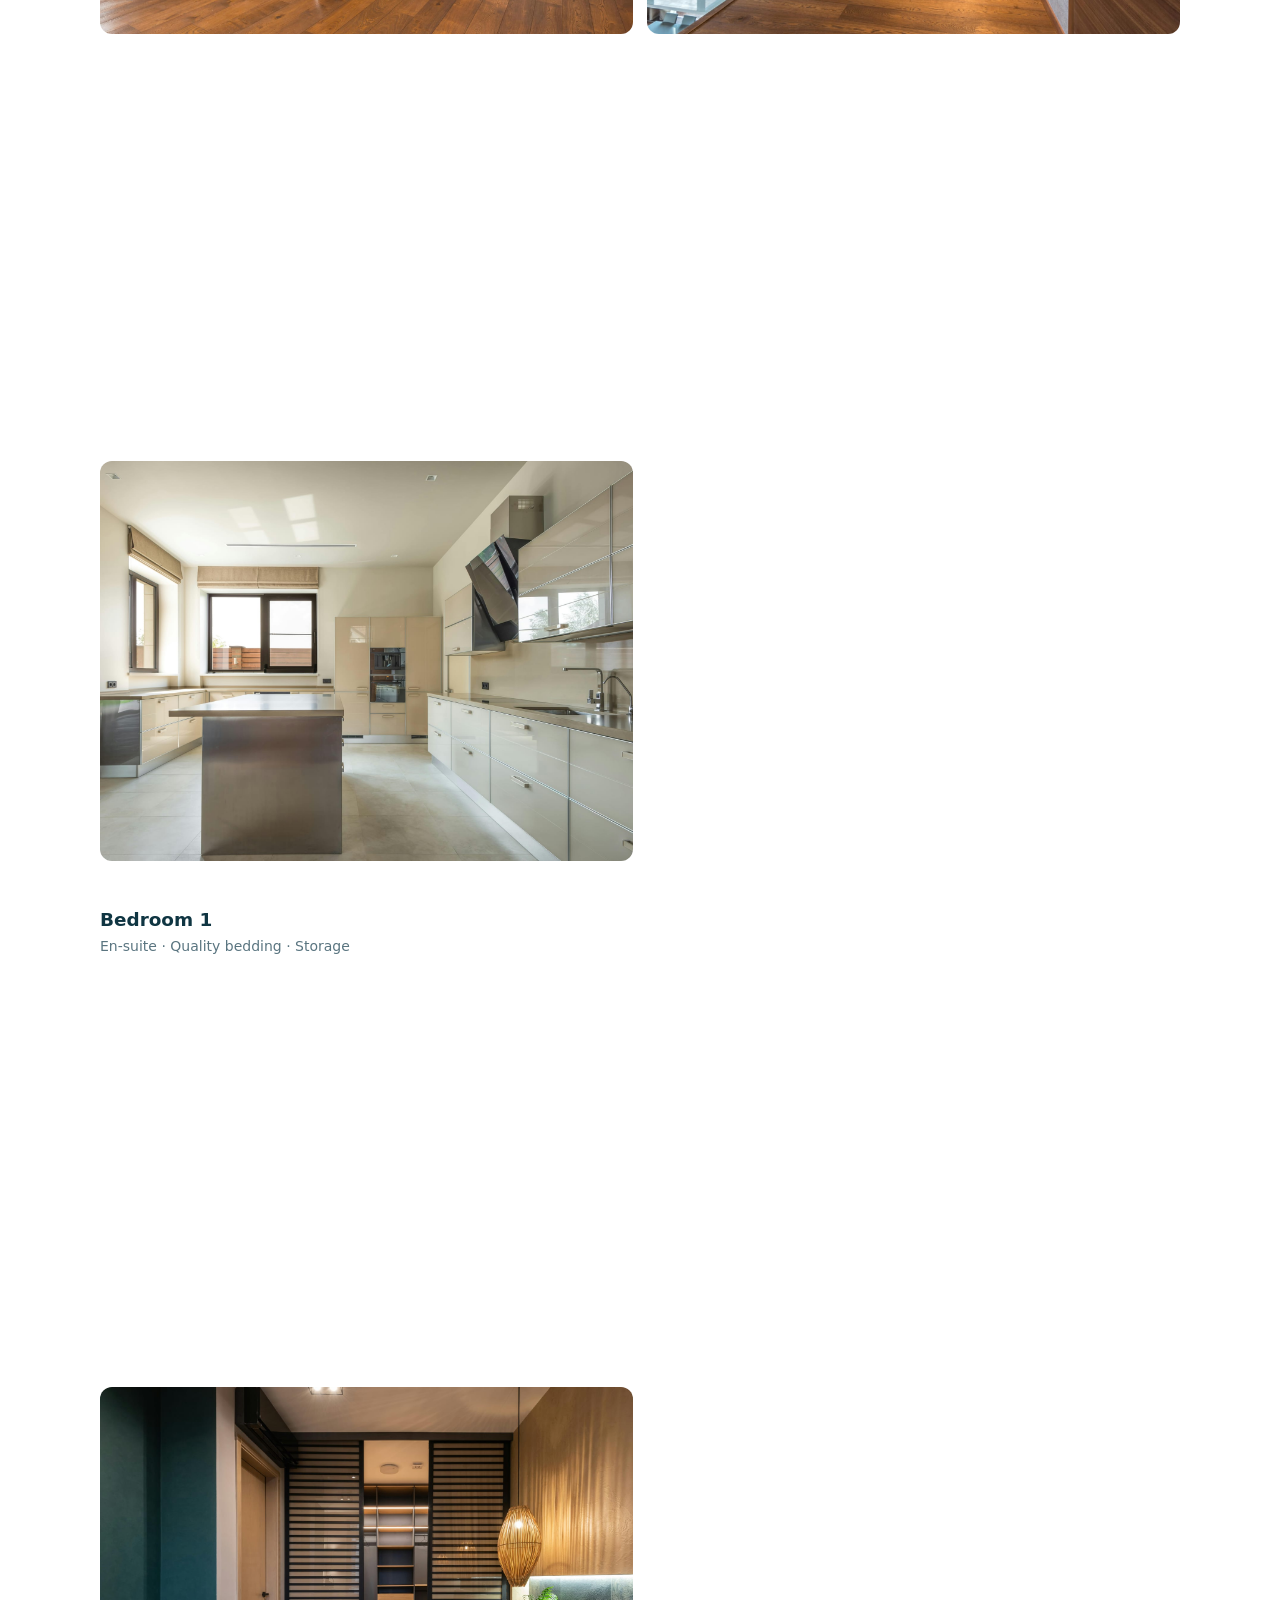
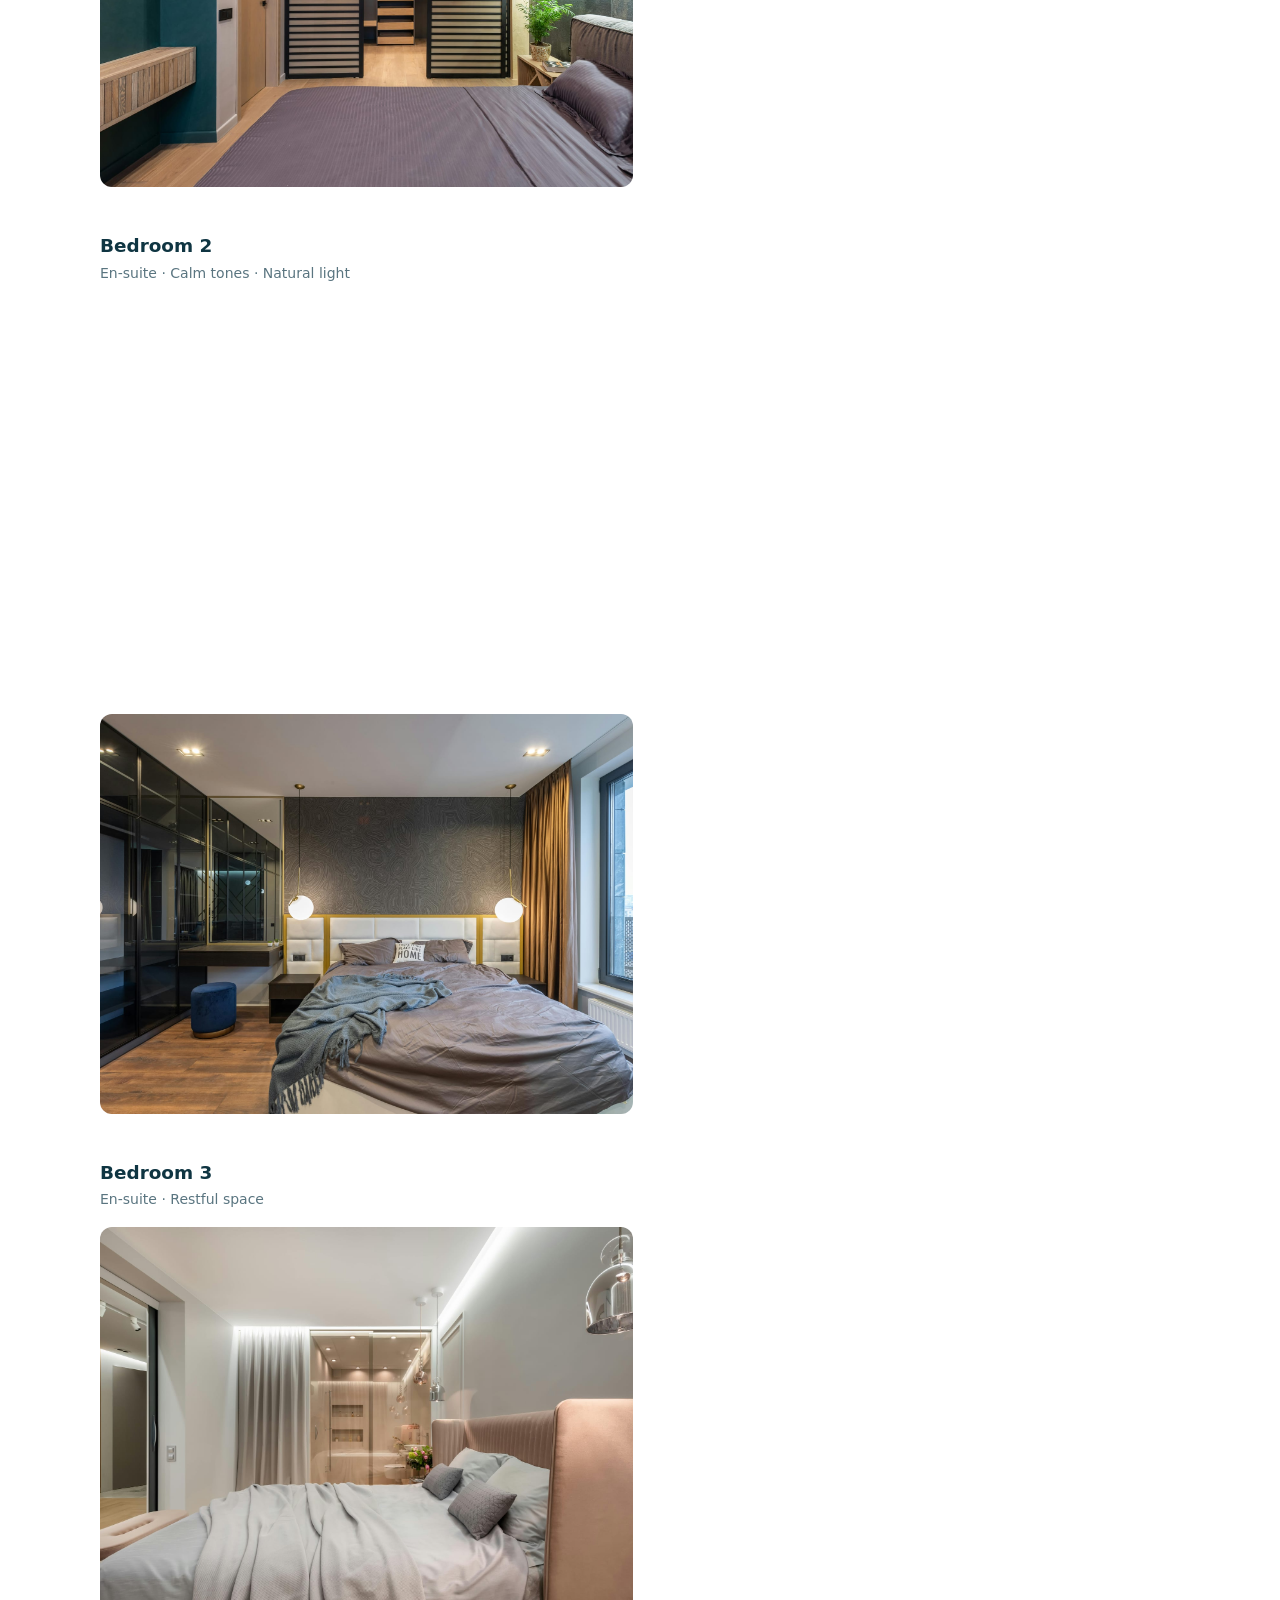
==== commit ae62c649: "Price page is optimized." ====
--- a/gallery.html
+++ b/gallery.html
@@ -3,6 +3,7 @@
   <head>
     <meta charset="UTF-8" />
     <meta name="viewport" content="width=device-width, initial-scale=1.0" />
+    <link rel="stylesheet" href="base.css" />
     <link rel="stylesheet" href="styles.css" />
     <link rel="preconnect" href="https://fonts.googleapis.com" />
     <link rel="preconnect" href="https://fonts.gstatic.com" crossorigin />
@@ -17,13 +18,15 @@
       <nav class="nav" id="nav" aria-label="Main navigation">
         <div class="nav__inner">
           <a href="index.html" class="nav__brand">
-            <img
-              src="./assets/images/logo2.png"
-              alt="Luxury Villa"
-              class="nav__logo"
-              width="160"
-              height="48"
-            />
+            <span class="nav__logo-wrap">
+              <img
+                src="./assets/images/logo.png"
+                alt="Luxury Villa"
+                class="nav__logo"
+                width="208"
+                height="62"
+              />
+            </span>
           </a>
 
           <button
@@ -42,17 +45,33 @@
           <div class="nav__panel" id="nav-menu">
             <ul class="nav__links">
               <li><a class="nav__link" href="index.html#hero">Home</a></li>
-              <li><a class="nav__link" href="index.html#the-villa">The Villa</a></li>
-              <li><a class="nav__link" href="index.html#amenities">Amenities</a></li>
-              <li><a class="nav__link" href="gallery.html" aria-current="page">Gallery</a></li>
+              <li>
+                <a class="nav__link" href="index.html#the-villa">The Villa</a>
+              </li>
+              <li>
+                <a class="nav__link" href="index.html#amenities">Amenities</a>
+              </li>
+              <li>
+                <a class="nav__link" href="gallery.html" aria-current="page"
+                  >Gallery</a
+                >
+              </li>
               <li><a class="nav__link" href="rates.html">Price</a></li>
-              <li><a class="nav__link" href="index.html#location">Location</a></li>
-              <li><a class="nav__link" href="index.html#contact">Contact</a></li>
+              <li>
+                <a class="nav__link" href="index.html#location">Location</a>
+              </li>
+              <li>
+                <a class="nav__link" href="index.html#contact">Contact</a>
+              </li>
             </ul>
-            <a class="nav__cta nav__cta--in-panel" href="index.html#contact">Book now</a>
+            <a class="nav__cta nav__cta--in-panel" href="index.html#contact"
+              >Book now</a
+            >
           </div>
 
-          <a class="nav__cta nav__cta--bar" href="index.html#contact">Book now</a>
+          <a class="nav__cta nav__cta--bar" href="index.html#contact"
+            >Book now</a
+          >
         </div>
       </nav>
     </header>
@@ -94,17 +113,43 @@
       aria-label="Photo viewer"
       hidden
     >
-      <div class="lightboxOverlay" data-gallery-lightbox-close tabindex="-1"></div>
+      <div
+        class="lightboxOverlay"
+        data-gallery-lightbox-close
+        tabindex="-1"
+      ></div>
       <div class="lightboxContent">
-        <button type="button" class="lightboxClose" id="lightboxClose" aria-label="Close">
+        <button
+          type="button"
+          class="lightboxClose"
+          id="lightboxClose"
+          aria-label="Close"
+        >
           <span aria-hidden="true">&times;</span>
         </button>
-        <img src="" alt="" class="lightboxImg" id="lightboxImg" width="1600" height="1200" />
+        <img
+          src=""
+          alt=""
+          class="lightboxImg"
+          id="lightboxImg"
+          width="1600"
+          height="1200"
+        />
         <div class="lightboxNav">
-          <button type="button" class="lightboxArrow lightboxPrev" id="lightboxPrev" aria-label="Previous photo">
+          <button
+            type="button"
+            class="lightboxArrow lightboxPrev"
+            id="lightboxPrev"
+            aria-label="Previous photo"
+          >
             &#8249;
           </button>
-          <button type="button" class="lightboxArrow lightboxNext" id="lightboxNext" aria-label="Next photo">
+          <button
+            type="button"
+            class="lightboxArrow lightboxNext"
+            id="lightboxNext"
+            aria-label="Next photo"
+          >
             &#8250;
           </button>
         </div>
--- a/base.css
+++ b/base.css
@@ -0,0 +1,175 @@
+/* ─── Luxury sea · light theme (tokens) ───────────────────── */
+
+:root {
+  /* Surfaces */
+  --color-bg: #f2f8fa;
+  --color-bg-soft: #e6f1f4;
+  --color-bg-deep: #d8e8ee;
+  --color-surface: #ffffff;
+
+  /* Type */
+  --color-text: #0f3542;
+  --color-text-muted: #5a7580;
+
+  /* Brand accent — ocean teal */
+  --color-accent: #1a7f94;
+  --color-accent-hover: #136a7d;
+  --color-accent-soft: #6a9dad;
+  --color-accent-light: #2a9eb8;
+
+  --color-accent-rgb: 26, 127, 148;
+  --color-accent-hover-rgb: 19, 106, 125;
+  /* Deep accent for gradients / focus */
+  --color-accent-deep-rgb: 12, 72, 86;
+
+  /* Cool ink for scrims & shadows */
+  --color-ink-rgb: 12, 48, 58;
+  --color-ink-deep-rgb: 6, 28, 36;
+
+  /* Hero & photography copy */
+  --color-hero-fg: #f0f8fa;
+  --color-hero-fg-soft: rgba(240, 248, 250, 0.92);
+
+  /* Text / buttons on dark photo overlays */
+  --color-on-dark: #ffffff;
+  --color-pearl: #f2fafb;
+  --color-pearl-soft: rgba(242, 250, 251, 0.78);
+
+  /* Pricing & gift cards (cool sand, not bronze) */
+  --color-card-heading: #0f3542;
+  --color-card-ink-rgb: 15, 53, 66;
+  --color-card-highlight-rgb: 26, 127, 148;
+
+  /* Section accents */
+  --color-wedge: #d0e4ea;
+  --color-wedge-warm: #c8dce4;
+
+  /* UI */
+  --color-border-subtle: rgba(var(--color-accent-rgb), 0.12);
+  --color-danger: #9b3333;
+  --color-danger-muted: #7a2e2e;
+
+  /* “Light pill” CTA on dark backgrounds */
+  --color-inverse-btn-bg: #e3f4f8;
+  --color-inverse-btn-bg-hover: #cfeaf0;
+  --color-inverse-btn-text: #0a2e38;
+  --color-inverse-btn-border: rgba(255, 255, 255, 0.4);
+
+  /* Primary buttons — shared geometry */
+  --btn-radius: 8px;
+  --btn-pad-y: 0.75rem;
+  --btn-pad-x: 1.5rem;
+  --btn-min-height: 2.85rem;
+  --btn-font-size: 0.9375rem;
+  --btn-font-weight: 600;
+  --btn-letter-spacing: 0.02em;
+
+  /* Nav bar CTA — slightly tighter */
+  --btn-nav-pad-y: 0.65rem;
+  --btn-nav-pad-x: 1.25rem;
+  --btn-nav-min-height: 2.5rem;
+}
+
+/* ─── Unified primary buttons ─────────────────────────────── */
+
+.nav__cta,
+.hero__cta--primary,
+.gallery-teaser__cta,
+.contact__submit,
+.seasons__book-btn,
+.gift__buy-btn,
+.rates-cta__btn {
+  border-radius: var(--btn-radius);
+  font-size: var(--btn-font-size);
+  font-weight: var(--btn-font-weight);
+  letter-spacing: var(--btn-letter-spacing);
+  text-transform: none;
+  text-decoration: none;
+  cursor: pointer;
+  border: 1px solid transparent;
+  box-shadow: none;
+  transition:
+    background 0.2s ease,
+    color 0.2s ease,
+    border-color 0.2s ease,
+    box-shadow 0.2s ease,
+    transform 0.2s ease;
+}
+
+.nav__cta,
+.hero__cta--primary,
+.gallery-teaser__cta,
+.contact__submit,
+.seasons__book-btn,
+.gift__buy-btn {
+  display: inline-flex;
+  align-items: center;
+  justify-content: center;
+  min-height: var(--btn-min-height);
+  padding: var(--btn-pad-y) var(--btn-pad-x);
+  color: var(--color-on-dark);
+  background: var(--color-accent);
+}
+
+.rates-cta__btn {
+  display: inline-flex;
+  align-items: center;
+  justify-content: center;
+  min-height: var(--btn-min-height);
+  padding: var(--btn-pad-y) var(--btn-pad-x);
+}
+
+.rates-cta__btn:not(.rates-cta__btn--on-dark) {
+  color: var(--color-on-dark);
+  background: var(--color-accent);
+}
+
+.nav__cta:hover,
+.hero__cta--primary:hover,
+.gallery-teaser__cta:hover,
+.contact__submit:hover,
+.seasons__book-btn:hover,
+.gift__buy-btn:hover,
+.rates-cta__btn:not(.rates-cta__btn--on-dark):hover {
+  background: var(--color-accent-hover);
+  color: var(--color-on-dark);
+}
+
+.nav__cta:focus-visible,
+.hero__cta--primary:focus-visible,
+.gallery-teaser__cta:focus-visible,
+.contact__submit:focus-visible,
+.seasons__book-btn:focus-visible,
+.gift__buy-btn:focus-visible,
+.rates-cta__btn:focus-visible {
+  outline: 2px solid var(--color-accent);
+  outline-offset: 3px;
+}
+
+.nav__cta {
+  min-height: var(--btn-nav-min-height);
+  padding: var(--btn-nav-pad-y) var(--btn-nav-pad-x);
+}
+
+.hero__cta--primary:focus-visible {
+  outline-color: var(--color-on-dark);
+}
+
+.rates-cta__btn--on-dark {
+  background: var(--color-inverse-btn-bg);
+  color: var(--color-inverse-btn-text);
+  border-color: var(--color-inverse-btn-border);
+}
+
+.rates-cta__btn--on-dark:hover {
+  background: var(--color-inverse-btn-bg-hover);
+  color: var(--color-inverse-btn-text);
+}
+
+.rates-cta__btn--on-dark:focus-visible {
+  outline-color: var(--color-pearl);
+}
+
+.contact__submit {
+  font: inherit;
+}
--- a/styles.css
+++ b/styles.css
@@ -1,15 +1,14 @@
 :root {
-  --color-bg: #f5f3ef;
-  --color-surface: #ffffff;
-  --color-text: #1c1c1c;
-  --color-text-muted: #5c5c5c;
-  --color-accent: #2c4a3e;
-  --color-accent-hover: #1f362c;
-  --nav-height: 4.25rem;
-  --font-sans: system-ui, "Segoe UI", Roboto, "Helvetica Neue", Arial, sans-serif;
+  --nav-height: 4.5rem;
+  --nav-logo-h: 3.125rem;
+  --nav-logo-max-w: 13rem;
+  --font-sans:
+    system-ui, "Segoe UI", Roboto, "Helvetica Neue", Arial, sans-serif;
   --font-display: "Cormorant Garamond", Georgia, "Times New Roman", serif;
   --hero-min-h: clamp(22rem, 78vh, 44rem);
   --hero-transition: 1.1s cubic-bezier(0.4, 0, 0.2, 1);
+  --hero-zoom-start: 2.14;
+  --hero-zoom-duration: 6s;
 }
 
 html {
@@ -55,19 +54,35 @@
 }
 
 .nav__brand {
-  display: flex;
+  display: inline-flex;
   align-items: center;
+  align-self: stretch;
   flex-shrink: 0;
   text-decoration: none;
   color: inherit;
+  order: 0;
+}
+
+/* Frames raster logos so off-white PNG matting matches the bar */
+.nav__logo-wrap {
+  display: inline-flex;
+  align-items: center;
+  justify-content: flex-start;
+  line-height: 0;
+  padding: 0.2rem 0.5rem;
+  background: var(--color-surface);
+  border-radius: 10px;
+  box-shadow: inset 0 0 0 1px rgba(0, 0, 0, 0.06);
 }
 
 .nav__logo {
   display: block;
-  height: 2.5rem;
+  height: var(--nav-logo-h);
   width: auto;
-  max-width: 10rem;
+  max-width: var(--nav-logo-max-w);
   object-fit: contain;
+  object-position: left center;
+  filter: contrast(1.07);
 }
 
 .nav__toggle {
@@ -102,7 +117,9 @@
   margin: 0 auto;
   background: var(--color-text);
   border-radius: 1px;
-  transition: transform 0.2s ease, opacity 0.2s ease;
+  transition:
+    transform 0.2s ease,
+    opacity 0.2s ease;
 }
 
 .nav-open .nav__toggle-bar:nth-child(1) {
@@ -128,7 +145,10 @@
   visibility: hidden;
   opacity: 0;
   transform: translateY(-0.5rem);
-  transition: opacity 0.2s ease, visibility 0.2s ease, transform 0.2s ease;
+  transition:
+    opacity 0.2s ease,
+    visibility 0.2s ease,
+    transform 0.2s ease;
   overflow-y: auto;
   box-shadow: 0 12px 24px rgba(0, 0, 0, 0.08);
 }
@@ -160,7 +180,7 @@
 
 .nav__link:hover {
   color: var(--color-accent);
-  background: rgba(44, 74, 62, 0.06);
+  background: rgba(var(--color-accent-rgb), 0.08);
 }
 
 .nav__link:focus-visible {
@@ -169,30 +189,7 @@
 }
 
 .nav__cta {
-  display: inline-flex;
-  align-items: center;
-  justify-content: center;
-  padding: 0.65rem 1.25rem;
-  font-size: 0.9375rem;
-  font-weight: 600;
-  text-decoration: none;
-  color: #fff;
-  background: var(--color-accent);
-  border: none;
-  border-radius: 6px;
-  cursor: pointer;
-  transition: background 0.2s ease;
   white-space: nowrap;
-}
-
-.nav__cta:hover {
-  background: var(--color-accent-hover);
-  color: #fff;
-}
-
-.nav__cta:focus-visible {
-  outline: 2px solid var(--color-accent-hover);
-  outline-offset: 3px;
 }
 
 /* Mobile: compact Book now in bar; duplicate in panel at bottom */
@@ -209,10 +206,6 @@
 
 .nav__toggle {
   order: 3;
-}
-
-.nav__brand {
-  order: 0;
 }
 
 .nav__panel {
@@ -278,7 +271,7 @@
 .hero-slider {
   position: relative;
   min-height: var(--hero-min-h);
-  color: #f8f6f2;
+  color: var(--color-hero-fg);
 }
 
 .hero-slider__viewport {
@@ -315,8 +308,8 @@
   height: 100%;
   object-fit: cover;
   object-position: center;
-  transform: scale(1.04);
-  transition: transform 8s ease-out;
+  transform: scale(var(--hero-zoom-start));
+  transition: transform var(--hero-zoom-duration) ease-out;
 }
 
 .hero-slide.is-active img {
@@ -330,9 +323,9 @@
   pointer-events: none;
   background: linear-gradient(
     180deg,
-    rgba(12, 18, 16, 0.35) 0%,
-    rgba(12, 18, 16, 0.2) 38%,
-    rgba(12, 18, 16, 0.65) 100%
+    rgba(var(--color-ink-rgb), 0.38) 0%,
+    rgba(var(--color-ink-rgb), 0.22) 38%,
+    rgba(var(--color-ink-deep-rgb), 0.68) 100%
   );
 }
 
@@ -357,7 +350,7 @@
   font-weight: 600;
   letter-spacing: 0.16em;
   text-transform: uppercase;
-  color: rgba(248, 246, 242, 0.92);
+  color: var(--color-hero-fg-soft);
 }
 
 .hero__title {
@@ -374,7 +367,7 @@
   font-family: var(--font-sans);
   font-size: clamp(1rem, 2.2vw, 1.125rem);
   line-height: 1.55;
-  color: rgba(248, 246, 242, 0.92);
+  color: var(--color-hero-fg-soft);
   max-width: 32rem;
 }
 
@@ -388,12 +381,9 @@
   display: inline-flex;
   align-items: center;
   justify-content: center;
-  padding: 0.75rem 1.35rem;
   font-family: var(--font-sans);
-  font-size: 0.9375rem;
-  font-weight: 600;
   text-decoration: none;
-  border-radius: 6px;
+  border-radius: var(--btn-radius);
   transition:
     background 0.2s ease,
     color 0.2s ease,
@@ -401,24 +391,10 @@
     transform 0.2s ease;
 }
 
-.hero__cta--primary {
-  color: #fff;
-  background: var(--color-accent);
-  border: 1px solid transparent;
-}
-
-.hero__cta--primary:hover {
-  background: var(--color-accent-hover);
-  color: #fff;
-}
-
-.hero__cta--primary:focus-visible {
-  outline: 2px solid #fff;
-  outline-offset: 3px;
-}
-
 .hero__cta--ghost {
-  color: #fff;
+  padding: var(--btn-pad-y) var(--btn-pad-x);
+  min-height: var(--btn-min-height);
+  color: var(--color-on-dark);
   background: rgba(255, 255, 255, 0.12);
   border: 1px solid rgba(255, 255, 255, 0.45);
   backdrop-filter: blur(6px);
@@ -427,11 +403,11 @@
 .hero__cta--ghost:hover {
   background: rgba(255, 255, 255, 0.22);
   border-color: rgba(255, 255, 255, 0.65);
-  color: #fff;
+  color: var(--color-on-dark);
 }
 
 .hero__cta--ghost:focus-visible {
-  outline: 2px solid #fff;
+  outline: 2px solid var(--color-on-dark);
   outline-offset: 3px;
 }
 
@@ -444,59 +420,67 @@
 
 .hero-slider__arrow {
   position: absolute;
-  top: 50%;
-  transform: translateY(-50%);
+  top: clamp(5.25rem, 20vh, 9rem);
+  bottom: auto;
+  transform: none;
   pointer-events: auto;
-  width: 2.75rem;
-  height: 2.75rem;
+  width: 2.5rem;
+  height: 2.5rem;
+  min-width: 44px;
+  min-height: 44px;
   display: flex;
   align-items: center;
   justify-content: center;
   padding: 0;
-  border: 1px solid rgba(255, 255, 255, 0.35);
+  border: 1px solid rgba(255, 255, 255, 0.42);
   border-radius: 50%;
-  background: rgba(12, 18, 16, 0.35);
+  background: rgba(var(--color-ink-deep-rgb), 0.35);
+  color: rgba(255, 255, 255, 0.95);
+  cursor: pointer;
+  backdrop-filter: blur(10px);
+  -webkit-backdrop-filter: blur(10px);
+  box-shadow: 0 2px 16px rgba(0, 0, 0, 0.14);
+  transition:
+    background 0.25s ease,
+    border-color 0.25s ease,
+    box-shadow 0.25s ease,
+    color 0.25s ease;
+}
+
+.hero-slider__arrow:hover {
+  background: rgba(255, 255, 255, 0.12);
+  border-color: rgba(255, 255, 255, 0.65);
+  box-shadow: 0 4px 20px rgba(0, 0, 0, 0.2);
   color: #fff;
-  cursor: pointer;
-  backdrop-filter: blur(6px);
-  transition:
-    background 0.2s ease,
-    border-color 0.2s ease,
-    transform 0.2s ease;
-}
-
-.hero-slider__arrow:hover {
-  background: rgba(12, 18, 16, 0.55);
-  border-color: rgba(255, 255, 255, 0.55);
 }
 
 .hero-slider__arrow:focus-visible {
-  outline: 2px solid #fff;
+  outline: 2px solid rgba(255, 255, 255, 0.9);
   outline-offset: 3px;
 }
 
 .hero-slider__arrow--prev {
-  left: 0.75rem;
+  left: clamp(0.85rem, 3vw, 1.75rem);
 }
 
 .hero-slider__arrow--next {
-  right: 0.75rem;
+  right: clamp(0.85rem, 3vw, 1.75rem);
 }
 
 .hero-slider__arrow-icon {
   display: block;
-  width: 0.55rem;
-  height: 0.55rem;
-  border-right: 2px solid currentColor;
-  border-bottom: 2px solid currentColor;
+  width: 0.45rem;
+  height: 0.45rem;
+  border-right: 1.5px solid currentColor;
+  border-bottom: 1.5px solid currentColor;
 }
 
 .hero-slider__arrow--prev .hero-slider__arrow-icon {
-  transform: rotate(135deg) translate(2px, 0);
+  transform: rotate(135deg) translate(1px, -1px);
 }
 
 .hero-slider__arrow--next .hero-slider__arrow-icon {
-  transform: rotate(-45deg) translate(-2px, 0);
+  transform: rotate(-45deg) translate(-1px, 1px);
 }
 
 .hero-slider__dots {
@@ -547,12 +531,22 @@
     padding-bottom: 5.5rem;
   }
 
+  .hero-slider__arrow {
+    top: clamp(5.5rem, 22vh, 10rem);
+  }
+
   .hero-slider__arrow--prev {
-    left: clamp(0.75rem, 3vw, 2rem);
+    left: clamp(1rem, 4vw, 2.25rem);
   }
 
   .hero-slider__arrow--next {
-    right: clamp(0.75rem, 3vw, 2rem);
+    right: clamp(1rem, 4vw, 2.25rem);
+  }
+}
+
+@media (max-height: 520px) and (orientation: landscape) {
+  .hero-slider__arrow {
+    top: max(4.5rem, calc(var(--nav-height) + 0.75rem));
   }
 }
 
@@ -681,7 +675,7 @@
 .lightbox--simple .lightbox__backdrop {
   position: absolute;
   inset: 0;
-  background: rgba(12, 18, 16, 0.88);
+  background: rgba(var(--color-ink-deep-rgb), 0.9);
   cursor: zoom-out;
 }
 
@@ -824,11 +818,11 @@
   position: relative;
   margin: 0;
   padding: 1.5rem 1.35rem;
-  border: 1px solid rgba(44, 74, 62, 0.12);
+  border: 1px solid rgba(var(--color-accent-rgb), 0.12);
   border-radius: 10px;
   background: linear-gradient(
     165deg,
-    rgba(245, 243, 239, 0.65) 0%,
+    rgba(230, 241, 245, 0.75) 0%,
     var(--color-surface) 45%
   );
   box-shadow: 0 12px 32px rgba(28, 28, 28, 0.06);
@@ -850,7 +844,7 @@
   letter-spacing: 0.12em;
   text-transform: uppercase;
   color: var(--color-text);
-  border-bottom: 1px solid rgba(44, 74, 62, 0.12);
+  border-bottom: 1px solid rgba(var(--color-accent-rgb), 0.12);
 }
 
 .villa-facts__list {
@@ -860,7 +854,7 @@
 .villa-facts__list--outdoor {
   margin-top: 0.85rem;
   padding-top: 0.85rem;
-  border-top: 1px solid rgba(44, 74, 62, 0.12);
+  border-top: 1px solid rgba(var(--color-accent-rgb), 0.12);
 }
 
 .villa-facts__floor {
@@ -954,7 +948,7 @@
   transform: translateX(-50%);
   background: linear-gradient(
     180deg,
-    #e8e2d9 0%,
+    var(--color-wedge) 0%,
     var(--color-bg) 32%,
     var(--color-bg) 100%
   );
@@ -987,7 +981,7 @@
 .amenities__group:not(:first-of-type) {
   margin-top: 3.25rem;
   padding-top: 3.25rem;
-  border-top: 1px solid rgba(44, 74, 62, 0.12);
+  border-top: 1px solid rgba(var(--color-accent-rgb), 0.12);
 }
 
 @media (min-width: 900px) {
@@ -1018,7 +1012,7 @@
   font-size: clamp(2.25rem, 4.5vw, 3rem);
   font-weight: 500;
   line-height: 1;
-  color: rgba(44, 74, 62, 0.22);
+  color: rgba(var(--color-accent-rgb), 0.22);
   letter-spacing: 0.04em;
 }
 
@@ -1173,30 +1167,6 @@
   font-size: 1.02rem;
 }
 
-.gallery-teaser__cta {
-  display: inline-flex;
-  align-items: center;
-  justify-content: center;
-  padding: 0.75rem 1.5rem;
-  font-size: 0.9375rem;
-  font-weight: 600;
-  text-decoration: none;
-  color: #fff;
-  background: var(--color-accent);
-  border-radius: 8px;
-  transition: background 0.2s ease;
-}
-
-.gallery-teaser__cta:hover {
-  background: var(--color-accent-hover);
-  color: #fff;
-}
-
-.gallery-teaser__cta:focus-visible {
-  outline: 2px solid var(--color-accent);
-  outline-offset: 3px;
-}
-
 .section--location {
   position: relative;
   max-width: none;
@@ -1214,7 +1184,7 @@
   transform: translateX(-50%);
   background: linear-gradient(
     185deg,
-    #e6e1d8 0%,
+    var(--color-wedge) 0%,
     var(--color-bg) 38%,
     var(--color-bg) 100%
   );
@@ -1273,7 +1243,7 @@
   box-shadow:
     0 1px 0 rgba(255, 255, 255, 0.65) inset,
     0 20px 48px rgba(28, 28, 28, 0.1);
-  border: 1px solid rgba(44, 74, 62, 0.14);
+  border: 1px solid rgba(var(--color-accent-rgb), 0.14);
 }
 
 .location__map-frame::after {
@@ -1319,7 +1289,7 @@
   text-decoration: none;
   color: var(--color-accent);
   padding: 0.35rem 0;
-  border-bottom: 1px solid rgba(44, 74, 62, 0.25);
+  border-bottom: 1px solid rgba(var(--color-accent-rgb), 0.25);
   transition:
     color 0.2s ease,
     border-color 0.2s ease;
@@ -1327,7 +1297,7 @@
 
 .location__map-external:hover {
   color: var(--color-accent-hover);
-  border-bottom-color: rgba(31, 54, 44, 0.45);
+  border-bottom-color: rgba(var(--color-accent-hover-rgb), 0.45);
 }
 
 .location__map-external:focus-visible {
@@ -1343,16 +1313,16 @@
   background: linear-gradient(
     160deg,
     rgba(255, 255, 255, 0.92) 0%,
-    rgba(245, 243, 239, 0.55) 100%
+    rgba(230, 241, 245, 0.6) 100%
   );
-  border: 1px solid rgba(44, 74, 62, 0.12);
+  border: 1px solid rgba(var(--color-accent-rgb), 0.12);
   box-shadow: 0 14px 40px rgba(28, 28, 28, 0.07);
 }
 
 .location__distances-heading {
   margin: 0 0 1.35rem;
   padding-bottom: 1rem;
-  border-bottom: 1px solid rgba(44, 74, 62, 0.12);
+  border-bottom: 1px solid rgba(var(--color-accent-rgb), 0.12);
 }
 
 .location__distances-label {
@@ -1502,10 +1472,10 @@
   margin: 0;
   padding: 1.75rem 1.5rem 1.65rem;
   border-radius: 12px;
-  border: 1px solid rgba(44, 74, 62, 0.12);
+  border: 1px solid rgba(var(--color-accent-rgb), 0.12);
   background: linear-gradient(
     165deg,
-    rgba(245, 243, 239, 0.5) 0%,
+    rgba(230, 241, 245, 0.55) 0%,
     rgba(255, 255, 255, 0.96) 55%
   );
   box-shadow: 0 14px 40px rgba(28, 28, 28, 0.06);
@@ -1593,13 +1563,13 @@
 }
 
 .contact__input:hover {
-  border-color: rgba(44, 74, 62, 0.22);
+  border-color: rgba(var(--color-accent-rgb), 0.22);
 }
 
 .contact__input:focus {
   outline: none;
-  border-color: rgba(44, 74, 62, 0.45);
-  box-shadow: 0 0 0 3px rgba(44, 74, 62, 0.12);
+  border-color: rgba(var(--color-accent-rgb), 0.45);
+  box-shadow: 0 0 0 3px rgba(var(--color-accent-rgb), 0.12);
 }
 
 .contact__textarea {
@@ -1615,7 +1585,7 @@
 }
 
 .contact__feedback--error {
-  color: #7a2e2e;
+  color: var(--color-danger-muted);
 }
 
 .contact__feedback--success {
@@ -1625,41 +1595,17 @@
 
 .contact__submit {
   margin-top: 1.35rem;
-  display: inline-flex;
-  align-items: center;
-  justify-content: center;
-  min-height: 2.85rem;
-  padding: 0.75rem 1.85rem;
-  font: inherit;
-  font-size: 0.9375rem;
-  font-weight: 600;
-  letter-spacing: 0.02em;
-  color: #fff;
-  background: var(--color-accent);
-  border: none;
-  border-radius: 8px;
-  cursor: pointer;
-  transition: background 0.2s ease;
-}
-
-.contact__submit:hover {
-  background: var(--color-accent-hover);
-}
-
-.contact__submit:focus-visible {
-  outline: 2px solid var(--color-accent);
-  outline-offset: 3px;
 }
 
 .contact__direct {
   margin: 0;
   padding: 1.65rem 1.5rem 1.5rem;
   border-radius: 12px;
-  border: 1px solid rgba(44, 74, 62, 0.12);
+  border: 1px solid rgba(var(--color-accent-rgb), 0.12);
   background: linear-gradient(
     160deg,
     rgba(255, 255, 255, 0.95) 0%,
-    rgba(245, 243, 239, 0.45) 100%
+    rgba(230, 241, 245, 0.5) 100%
   );
   box-shadow: 0 12px 36px rgba(28, 28, 28, 0.05);
 }
@@ -2155,49 +2101,21 @@
   position: relative;
   padding: 5.5rem 1.5rem 4rem;
   text-align: center;
-  color: #fff;
-  overflow: hidden;
-}
-
-.rates-hero__media {
-  position: absolute;
-  inset: 0;
-  left: 50%;
-  width: 100vw;
-  transform: translateX(-50%);
-  z-index: 0;
-}
-
-.rates-hero__media img {
-  width: 100%;
-  height: 100%;
-  object-fit: cover;
-  filter: grayscale(30%) brightness(0.55);
-  transform: scale(1.04);
-}
-
-.rates-hero__scrim {
-  position: absolute;
-  inset: 0;
-  left: 50%;
-  width: 100vw;
-  transform: translateX(-50%);
-  z-index: 1;
+  color: var(--color-text);
   background: linear-gradient(
-    165deg,
-    rgba(44, 74, 62, 0.82) 0%,
-    rgba(31, 54, 44, 0.78) 45%,
-    rgba(22, 40, 32, 0.88) 100%
+    180deg,
+    var(--color-bg-soft) 0%,
+    var(--color-bg) 55%,
+    var(--color-bg) 100%
   );
 }
 
 .rates-hero .section__eyebrow {
-  color: rgba(255, 255, 255, 0.62);
+  color: var(--color-accent);
 }
 
 .rates-hero__inner {
   position: relative;
-  z-index: 2;
   max-width: 40rem;
   margin: 0 auto;
 }
@@ -2209,14 +2127,14 @@
   font-weight: 600;
   line-height: 1.1;
   letter-spacing: -0.025em;
-  color: #fff;
+  color: var(--color-text);
 }
 
 .rates-hero__sub {
   margin: 0;
   font-size: 1.05rem;
   line-height: 1.65;
-  color: rgba(255, 255, 255, 0.78);
+  color: var(--color-text-muted);
 }
 
 /* ─── Prices panel (photo + cards) ───────────────────────── */
@@ -2226,44 +2144,11 @@
   max-width: none;
   margin: 0;
   padding: 4rem 1.5rem 4.5rem;
-  overflow: hidden;
-}
-
-.rates-prices__media {
-  position: absolute;
-  inset: 0;
-  left: 50%;
-  width: 100vw;
-  transform: translateX(-50%);
-  z-index: 0;
-}
-
-.rates-prices__media img {
-  width: 100%;
-  height: 100%;
-  object-fit: cover;
-  filter: grayscale(45%) blur(3px) brightness(0.92);
-  transform: scale(1.08);
-}
-
-.rates-prices__overlay {
-  position: absolute;
-  inset: 0;
-  left: 50%;
-  width: 100vw;
-  transform: translateX(-50%);
-  z-index: 1;
-  background: linear-gradient(
-    175deg,
-    rgba(72, 56, 44, 0.88) 0%,
-    rgba(92, 74, 58, 0.82) 42%,
-    rgba(58, 46, 38, 0.9) 100%
-  );
-}
-
-.seasons__inner--on-photo {
+  background: var(--color-surface);
+}
+
+.seasons__inner {
   position: relative;
-  z-index: 2;
   max-width: 72rem;
   margin: 0 auto;
 }
@@ -2274,15 +2159,11 @@
   text-align: center;
 }
 
-.section__title--on-photo {
-  color: #fdf8f3;
-}
-
-.seasons__note--on-photo {
+.seasons__note {
   margin: 0.75rem 0 0;
   font-size: 0.98rem;
   line-height: 1.65;
-  color: rgba(253, 248, 243, 0.78);
+  color: var(--color-text-muted);
 }
 
 .seasons__grid {
@@ -2292,6 +2173,7 @@
 
 .seasons__grid--three {
   grid-template-columns: 1fr;
+  align-items: stretch;
 }
 
 @media (min-width: 900px) {
@@ -2300,97 +2182,54 @@
   }
 }
 
+.seasons__grid--three > .rate-card {
+  height: 100%;
+}
+
 .seasons__action {
   margin-top: 2.25rem;
   text-align: center;
 }
 
-.seasons__book-btn {
-  display: inline-flex;
-  align-items: center;
-  justify-content: center;
-  min-height: 3rem;
-  padding: 0.85rem 2.5rem;
-  font-size: 0.9375rem;
-  font-weight: 600;
-  letter-spacing: 0.06em;
-  text-transform: uppercase;
-  color: #3a2e26;
-  text-decoration: none;
-  background: linear-gradient(135deg, #f0dcc4 0%, #e8c9a8 45%, #ddb892 100%);
-  border: 1px solid rgba(255, 255, 255, 0.35);
-  border-radius: 8px;
-  box-shadow: 0 8px 28px rgba(0, 0, 0, 0.2);
-  transition: transform 0.2s ease, box-shadow 0.2s ease;
-}
-
-.seasons__book-btn:hover {
-  transform: translateY(-2px);
-  box-shadow: 0 12px 36px rgba(0, 0, 0, 0.25);
-}
-
-.seasons__book-btn:focus-visible {
-  outline: 2px solid #fdf8f3;
-  outline-offset: 4px;
-}
-
 .rate-card {
   position: relative;
   display: flex;
   flex-direction: column;
   border-radius: 14px;
-  border: 1px solid rgba(200, 168, 130, 0.35);
-  background: linear-gradient(
-    165deg,
-    #fffaf4 0%,
-    #f5ebe0 48%,
-    #efe2d4 100%
-  );
+  border: 1px solid rgba(var(--color-accent-rgb), 0.18);
+  background: linear-gradient(165deg, #ffffff 0%, #f3f9fb 48%, #e8f2f5 100%);
   box-shadow:
-    0 1px 0 rgba(255, 255, 255, 0.65) inset,
-    0 14px 40px rgba(58, 46, 38, 0.12);
+    0 1px 0 rgba(255, 255, 255, 0.75) inset,
+    0 14px 40px rgba(var(--color-card-ink-rgb), 0.08);
   overflow: hidden;
-  transition: transform 0.25s ease, box-shadow 0.25s ease;
+  transition:
+    transform 0.25s ease,
+    box-shadow 0.25s ease;
 }
 
 .rate-card:hover {
   transform: translateY(-4px);
   box-shadow:
-    0 1px 0 rgba(255, 255, 255, 0.7) inset,
-    0 20px 50px rgba(58, 46, 38, 0.18);
+    0 1px 0 rgba(255, 255, 255, 0.85) inset,
+    0 20px 50px rgba(var(--color-card-ink-rgb), 0.12);
 }
 
 .rate-card--peak {
-  border-color: rgba(184, 140, 90, 0.55);
-  background: linear-gradient(
-    165deg,
-    #fff6eb 0%,
-    #f2dcc6 40%,
-    #e8cdb0 100%
-  );
+  border-color: rgba(var(--color-accent-rgb), 0.35);
+  background: linear-gradient(165deg, #ffffff 0%, #e8f5f8 40%, #d8eef3 100%);
   box-shadow:
-    0 0 0 1px rgba(184, 140, 90, 0.25),
-    0 16px 44px rgba(122, 91, 46, 0.18);
+    0 0 0 1px rgba(var(--color-accent-rgb), 0.2),
+    0 16px 44px rgba(var(--color-accent-deep-rgb), 0.14);
 }
 
 .rate-card--shoulder {
-  border-color: rgba(188, 160, 130, 0.4);
-  background: linear-gradient(
-    165deg,
-    #fdf9f4 0%,
-    #f0e6da 50%,
-    #e8ddd0 100%
-  );
+  border-color: rgba(var(--color-accent-rgb), 0.22);
+  background: linear-gradient(165deg, #fbfdfe 0%, #eef6f8 50%, #e3f0f4 100%);
 }
 
 .rate-card--holiday {
-  border-color: rgba(160, 120, 88, 0.45);
-  background: linear-gradient(
-    165deg,
-    #faf5ef 0%,
-    #ebe0d4 55%,
-    #e2d4c4 100%
-  );
+  border-color: rgba(var(--color-accent-hover-rgb), 0.28);
+  background: linear-gradient(165deg, #f8fbfc 0%, #e9f3f6 55%, #ddeef3 100%);
 }
 
 .rate-card__ribbon {
@@ -2402,8 +2241,12 @@
   font-weight: 700;
   letter-spacing: 0.1em;
   text-transform: uppercase;
-  color: #3a2e26;
-  background: linear-gradient(135deg, #e8c9a8 0%, #d4a574 100%);
+  color: var(--color-on-dark);
+  background: linear-gradient(
+    135deg,
+    var(--color-accent) 0%,
+    var(--color-accent-light) 100%
+  );
   transform: rotate(35deg);
   transform-origin: center;
   z-index: 1;
@@ -2419,7 +2262,11 @@
   letter-spacing: 0.1em;
   text-transform: uppercase;
   color: #fff;
-  background: linear-gradient(135deg, #8b5c3a 0%, #c49a6c 100%);
+  background: linear-gradient(
+    135deg,
+    var(--color-accent-hover) 0%,
+    var(--color-accent-soft) 100%
+  );
   border-radius: 5px;
   z-index: 1;
 }
@@ -2442,7 +2289,7 @@
   font-size: 1.35rem;
   font-weight: 600;
   letter-spacing: -0.02em;
-  color: #3a2e26;
+  color: var(--color-card-heading);
   line-height: 1.2;
 }
 
@@ -2453,12 +2300,14 @@
   font-weight: 600;
   letter-spacing: 0.08em;
   text-transform: uppercase;
-  color: rgba(58, 46, 38, 0.65);
+  color: rgba(var(--color-card-ink-rgb), 0.65);
 }
 
 .rate-card__body {
   flex: 1;
-  padding: 0 1.35rem;
+  display: flex;
+  flex-direction: column;
+  padding: 0 1.35rem 1.5rem;
 }
 
 .rate-card__prices {
@@ -2466,7 +2315,7 @@
   flex-direction: column;
   gap: 0.6rem;
   padding-bottom: 1rem;
-  border-bottom: 1px solid rgba(122, 91, 46, 0.15);
+  border-bottom: 1px solid rgba(var(--color-accent-rgb), 0.15);
 }
 
 .rate-card__price-row {
@@ -2479,7 +2328,7 @@
 .rate-card__day-label {
   font-size: 0.8125rem;
   font-weight: 500;
-  color: rgba(58, 46, 38, 0.62);
+  color: rgba(var(--color-card-ink-rgb), 0.62);
 }
 
 .rate-card__amount {
@@ -2487,7 +2336,7 @@
   font-size: 1.55rem;
   font-weight: 600;
   letter-spacing: -0.02em;
-  color: #3a2e26;
+  color: var(--color-card-heading);
 }
 
 .rate-card__per {
@@ -2495,7 +2344,7 @@
   font-size: 0.75rem;
   font-weight: 500;
   letter-spacing: 0.02em;
-  color: rgba(58, 46, 38, 0.55);
+  color: rgba(var(--color-card-ink-rgb), 0.55);
 }
 
 .rate-card__price-row--weekend .rate-card__amount {
@@ -2513,7 +2362,8 @@
   display: grid;
   grid-template-columns: repeat(2, 1fr);
   gap: 0.5rem;
-  margin: 1rem 0 0;
+  margin-top: auto;
+  padding-top: 1rem;
 }
 
 .rate-card__detail {
@@ -2527,33 +2377,14 @@
   font-weight: 600;
   letter-spacing: 0.1em;
   text-transform: uppercase;
-  color: rgba(58, 46, 38, 0.5);
+  color: rgba(var(--color-card-ink-rgb), 0.5);
 }
 
 .rate-card__detail dd {
   margin: 0;
   font-size: 0.95rem;
   font-weight: 600;
-  color: #3a2e26;
-}
-
-.rate-card__promo {
-  margin: 1rem 0 0;
-  padding: 0.85rem;
-  font-size: 0.875rem;
-  line-height: 1.55;
-  color: var(--color-text);
-  background: linear-gradient(135deg, rgba(122, 91, 46, 0.08) 0%, rgba(194, 154, 82, 0.1) 100%);
-  border-radius: 8px;
-}
-
-.rate-card__promo strong {
-  color: #7a4f2e;
-}
-
-.rate-card__promo--soft {
-  background: rgba(255, 255, 255, 0.45);
-  border: 1px solid rgba(184, 140, 90, 0.2);
+  color: var(--color-card-heading);
 }
 
 /* ─── Included strip ──────────────────────────────────────── */
@@ -2564,7 +2395,7 @@
   padding: 0 1.5rem;
   border-radius: 14px;
   overflow: hidden;
-  box-shadow: 0 16px 48px rgba(58, 46, 38, 0.1);
+  box-shadow: 0 16px 48px rgba(var(--color-card-ink-rgb), 0.1);
 }
 
 .rates-strip-figure img {
@@ -2638,8 +2469,12 @@
   gap: 0.4rem;
   padding: 1.25rem 0.75rem;
   border-radius: 10px;
-  border: 1px solid rgba(184, 140, 90, 0.18);
-  background: linear-gradient(165deg, rgba(255, 250, 244, 0.9) 0%, rgba(245, 235, 224, 0.65) 100%);
+  border: 1px solid rgba(var(--color-accent-rgb), 0.18);
+  background: linear-gradient(
+    165deg,
+    rgba(255, 255, 255, 0.95) 0%,
+    rgba(232, 244, 248, 0.75) 100%
+  );
 }
 
 .included__icon {
@@ -2649,8 +2484,8 @@
   width: 2.75rem;
   height: 2.75rem;
   border-radius: 50%;
-  background: rgba(184, 140, 90, 0.12);
-  color: #5c4a38;
+  background: rgba(var(--color-accent-rgb), 0.12);
+  color: var(--color-accent-hover);
   margin-bottom: 0.25rem;
 }
 
@@ -2686,9 +2521,9 @@
   transform: translateX(-50%);
   background: linear-gradient(
     180deg,
-    #f5f3ef 0%,
-    #ede8e0 50%,
-    #f5f3ef 100%
+    var(--color-bg) 0%,
+    var(--color-bg-soft) 50%,
+    var(--color-bg) 100%
   );
 }
 
@@ -2705,13 +2540,17 @@
   .gift__split {
     grid-template-columns: minmax(0, 1fr) minmax(0, 1.1fr);
   }
+
+  .page-rates .gift__split {
+    grid-template-columns: 1fr;
+  }
 }
 
 .gift__figure {
   margin: 0;
   border-radius: 14px;
   overflow: hidden;
-  box-shadow: 0 16px 48px rgba(58, 46, 38, 0.12);
+  box-shadow: 0 16px 48px rgba(var(--color-card-ink-rgb), 0.12);
 }
 
 .gift__figure img {
@@ -2771,34 +2610,6 @@
   text-align: center;
 }
 
-.gift__buy-btn {
-  display: inline-flex;
-  align-items: center;
-  justify-content: center;
-  min-height: 3rem;
-  padding: 0.85rem 2.25rem;
-  font-size: 0.9375rem;
-  font-weight: 600;
-  letter-spacing: 0.04em;
-  color: #fff;
-  text-decoration: none;
-  background: linear-gradient(135deg, #8b5c3a 0%, #6b4423 100%);
-  border-radius: 8px;
-  border: 1px solid rgba(255, 255, 255, 0.2);
-  box-shadow: 0 10px 32px rgba(107, 68, 35, 0.25);
-  transition: transform 0.2s ease, box-shadow 0.2s ease;
-}
-
-.gift__buy-btn:hover {
-  transform: translateY(-2px);
-  box-shadow: 0 14px 40px rgba(107, 68, 35, 0.3);
-}
-
-.gift__buy-btn:focus-visible {
-  outline: 2px solid var(--color-accent);
-  outline-offset: 3px;
-}
-
 .gift-card {
   position: relative;
   display: flex;
@@ -2807,16 +2618,18 @@
   gap: 0.5rem;
   padding: 2rem 1.25rem 1.75rem;
   border-radius: 14px;
-  border: 1px solid rgba(184, 140, 90, 0.22);
+  border: 1px solid rgba(var(--color-accent-rgb), 0.22);
   background: linear-gradient(
     155deg,
-    rgba(255, 250, 244, 0.98) 0%,
-    rgba(245, 235, 224, 0.75) 100%
+    rgba(255, 255, 255, 0.98) 0%,
+    rgba(232, 244, 248, 0.85) 100%
   );
-  box-shadow: 0 10px 32px rgba(58, 46, 38, 0.07);
+  box-shadow: 0 10px 32px rgba(var(--color-card-ink-rgb), 0.07);
   text-align: center;
   overflow: hidden;
-  transition: transform 0.25s ease, box-shadow 0.25s ease;
+  transition:
+    transform 0.25s ease,
+    box-shadow 0.25s ease;
 }
 
 .gift-card:hover {
@@ -2858,21 +2671,17 @@
 }
 
 .gift-card--featured {
-  border-color: rgba(184, 140, 90, 0.45);
+  border-color: rgba(var(--color-accent-rgb), 0.45);
   box-shadow:
-    0 0 0 1px rgba(184, 140, 90, 0.25),
-    0 14px 42px rgba(122, 91, 46, 0.12);
-  background: linear-gradient(
-    165deg,
-    #fffaf4 0%,
-    #f5ebe0 100%
-  );
+    0 0 0 1px rgba(var(--color-accent-rgb), 0.25),
+    0 14px 42px rgba(var(--color-accent-rgb), 0.12);
+  background: linear-gradient(165deg, #ffffff 0%, #e3f3f7 100%);
 }
 
 .gift-card--custom {
   border-style: dashed;
-  border-color: rgba(184, 140, 90, 0.35);
-  background: rgba(255, 250, 244, 0.5);
+  border-color: rgba(var(--color-accent-rgb), 0.35);
+  background: rgba(232, 244, 248, 0.55);
 }
 
 .gift-card__tag {
@@ -2880,7 +2689,7 @@
   font-weight: 700;
   letter-spacing: 0.12em;
   text-transform: uppercase;
-  color: #6b4423;
+  color: rgb(var(--color-accent-deep-rgb));
 }
 
 .gift-card__value {
@@ -2903,8 +2712,12 @@
   font-weight: 700;
   letter-spacing: 0.08em;
   text-transform: uppercase;
-  color: #fff;
-  background: linear-gradient(135deg, #7a5b2e 0%, #c29a52 100%);
+  color: var(--color-on-dark);
+  background: linear-gradient(
+    135deg,
+    var(--color-accent-hover) 0%,
+    var(--color-accent) 100%
+  );
   border-radius: 4px;
 }
 
@@ -2964,8 +2777,12 @@
 .policy-card {
   padding: 1.35rem 1.25rem;
   border-radius: 10px;
-  border: 1px solid rgba(184, 140, 90, 0.18);
-  background: linear-gradient(165deg, rgba(255, 250, 244, 0.95) 0%, rgba(245, 235, 224, 0.5) 100%);
+  border: 1px solid rgba(var(--color-accent-rgb), 0.18);
+  background: linear-gradient(
+    165deg,
+    rgba(255, 255, 255, 0.98) 0%,
+    rgba(232, 244, 248, 0.55) 100%
+  );
 }
 
 .policy-card__title {
@@ -2991,43 +2808,11 @@
   margin: 0;
   padding: 4.5rem 1.5rem 5rem;
   text-align: center;
-  overflow: hidden;
-}
-
-.rates-cta__media {
-  position: absolute;
-  inset: 0;
-  left: 50%;
-  width: 100vw;
-  transform: translateX(-50%);
-  z-index: 0;
-}
-
-.rates-cta__media img {
-  width: 100%;
-  height: 100%;
-  object-fit: cover;
-  filter: grayscale(25%) brightness(0.5);
-  transform: scale(1.03);
-}
-
-.rates-cta__scrim {
-  position: absolute;
-  inset: 0;
-  left: 50%;
-  width: 100vw;
-  transform: translateX(-50%);
-  z-index: 1;
-  background: linear-gradient(
-    180deg,
-    rgba(44, 74, 62, 0.75) 0%,
-    rgba(31, 54, 44, 0.82) 100%
-  );
+  background: var(--color-bg-soft);
 }
 
 .rates-cta__inner {
   position: relative;
-  z-index: 2;
   max-width: 34rem;
   margin: 0 auto;
 }
@@ -3042,10 +2827,6 @@
   color: var(--color-text);
 }
 
-.rates-cta__title--light {
-  color: #fdf8f3;
-}
-
 .rates-cta__text {
   margin: 0 0 1.5rem;
   font-size: 1.02rem;
@@ -3053,46 +2834,9 @@
   color: var(--color-text-muted);
 }
 
-.rates-cta__text--light {
-  color: rgba(253, 248, 243, 0.78);
-}
-
-.rates-cta__btn {
-  display: inline-flex;
-  align-items: center;
-  justify-content: center;
-  min-height: 2.85rem;
-  padding: 0.75rem 2rem;
-  font-size: 0.9375rem;
-  font-weight: 600;
-  letter-spacing: 0.02em;
-  color: #fff;
-  text-decoration: none;
-  background: var(--color-accent);
-  border-radius: 8px;
-  transition: background 0.2s ease;
-}
-
-.rates-cta__btn--on-dark {
-  background: linear-gradient(135deg, #f0dcc4 0%, #ddb892 100%);
-  color: #3a2e26;
-}
-
-.rates-cta__btn--on-dark:hover {
-  background: linear-gradient(135deg, #f5e4d2 0%, #e8c9a8 100%);
-}
-
-.rates-cta__btn:focus-visible {
-  outline: 2px solid #fdf8f3;
-  outline-offset: 3px;
-}
-
 @media (prefers-reduced-motion: reduce) {
   .rate-card,
-  .gift-card,
-  .rates-hero__media img,
-  .rates-prices__media img,
-  .rates-cta__media img {
+  .gift-card {
     transition: none;
   }
 
@@ -3100,8 +2844,8 @@
     animation: none;
   }
 
-  .seasons__book-btn:hover,
-  .gift__buy-btn:hover {
+  .rate-card:hover,
+  .gift-card:hover {
     transform: none;
   }
 }
